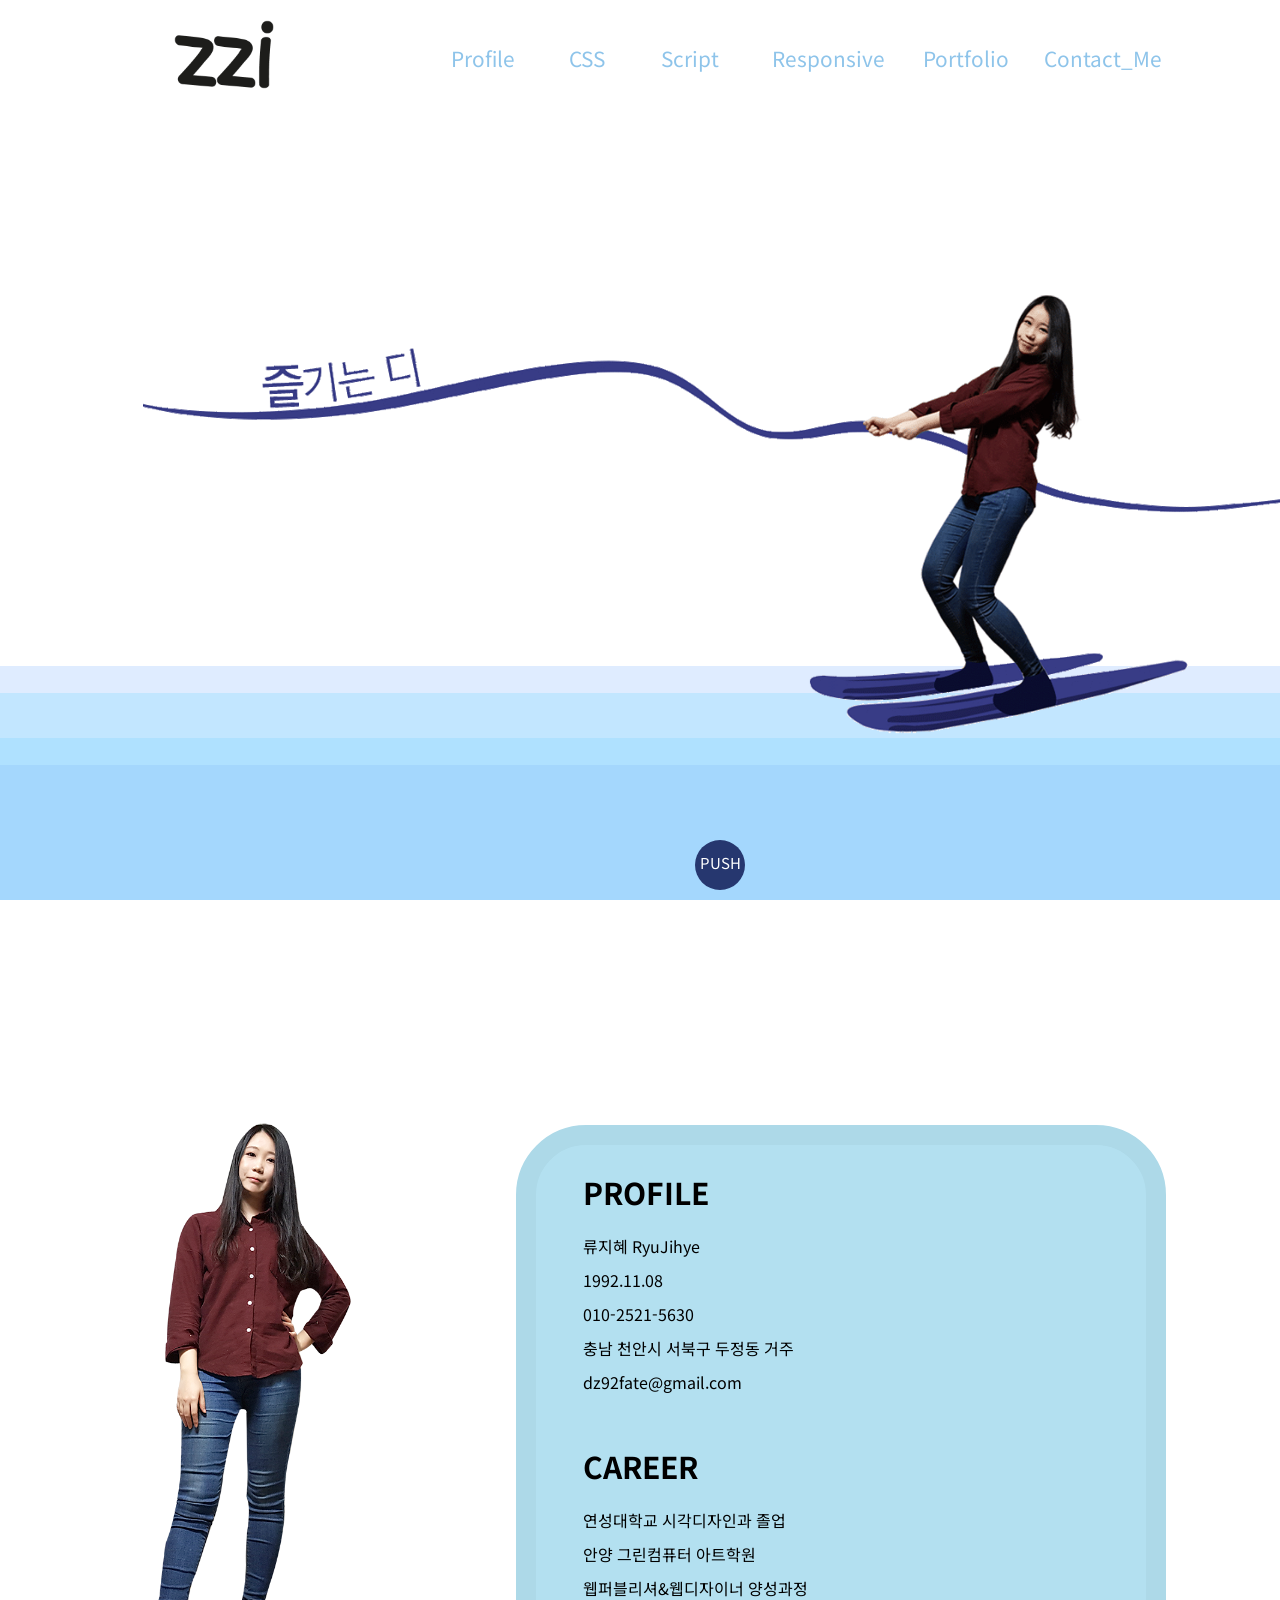
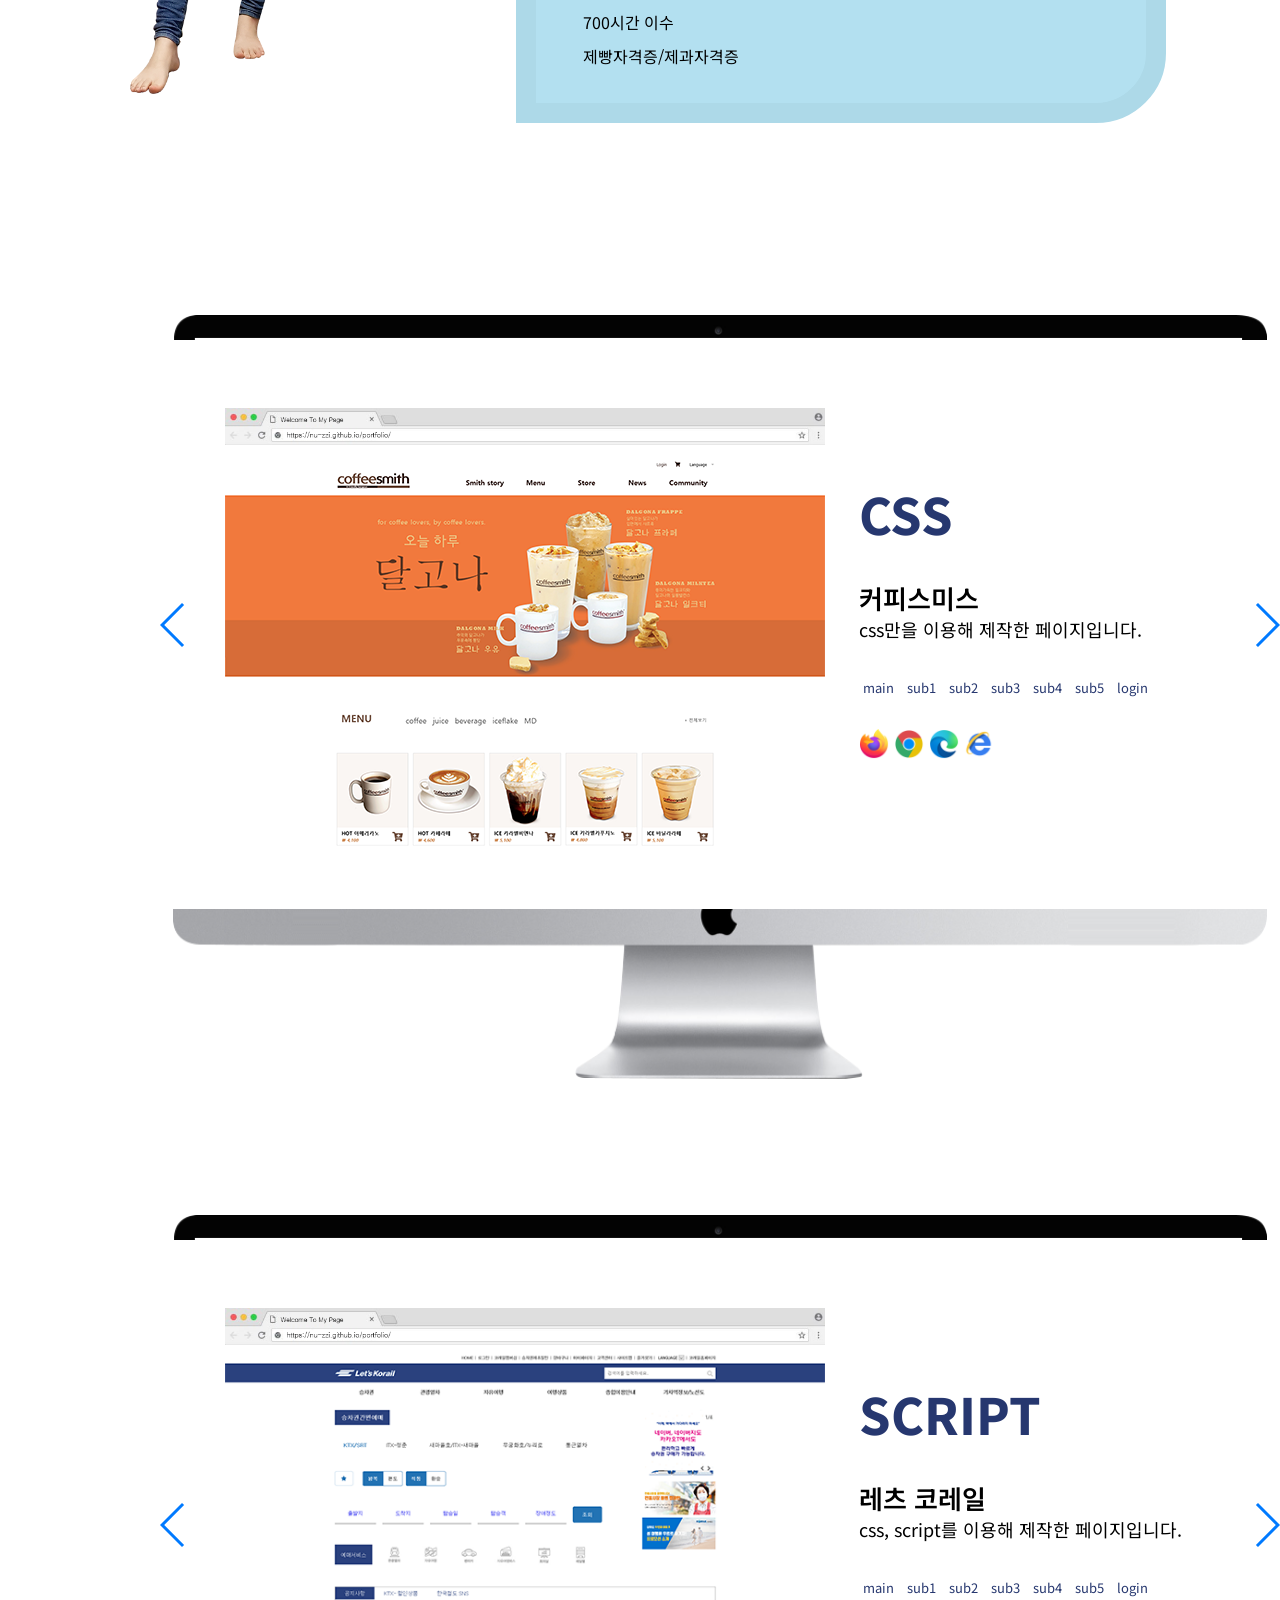
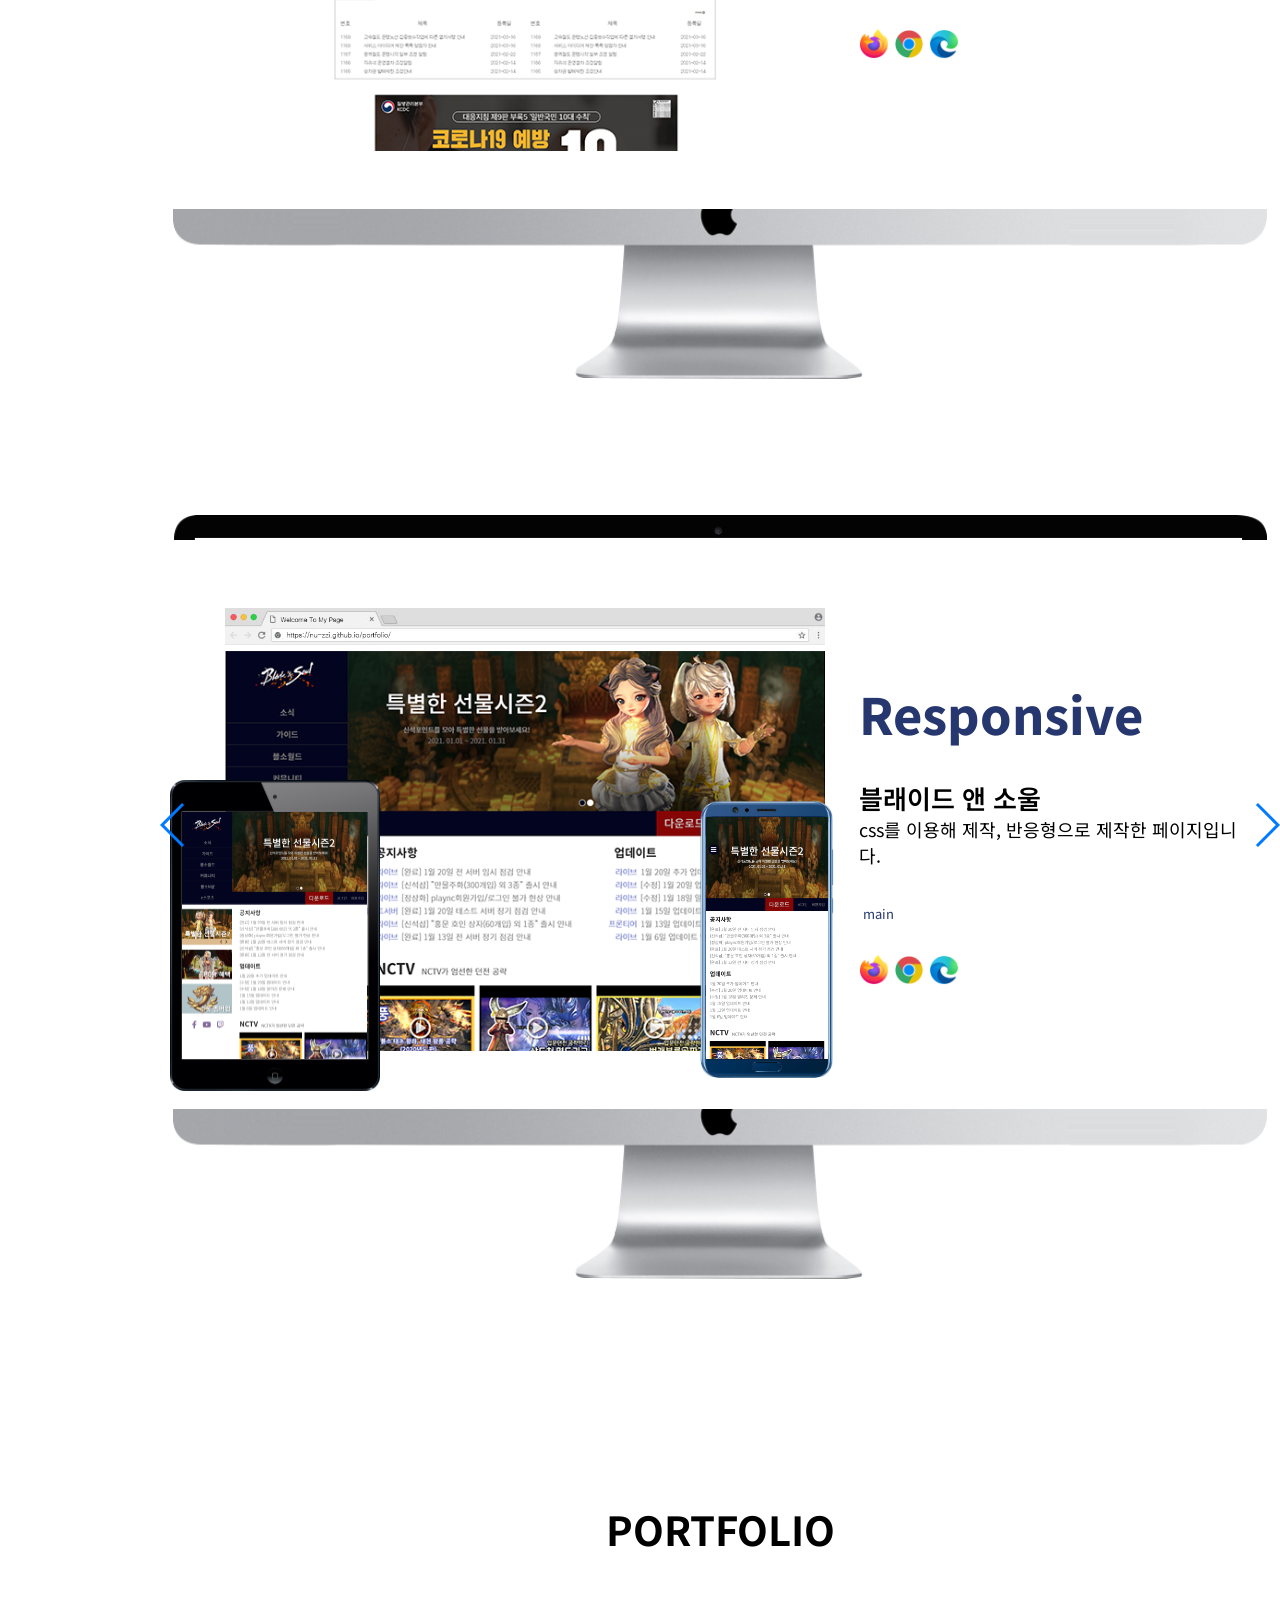
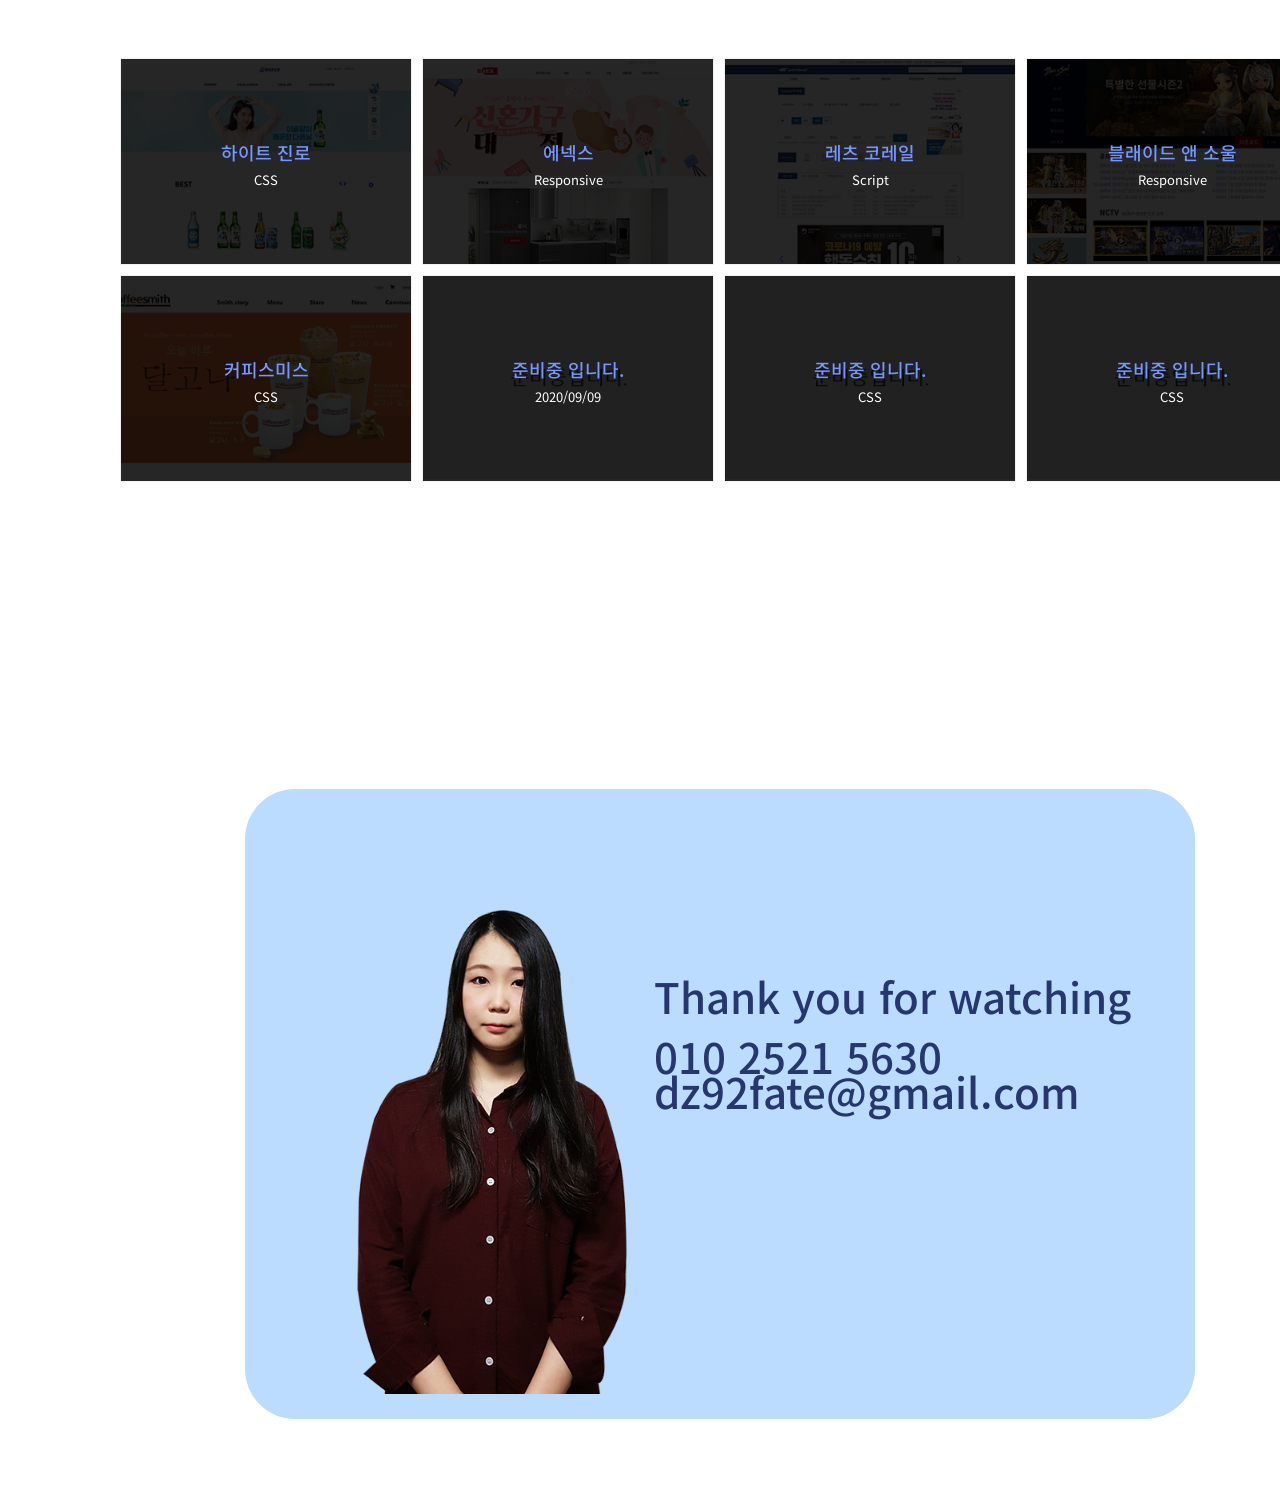
==== index.html @ 643d81fb "엣지, 익스 아이콘 추가" ====
<!doctype html>
<html lang="ko">

<head>
    <meta charset="UTF-8">
    <title>nuzzi's Portfolio</title>
    <link rel="stylesheet" href="css/normalize.css">
    <link rel="stylesheet" href="css/swiper.min.css">
    <link rel="stylesheet" href="css/style.css" />
    <link rel="shortcut icon" href="favicon.ico" />

    <script type="text/javascript" src="js/jquery-1.10.2.min.js"></script>
    <script src="js/jquery-ui-1.10.3.custom.min.js"></script>

    <script type="text/javascript" src="js/jquery.easing.1.3.min.js"></script>
    <script src="js/modernizr.custom.min.js"></script>
    <script src="js/DB_springMove_fn.js"></script>

    <script src="https://cdnjs.cloudflare.com/ajax/libs/gsap/1.18.0/TweenMax.min.js"></script>
    <script src="https://cdnjs.cloudflare.com/ajax/libs/lettering.js/0.7.0/jquery.lettering.min.js"></script>
    <script src="js/swiper.min.js"></script>
    <script type="text/javascript" src="js/jquery.Floater.js"></script>

    <script type="text/javascript" src="js/script.js"></script>

    <style>
        *:focus {
            outline: none;
        }

    </style>
</head>

<body>

    <div id="floatdiv">
        <ul>
            <li class="active"><span id="btn01"></span></li>
            <li><span id="btn02"></span></li>
            <li><span id="btn03"></span></li>
            <li><span id="btn04"></span></li>
            <li><span id="btn05"></span></li>
            <li><span id="btn06"></span></li>
            <li><span id="btn07" onclick="triggerAnimation();"></span></li>
        </ul>
    </div>
    <div id="background_wave">
        <div id="ocean"></div>
    </div>
    <div id="wrap">
        <div id="header">
            <div id="menuWrap" class="cf">
                <h1 class="mLogo">
                    <a href="#main"><img src="img/logo.png" alt="logo"></a>
                </h1>
                <ul id="menu" class="cf">
                    <li><a href="#main"></a></li>
                    <li><a href="#profile">Profile</a></li>
                    <li><a href="#CSS">CSS</a></li>
                    <li><a href="#Script">Script</a></li>
                    <li><a href="#Responsive">Responsive</a></li>
                    <li><a href="#Portfolio">Portfolio</a></li>
                    <li><a href="#Contact_Me" onclick="triggerAnimation();">Contact_Me</a></li>
                </ul>
            </div>
        </div><!-- id="header" -->

        <div id="contents">
            <div id="main" class="mn">
                <div class="main_me">
                    <img src="img/main.gif" alt="프로필사진">
                </div>
                <div id="nextButton">
                    <span class="pulse">PUSH</span>
                </div>
            </div>

            <div id="profile" class="mn">
                <div class="profile_me">
                    <img src="img/profile2.png" alt="프로필사진">
                </div>
                <div class="profile_textBox">
                    <div class="profile_text">
                        <ul class="cf">
                            <li>
                                <span>PROFILE</span>
                                <p>류지혜 RyuJihye</p>
                                <p>1992.11.08</p>
                                <p>010-2521-5630</p>
                                <p>충남 천안시 서북구 두정동 거주</p>
                                <p>dz92fate@gmail.com</p>
                            </li>
                            <li>
                                <span>CAREER</span>
                                <p>연성대학교 시각디자인과 졸업</p>
                                <p>안양 그린컴퓨터 아트학원</p>
                                <p>웹퍼블리셔&웹디자이너 양성과정</p>
                                <p>700시간 이수</p>
                                <p>제빵자격증/제과자격증</p>
                            </li>
                        </ul>
                    </div>
                    <div class="profile_text">

                    </div>
                </div>
                <div class="scene" id="scene-2">
                    <div id="scene-2-content">
                        <div class="charts cf">
                            <div class="chart" id="css_icon">
                                <div class="circle-mask-outer left">
                                    <div class="circle-mask-inner">
                                        <div class="circle-body"></div>
                                    </div>
                                </div>
                                <div class="circle-mask-outer right">
                                    <div class="circle-mask-inner">
                                        <div class="circle-body"></div>
                                    </div>
                                </div>
                                <div class="chart-content">
                                    <img src="img/icon_css.png" alt="css_icon" class="icon" />
                                    <p class="text">
                                        <span class="percent-number">90</span>
                                        <span class="percent-symbol">%</span>
                                    </p>
                                </div>
                            </div><!-- class="chart" id="css_icon" -->

                            <div class="chart" id="js_icon">
                                <div class="circle-mask-outer left">
                                    <div class="circle-mask-inner">
                                        <div class="circle-body"></div>
                                    </div>
                                </div>
                                <div class="circle-mask-outer right">
                                    <div class="circle-mask-inner">
                                        <div class="circle-body"></div>
                                    </div>
                                </div>
                                <div class="chart-content">
                                    <img src="img/icon_js.png" alt="js_icon" class="icon" />
                                    <p class="text">
                                        <span class="percent-number">70</span>
                                        <span class="percent-symbol">%</span>
                                    </p>
                                </div>
                            </div><!-- class="chart" id="js_icon" -->

                            <div class="chart" id="photo_icon">
                                <div class="circle-mask-outer left">
                                    <div class="circle-mask-inner">
                                        <div class="circle-body"></div>
                                    </div>
                                </div>
                                <div class="circle-mask-outer right">
                                    <div class="circle-mask-inner">
                                        <div class="circle-body"></div>
                                    </div>
                                </div>
                                <div class="chart-content">
                                    <img src="img/icon_photoshop.png" alt="photo_icon" class="icon" />
                                    <p class="text">
                                        <span class="percent-number">90</span>
                                        <span class="percent-symbol">%</span>
                                    </p>
                                </div>
                            </div><!-- class="chart" id="photo_icon" -->

                            <div class="chart" id="ill_icon">
                                <div class="circle-mask-outer left">
                                    <div class="circle-mask-inner">
                                        <div class="circle-body"></div>
                                    </div>
                                </div>
                                <div class="circle-mask-outer right">
                                    <div class="circle-mask-inner">
                                        <div class="circle-body"></div>
                                    </div>
                                </div>
                                <div class="chart-content">
                                    <img src="img/icon_illustrator.png" alt="ill_icon" class="icon" />
                                    <p class="text">
                                        <span class="percent-number">85</span>
                                        <span class="percent-symbol">%</span>
                                    </p>
                                </div>
                            </div><!-- class="chart" id="ill_icon" -->
                        </div><!-- class="charts clearfix" -->
                    </div><!-- id="scene-2-content" -->
                </div>
            </div>

            <div id="CSS" class="mn">
                <div class="swiper-container swiper1">
                    <div class="swiper-wrapper">
                        <div class="swiper-slide">
                            <div class="css_wrap cf">
                                <div class="css_L">
                                    <div class="css_imgBox">
                                        <div class="css_monitor">
                                            <a href="../portfolio/project/CSS_1/index.html" target="_blank">
                                                <img src="img/web_page.png" alt="모니터">
                                            </a>
                                        </div>
                                        <div class="css_img">
                                            <a href="../portfolio/project/CSS_1/index.html" target="_blank">
                                                <img src="img/pull_coffeesmith.png" alt="커피스미스">
                                            </a>
                                        </div>
                                    </div>
                                </div>

                                <div class="css_R">
                                    <div class="css_textBox">
                                        <ul class="cf">
                                            <li>
                                                <span>CSS</span>
                                                <p>커피스미스</p>
                                                <p>css만을 이용해 제작한 페이지입니다.</p>
                                            </li>
                                            <li>
                                                <a href="../portfolio/project/CSS_1/index.html" target="_blank">main</a>
                                                <a href="../portfolio/project/CSS_1/sub1.html" target="_blank">sub1</a>
                                                <a href="../portfolio/project/CSS_1/sub2.html" target="_blank">sub2</a>
                                                <a href="../portfolio/project/CSS_1/sub3.html" target="_blank">sub3</a>
                                                <a href="../portfolio/project/CSS_1/sub4.html" target="_blank">sub4</a>
                                                <a href="../portfolio/project/CSS_1/sub5.html" target="_blank">sub5</a>
                                                <a href="#">login</a>
                                            </li>
                                            <li>
                                                <img src="img/icon_firefox.png" alt="파이어폭스">
                                                <img src="img/icon_Chrome.png" alt="크롬">
                                                <img src="img/icon_edge.png" alt="엣지">
                                                <img src="img/icon_explorer.png" alt="익스">
                                            </li>
                                        </ul>
                                    </div>
                                </div>
                            </div>
                        </div>
                        <div class="swiper-slide">
                            <div class="css_wrap cf">
                                <div class="css_L">
                                    <div class="css_imgBox">
                                        <div class="css_monitor">
                                            <a href="../portfolio/project/CSS_2/index.html" target="_blank">
                                                <img src="img/web_page.png" alt="모니터">
                                            </a>
                                        </div>
                                        <div class="css_img">
                                            <a href="../portfolio/project/CSS_2/index.html" target="_blank">
                                                <img src="img/pull_HiteJinro.png" alt="하이트진로">
                                            </a>
                                        </div>
                                    </div>
                                </div>

                                <div class="css_R">
                                    <div class="css_textBox">
                                        <ul class="cf">
                                            <li>
                                                <span>CSS</span>
                                                <p>하이트 진로</p>
                                                <p>css만을 이용해 제작한 페이지입니다.</p>
                                            </li>
                                            <li>
                                                <a href="../portfolio/project/CSS_2/index.html" target="_blank">main</a>
                                                <a href="../portfolio/project/CSS_2/sub1_1.html"
                                                    target="_blank">sub1</a>
                                                <a href="../portfolio/project/CSS_2/sub2_1.html"
                                                    target="_blank">sub2</a>
                                                <a href="../portfolio/project/CSS_2/sub3_1.html"
                                                    target="_blank">sub3</a>
                                                <a href="../portfolio/project/CSS_2/sub4_1.html"
                                                    target="_blank">sub4</a>
                                                <a href="../portfolio/project/CSS_2/login.html"
                                                    target="_blank">login</a>
                                            </li>
                                            <li>
                                                <img src="img/icon_firefox.png" alt="파이어폭스">
                                                <img src="img/icon_Chrome.png" alt="크롬">
                                                <img src="img/icon_edge.png" alt="엣지">
                                            </li>
                                        </ul>
                                    </div>
                                </div>
                            </div>
                        </div>
                        <div class="swiper-slide">
                            <div class="css_wrap cf">
                                <div class="css_L">
                                    <div class="css_imgBox">
                                        <div class="css_monitor">
                                            <a href="#none" target="_blank">
                                                <img src="img/web_page.png" alt="모니터">
                                            </a>
                                        </div>
                                        <div class="css_img">
                                            <a href="#none" target="_blank">
                                                <p>준비중 입니다.</p>
                                            </a>
                                        </div>
                                    </div>
                                </div>

                                <div class="css_R">
                                    <div class="css_textBox">
                                        <ul class="cf">
                                            <li>
                                                <span>CSS</span>
                                                <p>준비중 입니다.</p>
                                            </li>
                                            <li>
                                                <a href="#none">main</a>
                                                <a href="#none">sub1</a>
                                                <a href="#none">sub2</a>
                                                <a href="#none">sub3</a>
                                                <a href="#none">sub4</a>
                                                <a href="#none">sub5</a>
                                                <a href="#none">login</a>
                                            </li>
                                        </ul>
                                    </div>
                                </div>
                            </div>
                        </div>
                    </div>

                    <div class="swiper-pagination swiper-pagination1"></div>

                    <div class="swiper-button-next next1"></div>
                    <div class="swiper-button-prev prev1"></div>

                </div>

            </div>

            <div id="Script" class="mn">
                <div class="swiper-container swiper1">
                    <div class="swiper-wrapper">
                        <div class="swiper-slide">
                            <div class="css_wrap cf">
                                <div class="css_L">
                                    <div class="css_imgBox">
                                        <div class="css_monitor">
                                            <a href="../portfolio/project/JS_1/index.html" target="_blank">
                                                <img src="img/web_page.png" alt="모니터">
                                            </a>
                                        </div>
                                        <div class="css_img">
                                            <a href="../portfolio/project/JS_1/index.html" target="_blank">
                                                <img src="img/pull_Let's Korail.png" alt="렛츠코레일">
                                            </a>
                                        </div>
                                    </div>
                                </div>

                                <div class="css_R">
                                    <div class="css_textBox">
                                        <ul class="cf">
                                            <li>
                                                <span>SCRIPT</span>
                                                <p>레츠 코레일</p>
                                                <p>css, script를 이용해 제작한 페이지입니다.</p>
                                            </li>
                                            <li>
                                                <a href="../portfolio/project/JS_1/index.html" target="_blank">main</a>
                                                <a href="../portfolio/project/JS_1/index.html" target="_blank">sub1</a>
                                                <a href="../portfolio/project/JS_1/index.html" target="_blank">sub2</a>
                                                <a href="../portfolio/project/JS_1/index.html" target="_blank">sub3</a>
                                                <a href="../portfolio/project/JS_1/index.html" target="_blank">sub4</a>
                                                <a href="../portfolio/project/JS_1/index.html" target="_blank">sub5</a>
                                                <a href="../portfolio/project/JS_1/index.html" target="_blank">login</a>
                                            </li>
                                            <li>
                                                <img src="img/icon_firefox.png" alt="파이어폭스">
                                                <img src="img/icon_Chrome.png" alt="크롬">
                                                <img src="img/icon_edge.png" alt="엣지">

                                            </li>
                                        </ul>
                                    </div>
                                </div>
                            </div>
                        </div>
                        <div class="swiper-slide">
                            <div class="css_wrap cf">
                                <div class="css_L">
                                    <div class="css_imgBox">
                                        <div class="css_monitor">
                                            <a href="#none" target="_blank">
                                                <img src="img/web_page.png" alt="모니터">
                                            </a>
                                        </div>
                                        <div class="css_img">
                                            <a href="#none" target="_blank">
                                                <p>준비중 입니다.</p>
                                            </a>
                                        </div>
                                    </div>
                                </div>

                                <div class="css_R">
                                    <div class="css_textBox">
                                        <ul class="cf">
                                            <li>
                                                <span>SCRIPT</span>
                                                <p>준비중 입니다.</p>
                                            </li>
                                            <li>
                                                <a href="#none">main</a>
                                                <a href="#none">sub1</a>
                                                <a href="#none">sub2</a>
                                                <a href="#none">sub3</a>
                                                <a href="#none">sub4</a>
                                                <a href="#none">sub5</a>
                                                <a href="#none">login</a>
                                            </li>
                                        </ul>
                                    </div>
                                </div>
                            </div>
                        </div>
                    </div>

                    <div class="swiper-pagination swiper-pagination1"></div>

                    <div class="swiper-button-next next1"></div>
                    <div class="swiper-button-prev prev1"></div>

                </div>
            </div>

            <div id="Responsive" class="mn">
                <div class="swiper-container swiper1">
                    <div class="swiper-wrapper">
                        <div class="swiper-slide">
                            <div class="css_wrap cf">
                                <div class="css_L">
                                    <div class="css_imgBox">
                                        <div class="css_monitor">
                                            <a href="../portfolio/project/Responsive1/index.html" target="_blank">
                                                <img src="img/web_page.png" alt="모니터">
                                            </a>
                                        </div>
                                        <div class="css_img">
                                            <a href="../portfolio/project/Responsive1/index.html" target="_blank">
                                                <img src="img/pull_Blade Soul.png" alt="블래이드 앤 소울">
                                            </a>
                                        </div>
                                    </div>
                                    <div class="css_imgBox2">
                                        <div class="css_monitor">
                                            <a
                                                href="javascript:void(window.open('../portfolio/project/Responsive1/index.html', '_blank', 'width=768, height=846,top=100, left=100', 'scrollbars=yes', 'resizable=no', 'toolbar=no'))">
                                                <img src="img/web_tablet.png" alt="모니터">
                                            </a>
                                        </div>
                                        <div class="css_img">
                                            <a href="../portfolio/project/Responsive1/index.html" target="_blank">
                                                <img src="img/pull_Blade Soul2.png" alt="블래이드 앤 소울">
                                            </a>
                                        </div>
                                    </div>
                                    <div class="css_imgBox3">
                                        <div class="css_monitor">
                                            <a
                                                href="javascript:void(window.open('../portfolio/project/Responsive1/index.html', '_blank', 'width=768, height=846,top=100, left=100', 'scrollbars=yes', 'resizable=no', 'toolbar=no'))">
                                                <img src="img/web_mobile.png" alt="모니터">
                                            </a>
                                        </div>
                                        <div class="css_img">
                                            <a href="../portfolio/project/Responsive1/index.html" target="_blank">
                                                <img src="img/pull_Blade Soul3.png" alt="블래이드 앤 소울">
                                            </a>
                                        </div>
                                    </div>
                                </div>

                                <div class="css_R">
                                    <div class="css_textBox">
                                        <ul class="cf">
                                            <li>
                                                <span>Responsive</span>
                                                <p>블래이드 앤 소울</p>
                                                <p>css를 이용해 제작, 반응형으로 제작한 페이지입니다.</p>
                                            </li>
                                            <li>
                                                <a href="../portfolio/project/Responsive1/index.html">main</a>
                                            </li>
                                            <li>
                                                <img src="img/icon_firefox.png" alt="파이어폭스">
                                                <img src="img/icon_Chrome.png" alt="크롬">
                                                <img src="img/icon_edge.png" alt="엣지">

                                            </li>
                                        </ul>
                                    </div>
                                </div>
                            </div>
                        </div>
                        <div class="swiper-slide">
                            <div class="css_wrap cf">
                                <div class="css_L">
                                    <div class="css_imgBox">
                                        <div class="css_monitor">
                                            <a href="../portfolio/project/Responsive2/index.html" target="_blank">
                                                <img src="img/web_page.png" alt="모니터">
                                            </a>
                                        </div>
                                        <div class="css_img">
                                            <a href="../portfolio/project/Responsive2/index.html" target="_blank">
                                                <img src="img/pull_enex1.png" alt="에넥스">
                                            </a>
                                        </div>
                                    </div>
                                    <div class="css_imgBox2">
                                        <div class="css_monitor">
                                            <a href="../portfolio/project/Responsive2/index.html" target="_blank">
                                                <img src="img/web_tablet.png" alt="모니터">
                                            </a>
                                        </div>
                                        <div class="css_img">
                                            <a href="../portfolio/project/Responsive2/index.html" target="_blank">
                                                <img src="img/pull_enex2.png" alt="에넥스">
                                            </a>
                                        </div>
                                    </div>
                                    <div class="css_imgBox3">
                                        <div class="css_monitor">
                                            <a href="../portfolio/project/Responsive2/index.html" target="_blank">
                                                <img src="img/web_mobile.png" alt="모니터">
                                            </a>
                                        </div>
                                        <div class="css_img">
                                            <a href="../portfolio/project/Responsive2/index.html" target="_blank">
                                                <img src="img/pull_enex3.png" alt="에넥스">
                                            </a>
                                        </div>
                                    </div>
                                </div>

                                <div class="css_R">
                                    <div class="css_textBox">
                                        <ul class="cf">
                                            <li>
                                                <span>Responsive</span>
                                                <p>에넥스</p>
                                                <p>css, script를 이용해 제작, 반응형으로 제작한 페이지입니다.</p>
                                            </li>
                                            <li>
                                                <a href="../portfolio/project/Responsive2/index.html">main</a>
                                            </li>
                                            <li>
                                                <img src="img/icon_firefox.png" alt="파이어폭스">
                                                <img src="img/icon_Chrome.png" alt="크롬">
                                                <img src="img/icon_edge.png" alt="엣지">
                                            </li>
                                        </ul>
                                    </div>
                                </div>
                            </div>
                        </div>
                        <div class="swiper-slide">
                            <div class="css_wrap cf">
                                <div class="css_L">
                                    <div class="css_imgBox">
                                        <div class="css_monitor">
                                            <a href="#none" target="_blank">
                                                <img src="img/web_page.png" alt="모니터">
                                            </a>
                                        </div>
                                        <div class="css_img">
                                            <a href="#none" target="_blank">
                                                <p>준비중 입니다.</p>
                                            </a>
                                        </div>
                                    </div>
                                </div>

                                <div class="css_R">
                                    <div class="css_textBox">
                                        <ul class="cf">
                                            <li>
                                                <span>Responsive</span>
                                                <p>준비중 입니다.</p>
                                            </li>
                                            <li>
                                                <a href="#none">main</a>
                                                <a href="#none">sub1</a>
                                                <a href="#none">sub2</a>
                                                <a href="#none">sub3</a>
                                                <a href="#none">sub4</a>
                                                <a href="#none">sub5</a>
                                                <a href="#none">login</a>
                                            </li>
                                        </ul>
                                    </div>
                                </div>
                            </div>
                        </div>
                    </div>

                    <div class="swiper-pagination swiper-pagination1"></div>

                    <div class="swiper-button-next next1"></div>
                    <div class="swiper-button-prev prev1"></div>

                </div>
            </div>

            <div id="Portfolio" class="mn">

                <div class="portcont1">
                    <h2>PORTFOLIO</h2>
                    <ul class="cf" data-aos="fade-down">
                        <li id="design1">
                            <div class="design_img">
                                <a href="../portfolio/project/CSS_2/index.html" target="_blank" class="work01"><img src="img/port_1.jpg"
                                        alt="portfolio1"></a>
                            </div>
                            <div class="hover">
                                <a href="../portfolio/project/CSS_2/index.html" target="_blank">
                                    <h4>하이트 진로</h4>
                                    <p>CSS</p>
                                </a>
                            </div>
                        </li>
                        <li id="design2">
                            <div class="design_img">
                                <a href="../portfolio/project/Responsive2/index.html" target="_blank"><img src="img/port_2.png"
                                        alt="portfolio2"></a>
                            </div>
                            <div class="hover">
                                <a href="../portfolio/project/Responsive2/index.html" target="_blank">
                                    <h4>에넥스</h4>
                                    <p>Responsive</p>
                                </a>
                            </div>
                        </li>
                        <li id="design3">
                            <div class="design_img">
                                <a href="../portfolio/project/JS_1/index.html" target="_blank"><img src="img/port_3.png"
                                        alt="portfolio3"></a>
                            </div>
                            <div class="hover">
                                <a href="../portfolio/project/JS_1/index.html" target="_blank">
                                    <h4>레츠 코레일</h4>
                                    <p>Script</p>
                                </a>
                            </div>
                        </li>
                        <li id="design4" class="margin">
                            <div class="design_img">
                                <a href="../portfolio/project/Responsive1/index.html " target="_blank"><img src="img/port_4.png"
                                        alt="portfolio4"></a>
                            </div>
                            <div class="hover">
                                <a href="../portfolio/project/Responsive1/index.html" target="_blank">
                                    <h4>블래이드 앤 소울</h4>
                                    <p>Responsive</p>
                                </a>
                            </div>
                        </li>
                        <li id="design5">
                            <div class="design_img">
                                <a href="../portfolio/project/CSS_1/index.html" target="_blank"><img src="img/port_5.png"
                                        alt="portfolio5"></a>
                            </div>
                            <div class="hover">
                                <a href="../portfolio/project/CSS_1/index.html" target="_blank">
                                    <h4>커피스미스</h4>
                                    <p>CSS</p>
                                </a>
                            </div>
                        </li>
                        <li id="design6">
                            <div class="design_img">
                                <a href="#none"><img src="img/ready.jpg" alt="portfolio6"></a>
                            </div>
                            <div class="hover">
                                <a href="#none">
                                    <h4>준비중 입니다.</h4>
                                    <p>2020/09/09</p>
                                </a>
                            </div>
                        </li>
                        <li id="design7">
                            <div class="design_img">
                                <a href="#none"><img src="img/ready.jpg" alt="portfolio7"></a>
                            </div>
                            <div class="hover">
                                <a href="#none">
                                    <h4>준비중 입니다.</h4>
                                    <p>CSS</p>
                                </a>
                            </div>
                        </li>
                        <li id="design8" class="margin">
                            <div class="design_img">
                                <a href="#none"><img src="img/ready.jpg" alt="portfolio8"></a>
                            </div>
                            <div class="hover">
                                <a href="#none">
                                    <h4>준비중 입니다.</h4>
                                    <p>CSS</p>
                                </a>
                            </div>
                        </li>
                    </ul>
                </div>
                <div id="loadmore" class="hide">
                    <div class="portcont1">
                        <ul class="cf">
                            <li id="design9">
                                <div class="design_img">
                                    <a href="#none" class="work01"><img src="img/ready.jpg" alt="portfolio9"></a>
                                </div>
                                <div class="hover">
                                    <a href="#none">
                                        <h4>준비중 입니다.</h4>
                                        <p>CSS</p>
                                    </a>
                                </div>
                            </li>
                            <li id="design10">
                                <div class="design_img">
                                    <a href="#none"><img src="img/ready.jpg" alt="portfolio10"></a>
                                </div>
                                <div class="hover">
                                    <a href="#none">
                                        <h4>준비중 입니다.</h4>
                                        <p>CSS</p>
                                    </a>
                                </div>
                            </li>
                            <li id="design11">
                                <div class="design_img">
                                    <a href="#none"><img src="img/ready.jpg" alt="portfolio11"></a>
                                </div>
                                <div class="hover">
                                    <a href="#none">
                                        <h4>준비중 입니다.</h4>
                                        <p>CSS</p>
                                    </a>
                                </div>
                            </li>
                            <li id="design12" class="margin">
                                <div class="design_img">
                                    <a href="#none"><img src="img/ready.jpg" alt="portfolio12"></a>
                                </div>
                                <div class="hover">
                                    <a href="#none">
                                        <h4>준비중 입니다.</h4>
                                        <p>CSS</p>
                                    </a>
                                </div>
                            </li>
                            <li id="design13">
                                <div class="design_img">
                                    <a href="#none"><img src="img/ready.jpg" alt="portfolio13"></a>
                                </div>
                                <div class="hover">
                                    <a href="#none">
                                        <h4>준비중 입니다.</h4>
                                        <p>CSS</p>
                                    </a>
                                </div>
                            </li>
                            <li id="design14">
                                <div class="design_img">
                                    <a href="#none"><img src="img/ready.jpg" alt="portfolio14"></a>
                                </div>
                                <div class="hover">
                                    <a href="#none">
                                        <h4>준비중 입니다.</h4>
                                        <p>CSS</p>
                                    </a>
                                </div>
                            </li>
                            <li id="design15">
                                <div class="design_img">
                                    <a href="#none"><img src="img/ready.jpg" alt="portfolio15"></a>
                                </div>
                                <div class="hover">
                                    <a href="#none">
                                        <h4>준비중 입니다.</h4>
                                        <p>CSS</p>
                                    </a>
                                </div>
                            </li>
                            <li id="design16" class="margin">
                                <div class="design_img">
                                    <a href="#none"><img src="img/ready.jpg" alt="portfolio16"></a>
                                </div>
                                <div class="hover">
                                    <a href="#none">
                                        <h4>준비중 입니다.</h4>
                                        <p>CSS</p>
                                    </a>
                                </div>
                            </li>
                        </ul>
                    </div>
                </div>
                <!-- <button type="button" class="loadmore">LOAD MOER</button>
                <button type="button" class="close">CLOSE</button> -->
            </div>

            <div id="Contact_Me" class="mn">
                <div class="contact_wrap">
                    <div class="contact_me">
                        <img src="img/profile3.png" alt="프로필사진">
                    </div>
                    <div class="conBox">
                        <div class="titleBox cf">
                            <span class="title">Thank you for watching</span>
                            <span class="title">010 2521 5630</span>
                            <span class="title">dz92fate@gmail.com</span>
                        </div>
                        <div class="button restart-btn">restart</div>
                    </div>
                </div>
            </div>
        </div>
    </div><!-- id="wrap" -->

    <script>
        /* bookmark */

        $('#bookmark').on('click', function (e) {
            var bookmarkURL = window.location.href;
            var bookmarkTitle = document.title;
            var triggerDefault = false;
            if (window.sidebar && window.sidebar.addPanel) {
                // Firefox version < 23
                window.sidebar.addPanel(bookmarkTitle, bookmarkURL, '');
            } else if ((window.sidebar && (navigator.userAgent.toLowerCase().indexOf('firefox') > -1)) || (
                    window.opera && window.print)) {
                // Firefox version >= 23 and Opera Hotlist
                var $this = $(this);
                $this.attr('href', bookmarkURL);
                $this.attr('title', bookmarkTitle);
                $this.attr('rel', 'sidebar');
                $this.off(e);
                triggerDefault = true;
            } else if (window.external && ('AddFavorite' in window.external)) {
                // IE bookmark
                window.external.AddFavorite(bookmarkURL, bookmarkTitle);
            } else {
                // WebKit - Safari/Chrome
                alert((navigator.userAgent.toLowerCase().indexOf('mac') != -1 ? 'Cmd' : 'Ctrl') +
                    '+D 키를 눌러 즐겨찾기에 등록하실 수 있습니다.');
            }
            return triggerDefault;
        });
    </script>


</body>

</html>
---- css/style.css ----
@charset "utf-8";
@import url('https://fonts.googleapis.com/css2?family=Noto+Sans+KR:wght@300;400;500;700;900&display=swap');

* {
	margin: 0;
	padding: 0;
	border: 0;
	font-family: 'Noto Sans KR', sans-serif;
}

body {
	overflow-x: hidden;
	overflow-y: scroll;
	min-width: 1440px;
	margin: 0 auto !important;
}

img {
	border: 0;
	vertical-align: middle;
}

ul {
	list-style: none;
	margin: 0;
	padding: 0;
	border: 0;
	outline: none;
}

a:active,
a:focus,
input {
	outline: 0;
	outline-style: none;
	outline-width: 0;
}

.cf:after {
	content: "";
	display: block;
	clear: both;
}

a {
	text-decoration: none;
}

#wrap {
	position: relative;
	margin: 0 auto;
	width: 1200px;
	min-width: 1000px;
	z-index: 5;
}

#header {
	width: 1200px;
	height: 70px;
	position: fixed;
	top: 35px;
	z-index: 1000;
}

#menuWrap {
	width: 1200px;
	height: 50px;
	position: relative;
	top: 0;
	margin: 0 auto;
}

#menuWrap .fay {
	position: absolute;
	top: 15px;
	right: 20px;
	display: block;
	padding: 0 4px;
	font-weight: bold;
	background: #fff;
	color: #26376f;
	border-radius: 2px;
}

#menuWrap h1 {
	width: 100px;
	padding-left: 50px;
	margin-top: -15px;
	float: left;
}

#menuWrap .mLogo a {
	padding: 5px 4px;
	opacity: 1;
}

#menuWrap .mLogo a img {
	width: 100%;
}

#menu {
	width: 850px;
	margin-left: 12%;
	float: left;
}

#menu li:first-of-type {
	display: none;
}

#menu li {
	float: left;
	width: calc(100% / 6 - 4px);
}

#menu li:nth-of-type(3) {
	width: 70px;
}

#menu li a {
	display: block;
	padding: 2px 4px;
	line-height: 42px;
	font-size: 1.3em;
	font-weight: 400;
	text-align: center;
	color: #8ec4ea;
	opacity: 1;
}

#menu li a:hover {
	color: #26376f;
	font-weight: 600;
}

#menu li.on a {
	color: #26376f;
	font-weight: 600;
}

#contents>div.mn {
	width: 1200px;
	height: calc(100vh);
	min-height: 650px;
	position: relative;
	box-sizing: border-box;
	/* padding-top: 105px; */
}

#main {
	padding-bottom: 20px;
}

/* 메인배너 */

#main .main_me {
	position: absolute;
	z-index: 1;
	width: 100%;
	height: 100%;
	/* 	height: calc(100% - 50px); */
	text-align: center;

}

#main .main_me img {
	width: 100%;
	height: 100%;
	object-fit: contain;
}

#main #nextButton {
	width: 100%;
	position: absolute;
	bottom: 10px;
	font-size: 0;
	text-align: center;
	z-index: 999;
}

#main .pulse {
	display: inline-block;
	width: 50px;
	height: 50px;
	text-align: center;
	line-height: 46px;
	font-size: 15px;
	color: #fff;
	background: rgb(38, 55, 111);
	border-radius: 50%;
	box-shadow: 0 0 0 0 rgba(38, 55, 111, .5);
	-webkit-animation: pulse 1.5s infinite;
	animation: pulse 1.5s infinite;
	cursor: pointer;
	z-index: 9999;
}

#main .pulse:hover {
	-webkit-animation: none;
	animation: none;
}

@keyframes pulse {
	0% {
		transform: scale(0.9);
	}

	70% {
		transform: scale(1);
		box-shadow: 0 0 0 20px rgba(38, 55, 111, 0);
	}

	100% {
		transform: scale(0.9);
		box-shadow: 0 0 0 0 rgba(38, 55, 111, 0);
	}
}



/* #profile {
	width: 1200px;
	height: 1000px;
	position: relative;
} */

.profile_me {
	padding-top: 150px;
	box-sizing: border-box;
	position: absolute;
	left: 0%;
	top: 50px;
	height: 100%;
}

.profile_me img {
	width: 100%;
	height: 80%;
	object-fit: contain;
}

.profile_textBox {
	position: absolute;
	top: 25%;
	left: 33%;
	width: 600px;
	background: #b3e0f0;
	border: 20px solid #add9e8;
	border-radius: 70px 70px 70px 0;
	padding: 5px;
}

.profile_text li {
	float: left;
	margin: 20px 42px;
}

.profile_text li span {
	font-size: 30px;
	font-weight: 700;
	margin-bottom: 20px;
	display: block;
}

.profile_text li p {
	font-size: 16px;
	padding-bottom: 10px;
}

/* 프로필 차트 */

.scene {
	height: 100%;
	overflow: hidden;
	width: 100%;
	position: relative;
}

#scene-2-content {
	position: absolute;
	width: 800px;
	min-width: 600px;
	height: 140px;
	top: calc(30% + 340px);
	right: -1200px;
}

.charts {
	position: relative;
	margin: 0 auto;
	width: 800px;
	height: 100%;
	overflow: hidden;
	text-align: center;
}

.chart {
	float: left;
	position: relative;
	width: 140px;
	margin-right: 30px;
	height: 100%;
	display: block;
}

.circle-mask-outer,
.circle-mask-inner {
	overflow: hidden;
	position: absolute;
	width: 70px;
	height: 140px;
}

.circle-mask-outer.left {
	left: 0;
}

.circle-mask-outer.right {
	right: 0;
}

.circle-mask-outer.left .circle-mask-inner {
	left: 100%;
	-o-transform-origin: 0 50%;
	-ms-transform-origin: 0 50%;
	-moz-transform-origin: 0 50%;
	-webkit-transform-origin: 0 50%;
	transform-origin: 0 50%;
}

.circle-mask-outer.right .circle-mask-inner {
	right: 100%;
	-o-transform-origin: 100% 50%;
	-ms-transform-origin: 100% 50%;
	-moz-transform-origin: 100% 50%;
	-webkit-transform-origin: 100% 50%;
	transform-origin: 100% 50%;
}

.circle-body {
	border-radius: 50%;
	position: absolute;
	width: 140px;
	height: 140px;
}

.circle-mask-outer.left .circle-body {
	right: 0;
}

.circle-mask-outer.right .circle-body {
	left: 0;
}

#css_icon .circle-body {
	background-color: #bfefff;
}

#js_icon .circle-body {
	background-color: #bbdbff;
}

#photo_icon .circle-body {
	background-color: #8ec4ea;
}

#ill_icon .circle-body {
	background-color: #518ed2;
}

.chart-content {
	position: absolute;
	left: 15px;
	top: 15px;
	width: 110px;
	height: 110px;
	background-color: #ffffff;
	border-radius: 50%;
	text-align: center;
	-webkit-box-shadow: 0 0 20px rgba(0, 0, 0, .5);
	box-shadow: 0 0 20px rgba(0, 0, 0, .5);
}

.chart-content img {
	width: 35px;
	object-fit: contain;
	padding-top: 15px;
}

.chart-content .text {
	left: 6px;
	line-height: 1;
	position: relative;
	top: 7px;
}

.chart-content .percent-number {
	font-size: 30px;
	font-weight: 800;
	color: #26376f;
}

.chart-content .percent-symbol {
	font-size: 17px;
}

.no-borderradius .circle-mask-outer,
.no-csstransforms .circle-mask-outer {
	display: none;
}

.no-borderradius .chart-content,
.no-csstransforms .chart-content {
	top: 0;
	left: 0;
	width: 240px;
	height: 180px;
	padding-top: 60px;
	background: url(../img/chart-bg.png) no-repeat 0 0;
}

.no-borderradius #icon_js .chart-content,
.no-csstransforms #icon_js .chart-content {
	background-position: -240px 0;
}

.no-borderradius #photo_icon .chart-content,
.no-csstransforms #photo_icon .chart-content {
	background-position: -480px 0;
}

.no-borderradius #ill_icon .chart-content,
.no-csstransforms #ill_icon .chart-content {
	background-position: -720px 0;
}


#CSS,
#Script,
#Responsive {
	background: url(../img/web_mac2.png) no-repeat center center;
	background-size: auto calc(100% - 135px);
	background-position-y: 115px;
}

.css_wrap {
	width: 100%;
	height: 100%;
}

.css_L {
	width: 60%;
	height: 100%;
	float: left;
	position: relative;
}

.css_imgBox {
	position: relative;
	width: 600px;
	height: 450px;
	top: 12%;
	left: 11%;
}

.css_L .css_monitor {
	width: 100%;
	position: absolute;
	top: 0%;
	left: 0;
}

.css_L .css_monitor a {
	width: 100%;
}

.css_L .css_monitor img {
	width: 100%;
	object-fit: cover;
}

.css_L .css_img {
	position: absolute;
	top: 9.5%;
	width: 600px;
	height: 400px;
	overflow: hidden;
}

.css_L .css_img a {
	width: 100%;
	height: 100%;
	display: block;
}

.css_L .css_img img {
	position: absolute;
	top: 0;
	left: 0;
	width: 100%;
}

.css_L .css_img p {
	font-size: 38px;
	color: #26376f;
	background: #999;
	padding: 150px 50px;
}

.css_imgBox2 {
	position: absolute;
	width: 210px;
	top: 240px;
	left: 20px;
}

.css_imgBox2 .css_monitor {
	width: 100%;
	height: 100%;
	position: absolute;
	top: 0%;
	left: 0;
}

.css_imgBox2 .css_monitor img {
	width: 100%;
	object-fit: cover;
}

.css_imgBox2 .css_img {
	position: absolute;
	top: 32px;
	left: 12px;
	width: 185px;
	height: 247px;
	overflow: hidden;
}

.css_imgBox2 .css_img a {
	width: 100%;
	height: 100%;
	display: block;
}

.css_imgBox2 .css_img img {
	position: absolute;
	top: 0;
	left: 0;
	width: 100%;
}

.css_imgBox3 {
	position: absolute;
	width: 140px;
	height: 360px;
	top: 250px;
	right: 40px;
}

.css_imgBox3 .css_monitor {
	width: 100%;
	position: absolute;
	top: 0%;
	left: 30%;
}

.css_imgBox3 .css_monitor img {
	width: 100%;
	object-fit: cover;
}

.css_imgBox3 .css_img {
	position: absolute;
	top: 27px;
	left: 52px;
	width: 122px;
	height: 242px;
	overflow: hidden;
}

.css_imgBox3 .css_img a {
	width: 100%;
	height: 100%;
	display: block;
}

.css_imgBox3 .css_img img {
	position: absolute;
	top: 0;
	left: 0;
	width: 100%;
}

.css_R {
	width: 40%;
	height: 100%;
	float: right;
}

.css_R .css_textBox {
	margin-top: 30%;
	padding-left: 25px;
	padding-right: 40px;
}

.css_R .css_textBox li {
	margin-bottom: 30px;
	text-align: left;
}

.css_R .css_textBox span {
	font-size: 50px;
	font-weight: 800;
	color: #26376f;
	display: block;
	margin-bottom: 30px;
	width: 10%;
}

.css_R .css_textBox p:first-of-type {
	font-size: 26px;
	font-weight: 600;
}

.css_R .css_textBox p:last-of-type {
	font-size: 18px;
}

.css_R .css_textBox li a {
	color: #26376f;
	background-position: 0 -0.1em;
	background-image: linear-gradient(to right, #a3e1f9 0, #b9c6f3 100%);
	padding: 2px 4px;
	border-radius: 4px;
	font-size: 13px;
	background-size: 0 100%;
	background-repeat: no-repeat;
	transition: background 0.5s;
}

.css_R .css_textBox li a:hover {
	background-size: 100% 100%;
}

.css_R .css_textBox li img {
	width: 30px;
	object-fit: cover;
}

.swiper-container {
	width: 95%;
	height: 569px;
}

.swiper-slide {
	text-align: center;
	font-size: 18px;
	background: #fff;

	/* Center slide text vertically */
	display: -webkit-box;
	display: -ms-flexbox;
	display: -webkit-flex;
	/* 내용을 중앙정렬 하기위해 flex 사용 */
	display: flex;
	-webkit-box-pack: center;
	-ms-flex-pack: center;
	-webkit-justify-content: center;
	/* 좌우 기준 중앙정렬 */
	justify-content: center;
	-webkit-box-align: center;
	-ms-flex-align: center;
	-webkit-align-items: center;
	/* 위아래 기준 중앙정렬 */
	align-items: center;
}

#Portfolio .portcont1 {
	padding-top: 200px;
}

#Portfolio .portcont1 h2 {
	font-size: 40px;
	text-align: center;
}

#Portfolio .portcont1 ul {
	margin-top: 90px;
}

#Portfolio .portcont1 ul li {
	width: calc(100% / 4 - 10px);
	height: 205px;
	margin-top: 10px;
	margin-right: 10px;
	float: left;
	overflow: hidden;
	position: relative;
	border: 1px solid #f0f0f0;
	cursor: pointer;
}

#Portfolio .portcont1 ul li.margin {
	margin-right: 0px;
}

#Portfolio .portcont1 ul li a {
	display: block;
	width: 100%;
	height: 100%;
	cursor: pointer;
}

#Portfolio .portcont1 ul li a img {
	width: 100%;
}

#Portfolio .portcont1 ul li .hover {
	position: absolute;
	bottom: 0;
	left: 0;
	width: 100%;
	height: 100%;
	background: rgba(0, 0, 0, 0.85);
	z-index: 100;
}


#Portfolio .portcont1 ul li .hover a {
	display: block;
	width: 100%;
	height: 100%;
}

#Portfolio .portcont1 ul li .hover a h4 {
	text-align: center;
	font-size: 18px;
	color: #7396ff;
	font-weight: 500;
	margin-bottom: 5px;
	padding-top: 80px;
}

#Portfolio .portcont1 ul li .hover a p {
	text-align: center;
	font-size: 13px;
	color: #ffffff;
	font-weight: 400;
}

.hide {
	display: none;
}

#Contact_Me .contact_wrap {
	width: 950px;
	height: 630px;
	background: #bbdbff;
	border-radius: 50px;
	margin: 0 auto;
	position: relative;
	top: 21%;
}

.contact_me {
	width: 400px;
	left: 5%;
	bottom: 4%;
	position: absolute;
}

.contact_me img {
	width: 100%;
	object-fit: cover;
}


/* 통통튀는 텍스트 */
.conBox {
	top: 30%;
	left: 43%;
	display: block;
	position: absolute;
	width: 600px;
}

.titleBox {
	color: #fff;
	font-size: 42px;
	line-height: 35px;
	width: 555px;

}

.titleBox span {
	display: block;
	float: left;
	min-width: 10px;
	min-height: 10px;
	position: relative;
	color: #26376f;
	font-weight: 500;
}

.titleBox span:first-of-type {
	margin-bottom: 25px;
}


.button {
	float: left;
	position: relative;
	bottom: -65px;
	left: 20%;
	color: #7396ff;
	text-transform: uppercase;
	opacity: 0;
	visibility: hidden;
	cursor: pointer;
	font-size: 20px;
	background: #b9c6f3;
	padding: 7px 13px;
	border-radius: 10px;
}

.button:hover {
	background: #94a9f7;
	color: #e0e7ff;
}

/* 버튼 */
#floatdiv {
	position: absolute;
	left: 0;
	top: 250px;
	margin-left: 30px;
	z-index: 9999;
}

#floatdiv ul li span {
	margin: 0 0 5px 0;
	cursor: pointer;
}

#floatdiv ul li #btn01 {
	display: block;
	width: 40px;
	height: 40px;
	background: url(../img/button.png) no-repeat;
}

#floatdiv ul li #btn02 {
	display: block;
	width: 40px;
	height: 40px;
	background: url(../img/button.png) no-repeat;
}

#floatdiv ul li #btn03 {
	display: block;
	width: 40px;
	height: 40px;
	background: url(../img/button.png) no-repeat;
}

#floatdiv ul li #btn04 {
	display: block;
	width: 40px;
	height: 40px;
	background: url(../img/button.png) no-repeat;
}

#floatdiv ul li #btn05 {
	display: block;
	width: 40px;
	height: 40px;
	background: url(../img/button.png) no-repeat;
}

#floatdiv ul li #btn06 {
	display: block;
	width: 40px;
	height: 40px;
	background: url(../img/button.png) no-repeat;
}

#floatdiv ul li #btn07 {
	display: block;
	width: 40px;
	height: 40px;
	background: url(../img/button.png) no-repeat;
}


#floatdiv ul li:hover #btn01 {
	background: url(../img/button_on.png) no-repeat;
}

#floatdiv ul li:hover #btn02 {
	background: url(../img/button_on.png) no-repeat;
}

#floatdiv ul li:hover #btn03 {
	background: url(../img/button_on.png) no-repeat;
}

#floatdiv ul li:hover #btn04 {
	background: url(../img/button_on.png) no-repeat;
}

#floatdiv ul li:hover #btn05 {
	background: url(../img/button_on.png) no-repeat;
}

#floatdiv ul li:hover #btn06 {
	background: url(../img/button_on.png) no-repeat;
}

#floatdiv ul li:hover #btn07 {
	background: url(../img/button_on.png) no-repeat;
}


#floatdiv ul li.active #btn01 {
	background: url(../img/button_on.png) no-repeat;
}

#floatdiv ul li.active #btn02 {
	background: url(../img/button_on.png) no-repeat;
}

#floatdiv ul li.active #btn03 {
	background: url(../img/button_on.png) no-repeat;
}

#floatdiv ul li.active #btn04 {
	background: url(../img/button_on.png) no-repeat;
}

#floatdiv ul li.active #btn05 {
	background: url(../img/button_on.png) no-repeat;
}

#floatdiv ul li.active #btn06 {
	background: url(../img/button_on.png) no-repeat;
}

#floatdiv ul li.active #btn07 {
	background: url(../img/button_on.png) no-repeat;
}

/* 물결배경 */

/*color, position, internal time*/
#background_wave {
	width: 100%;
	min-width: 1200px;
	height: 100%;
	z-index: 1;
	margin: 0 auto;
}

#ocean {
	z-index: 100;
}

.wave {
	position: absolute;
	bottom: 0;
	background: #dfecff;
	display: inline-block;
	height: 26%;
	width: 10px;
	position: absolute;
	z-index: 5 !important;
	animation-name: dostuff;
	animation-duration: 2s;
	animation-iteration-count: infinite;
	transition-timing-function: ease-in-out;
}

.wave_middle {
	position: absolute;
	bottom: 0;
	background: #b5e4ffb0;
	display: inline-block;
	height: 23%;
	width: 10px;
	position: absolute;
	z-index: 5 !important;
	animation-name: dostuff_mid;
	animation-duration: 2.02s;
	animation-iteration-count: infinite;
	transition-timing-function: ease-in-out;
}

.wave_bottom {
	position: absolute;
	bottom: 0;
	background: #afe1ff;
	display: inline-block;
	height: 18%;
	width: 10px;
	position: absolute;
	z-index: 5 !important;
	animation-name: dostuff_bot;
	animation-duration: 2.04s;
	animation-iteration-count: infinite;
	transition-timing-function: ease-in-out;
}

.wave_light {
	position: absolute;
	bottom: 0;
	background: #90c3f959;
	display: inline-block;
	height: 15%;
	width: 10px;
	position: absolute;
	z-index: 5 !important;
	animation-name: dostuff_light;
	animation-duration: 2.06s;
	animation-iteration-count: infinite;
	transition-timing-function: ease-in-out;
}

/* amplitude animation*/
@keyframes dostuff {
	0% {
		height: 26%;
	}

	50% {
		height: 31%;
	}

	100% {
		height: 26%;
	}
}

@keyframes dostuff_mid {
	0% {
		height: 23%;
	}

	50% {
		height: 27%;
	}

	100% {
		height: 23%;
	}
}

@keyframes dostuff_bot {
	0% {
		height: 18%;
	}

	50% {
		height: 23%;
	}

	100% {
		height: 18%;
	}
}

@keyframes dostuff_light {
	0% {
		height: 15%;
	}

	50% {
		height: 19%;
	}

	100% {
		height: 15%;
	}
}
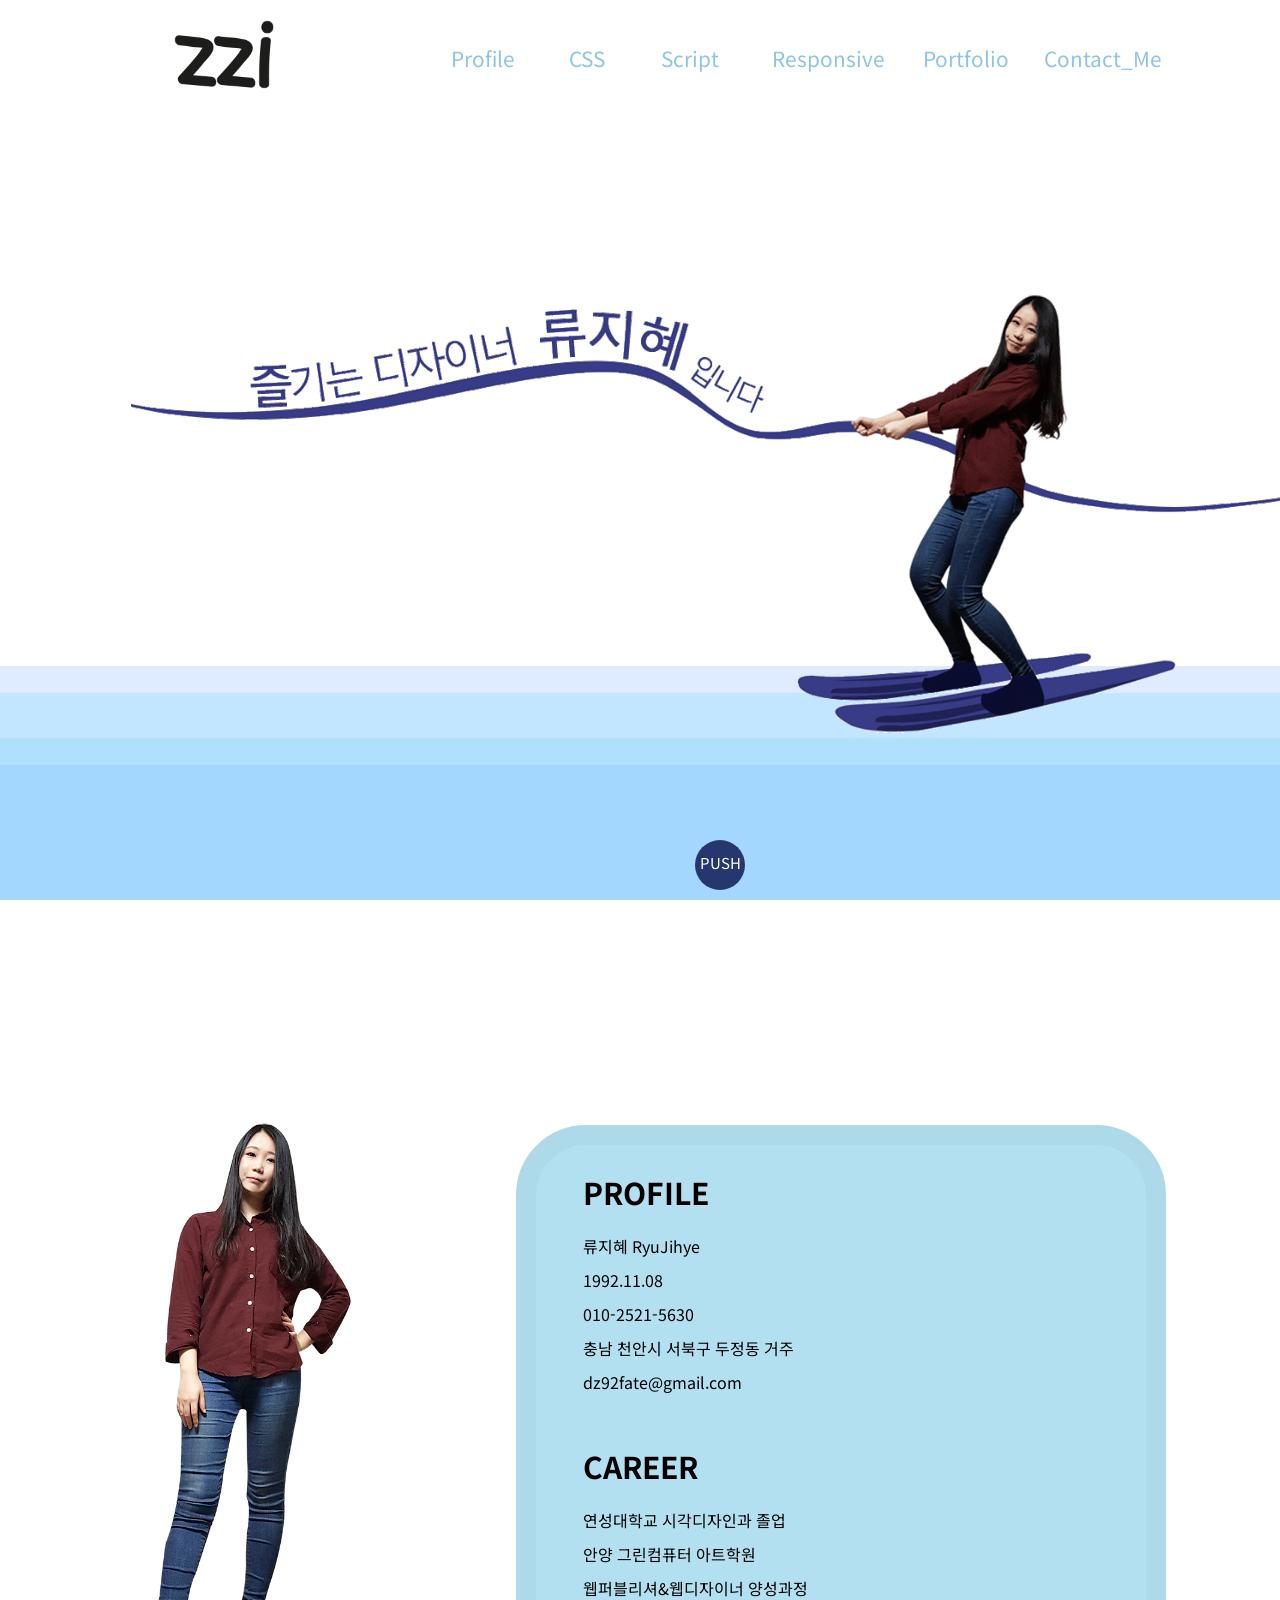
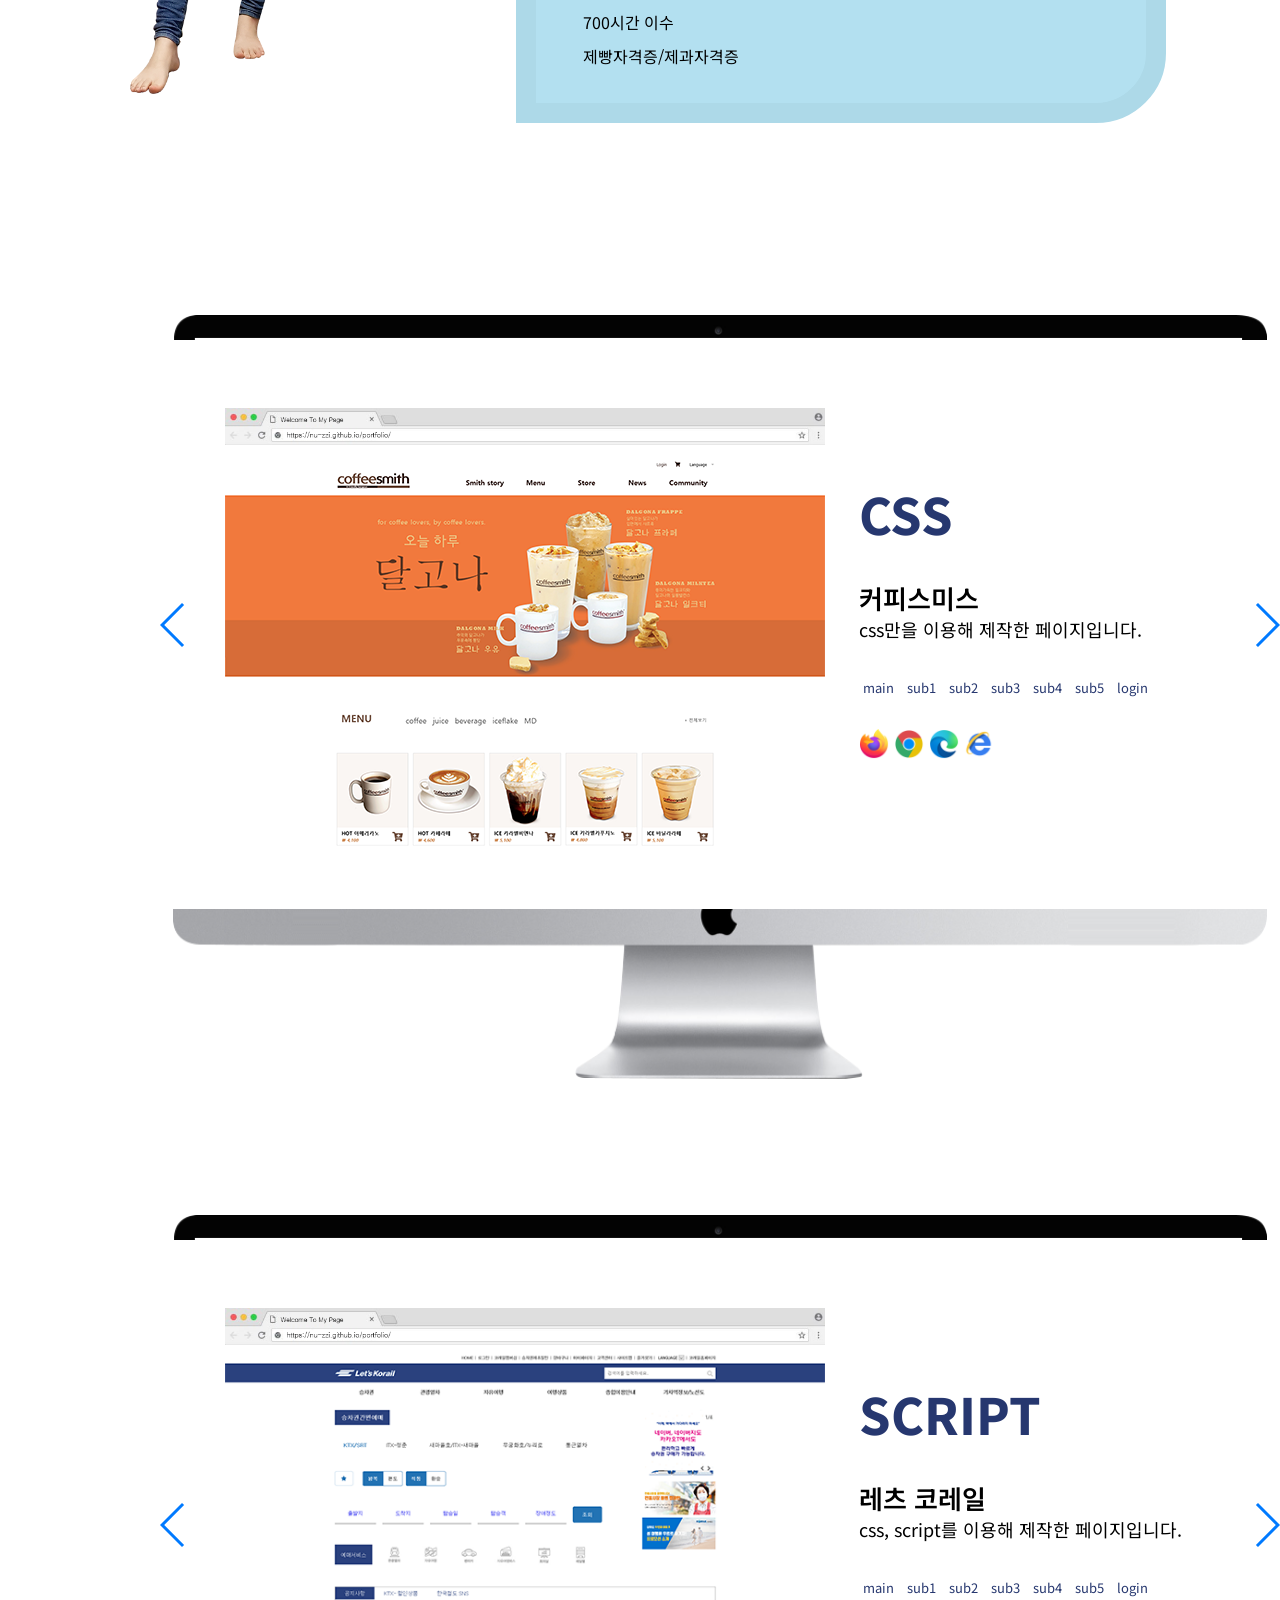
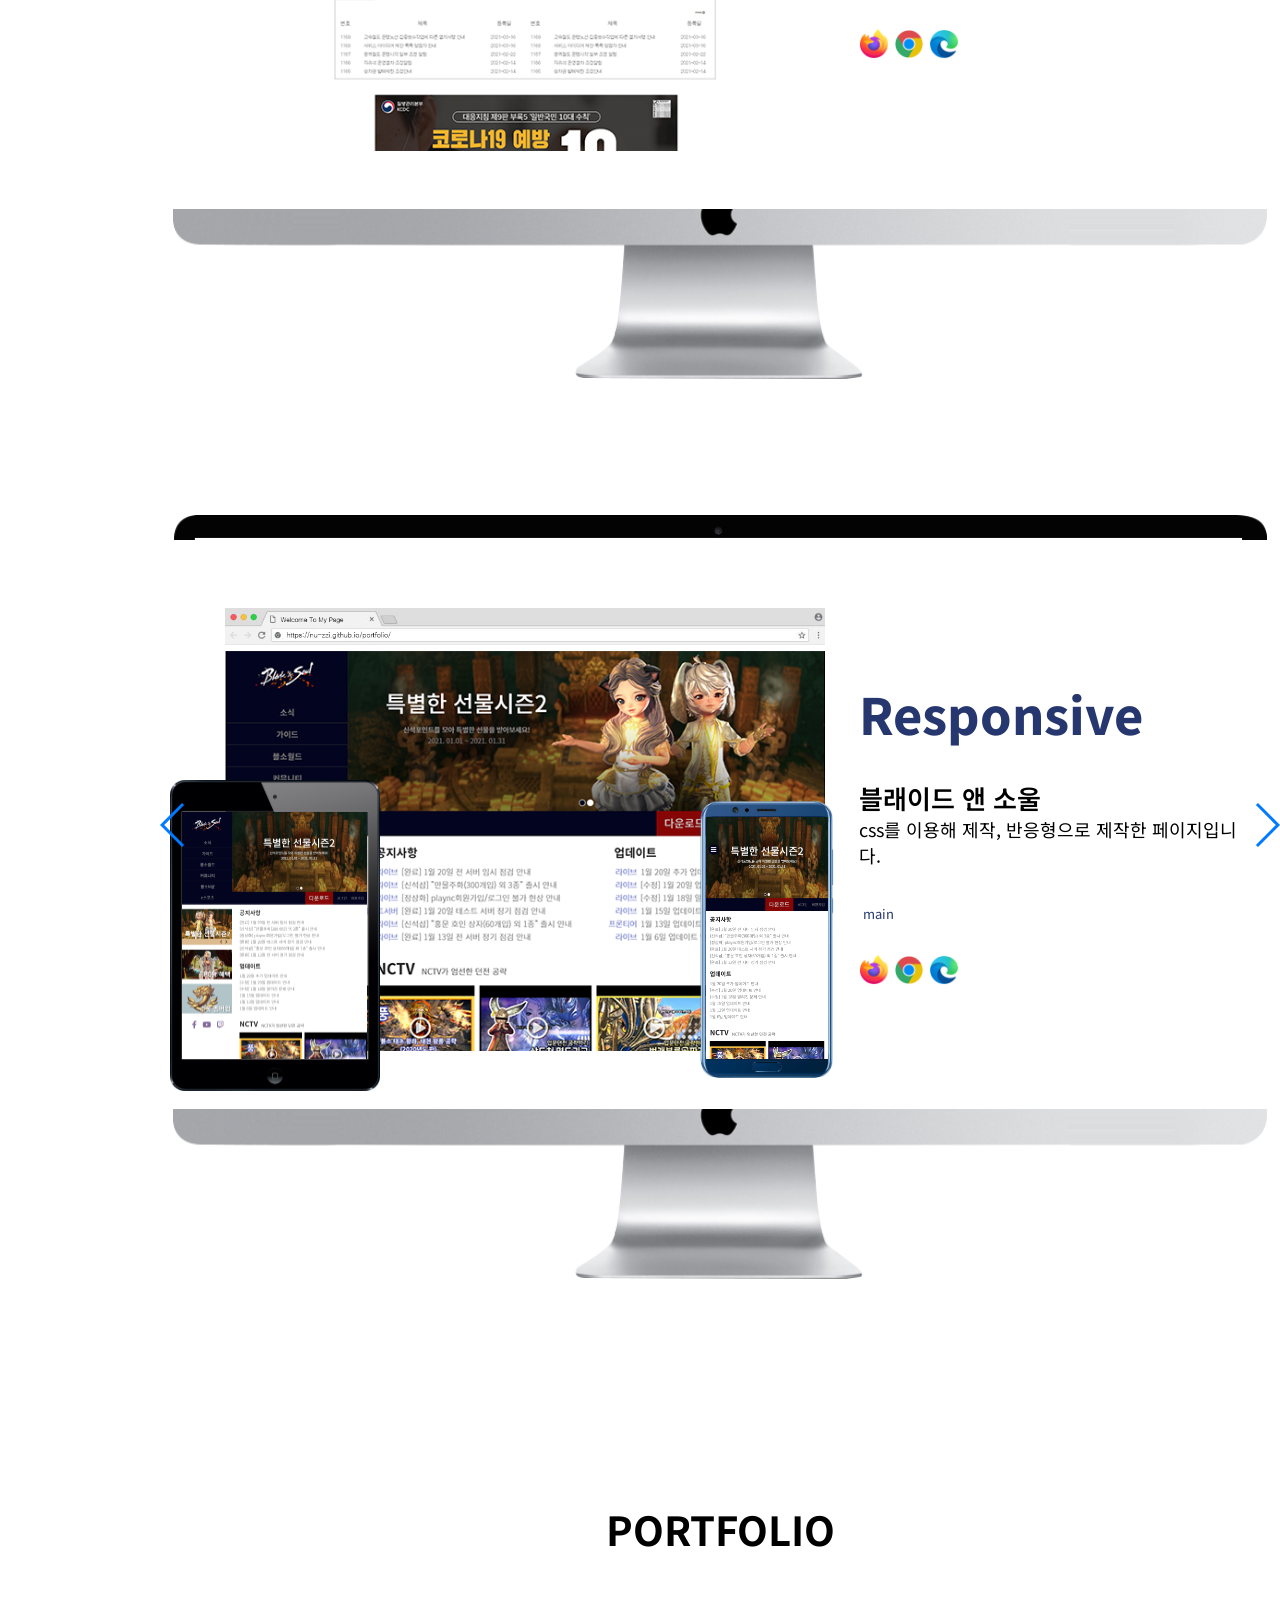
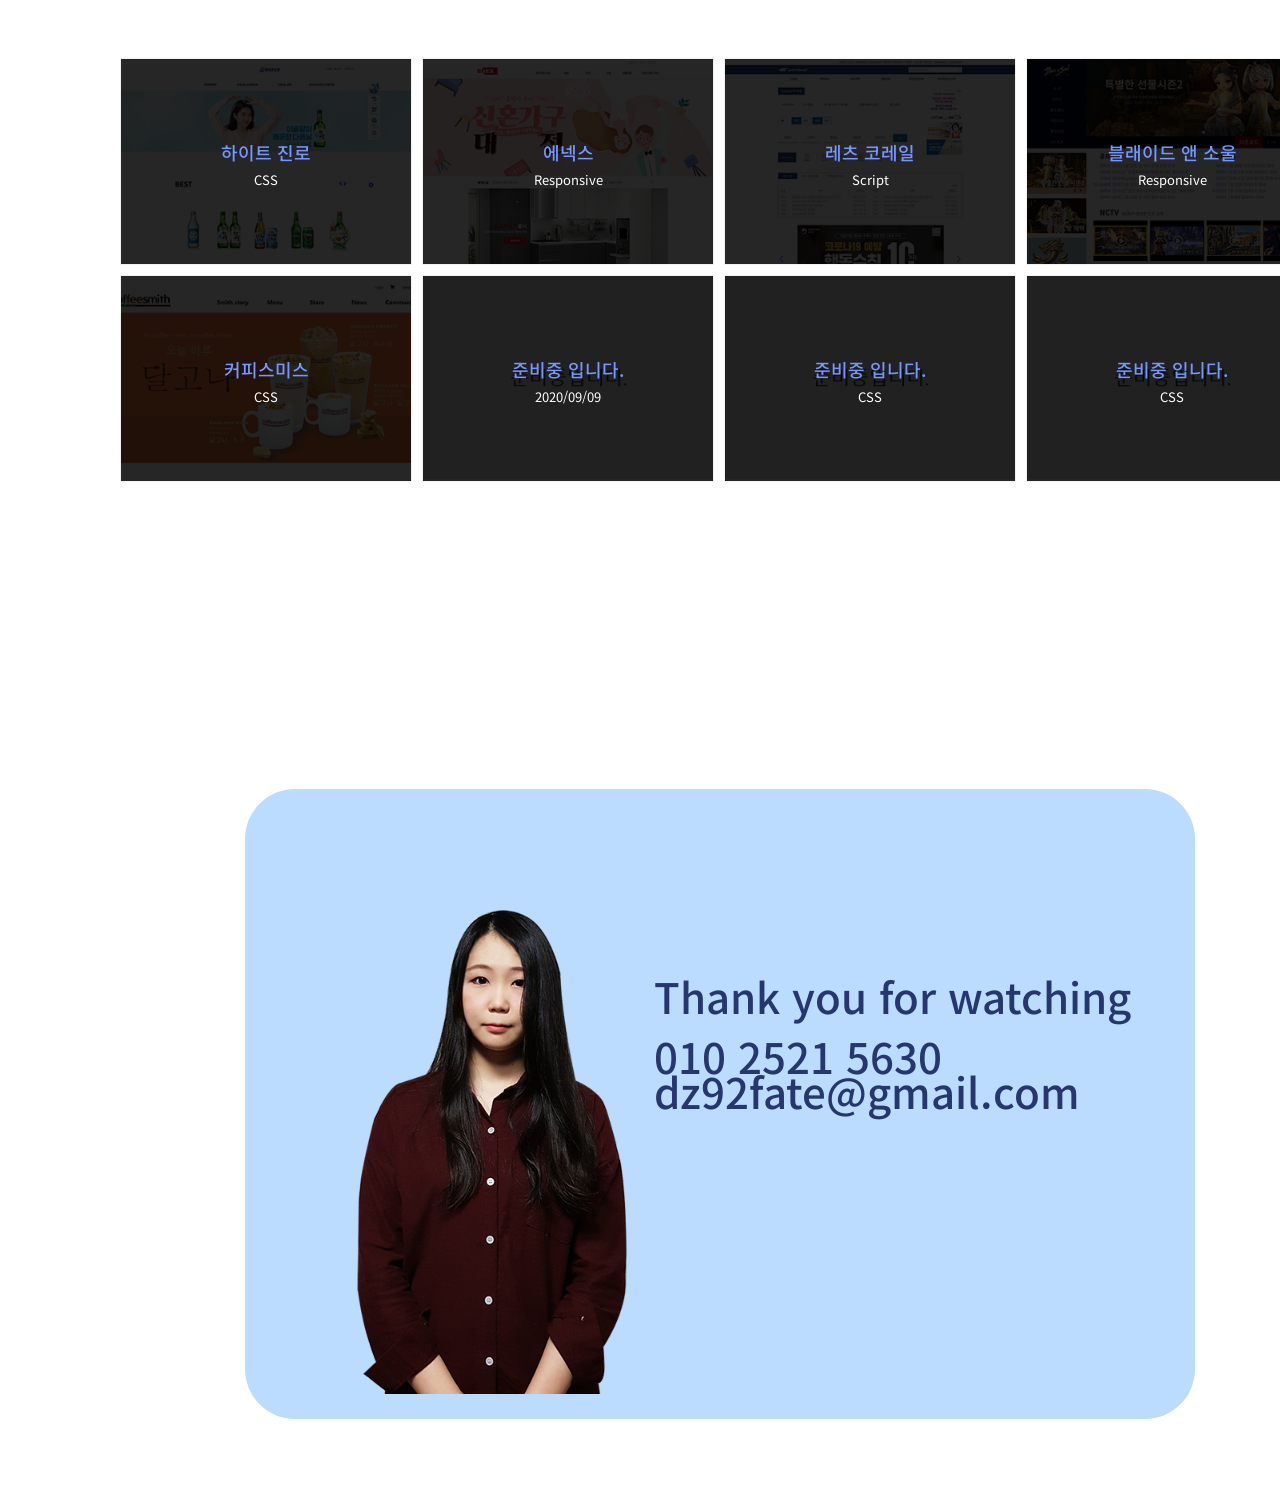
==== commit 7fcc277e: "반응형 페이지 타블렛, 모바일 해당 크기로 윈도우 팝업창 뜨게" ====
--- a/index.html
+++ b/index.html
@@ -23,12 +23,6 @@
 
     <script type="text/javascript" src="js/script.js"></script>
 
-    <style>
-        *:focus {
-            outline: none;
-        }
-
-    </style>
 </head>
 
 <body>
@@ -453,12 +447,12 @@
                                     <div class="css_imgBox2">
                                         <div class="css_monitor">
                                             <a
-                                                href="javascript:void(window.open('../portfolio/project/Responsive1/index.html', '_blank', 'width=768, height=846,top=100, left=100', 'scrollbars=yes', 'resizable=no', 'toolbar=no'))">
+                                                href="#none">
                                                 <img src="img/web_tablet.png" alt="모니터">
                                             </a>
                                         </div>
                                         <div class="css_img">
-                                            <a href="../portfolio/project/Responsive1/index.html" target="_blank">
+                                            <a href="javascript:void(window.open('../portfolio/project/Responsive1/index.html', '_blank', 'width=768, height=846,top=100, left=100', 'scrollbars=yes', 'resizable=no', 'toolbar=no'))">
                                                 <img src="img/pull_Blade Soul2.png" alt="블래이드 앤 소울">
                                             </a>
                                         </div>
@@ -466,12 +460,12 @@
                                     <div class="css_imgBox3">
                                         <div class="css_monitor">
                                             <a
-                                                href="javascript:void(window.open('../portfolio/project/Responsive1/index.html', '_blank', 'width=768, height=846,top=100, left=100', 'scrollbars=yes', 'resizable=no', 'toolbar=no'))">
+                                                href="#none">
                                                 <img src="img/web_mobile.png" alt="모니터">
                                             </a>
                                         </div>
                                         <div class="css_img">
-                                            <a href="../portfolio/project/Responsive1/index.html" target="_blank">
+                                            <a href="javascript:void(window.open('../portfolio/project/Responsive1/index.html', '_blank', 'width=480, height=846,top=100, left=200', 'scrollbars=yes', 'resizable=no', 'toolbar=no'))">
                                                 <img src="img/pull_Blade Soul3.png" alt="블래이드 앤 소울">
                                             </a>
                                         </div>
@@ -505,7 +499,7 @@
                                 <div class="css_L">
                                     <div class="css_imgBox">
                                         <div class="css_monitor">
-                                            <a href="../portfolio/project/Responsive2/index.html" target="_blank">
+                                            <a href="#none" target="_blank">
                                                 <img src="img/web_page.png" alt="모니터">
                                             </a>
                                         </div>
@@ -517,25 +511,25 @@
                                     </div>
                                     <div class="css_imgBox2">
                                         <div class="css_monitor">
-                                            <a href="../portfolio/project/Responsive2/index.html" target="_blank">
+                                            <a href="#none" target="_blank">
                                                 <img src="img/web_tablet.png" alt="모니터">
                                             </a>
                                         </div>
                                         <div class="css_img">
-                                            <a href="../portfolio/project/Responsive2/index.html" target="_blank">
+                                            <a href="javascript:void(window.open('../portfolio/project/Responsive2/index.html', '_blank', 'width=768, height=846,top=100, left=100', 'scrollbars=yes', 'resizable=no', 'toolbar=no'))" >
                                                 <img src="img/pull_enex2.png" alt="에넥스">
                                             </a>
                                         </div>
                                     </div>
                                     <div class="css_imgBox3">
                                         <div class="css_monitor">
-                                            <a href="../portfolio/project/Responsive2/index.html" target="_blank">
+                                            <a href="#none" target="_blank">
                                                 <img src="img/web_mobile.png" alt="모니터">
                                             </a>
                                         </div>
                                         <div class="css_img">
-                                            <a href="../portfolio/project/Responsive2/index.html" target="_blank">
-                                                <img src="img/pull_enex3.png" alt="에넥스">
+                                            <a href="javascript:void(window.open('../portfolio/project/Responsive2/index.html', '_blank', 'width=480, height=846,top=100, left=200', 'scrollbars=yes', 'resizable=no', 'toolbar=no'))">
+                                                <img src="img/pull_enex2.png" alt="에넥스">
                                             </a>
                                         </div>
                                     </div>
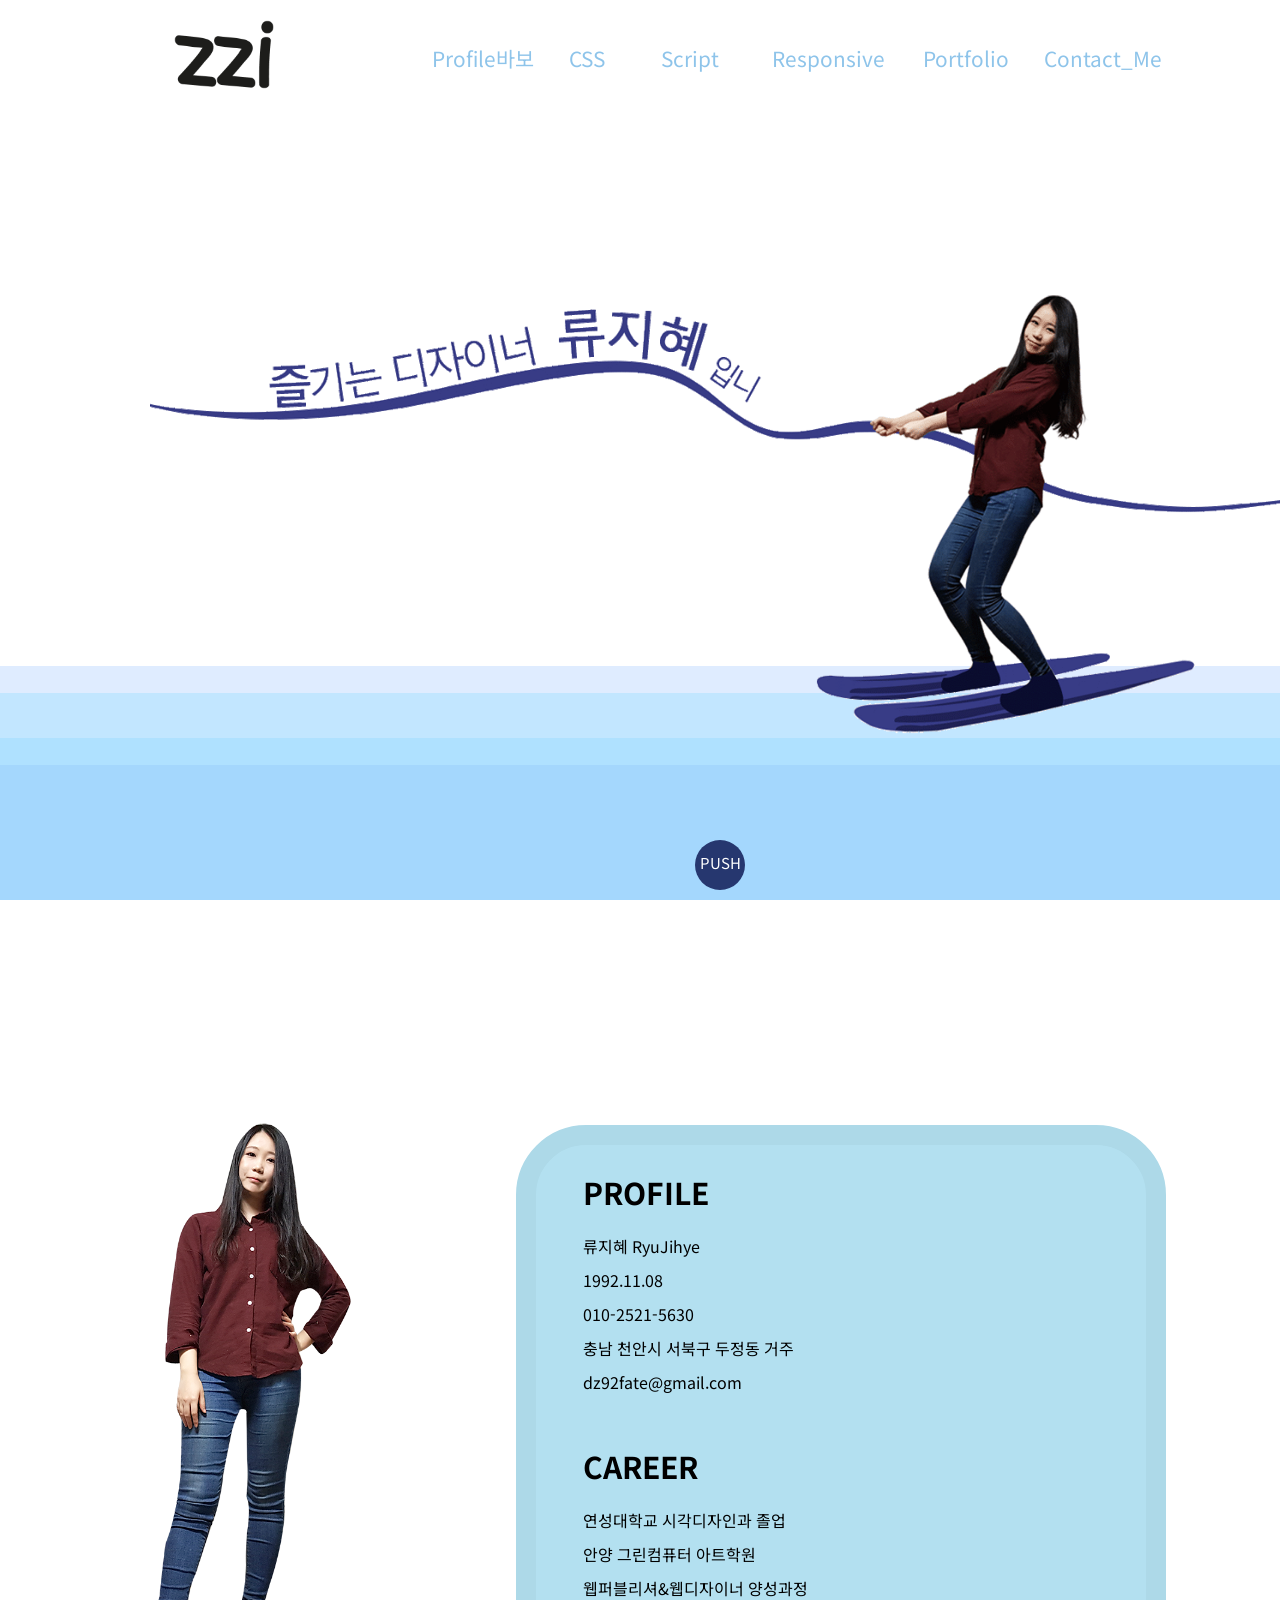
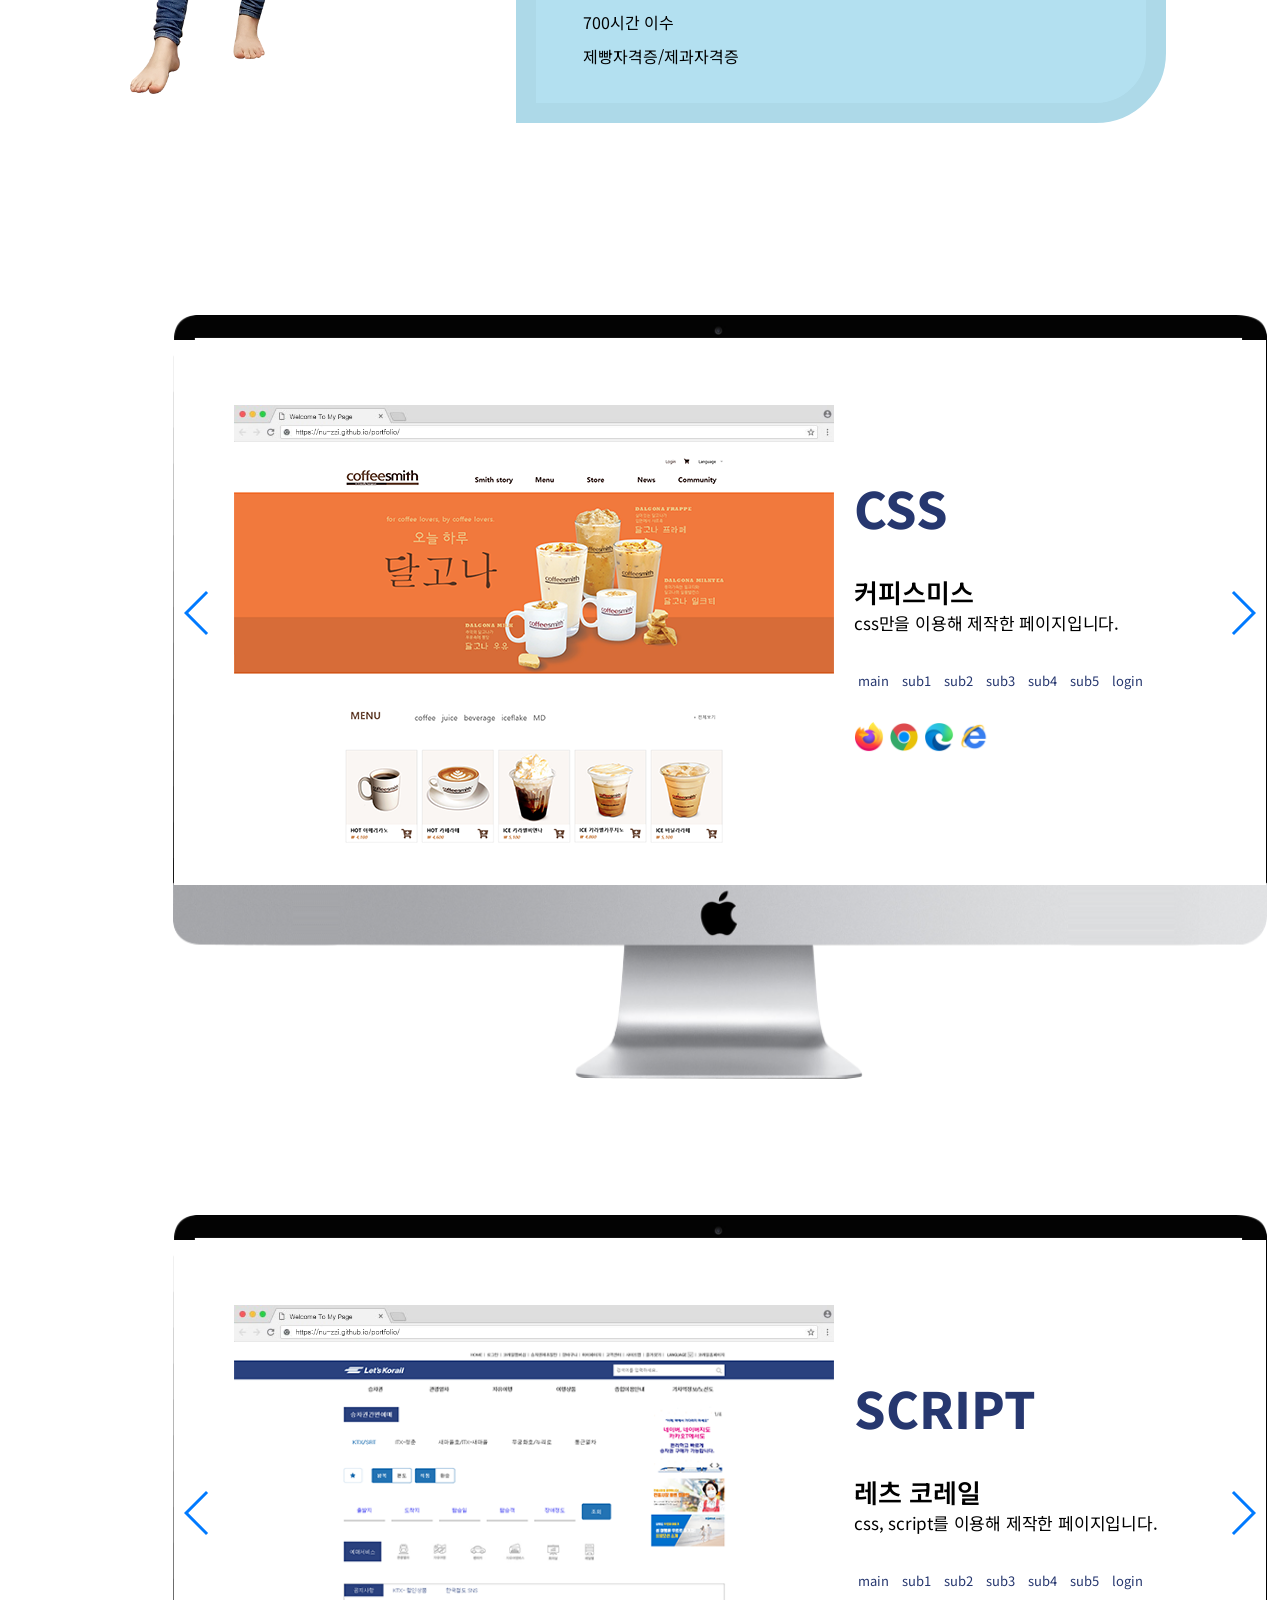
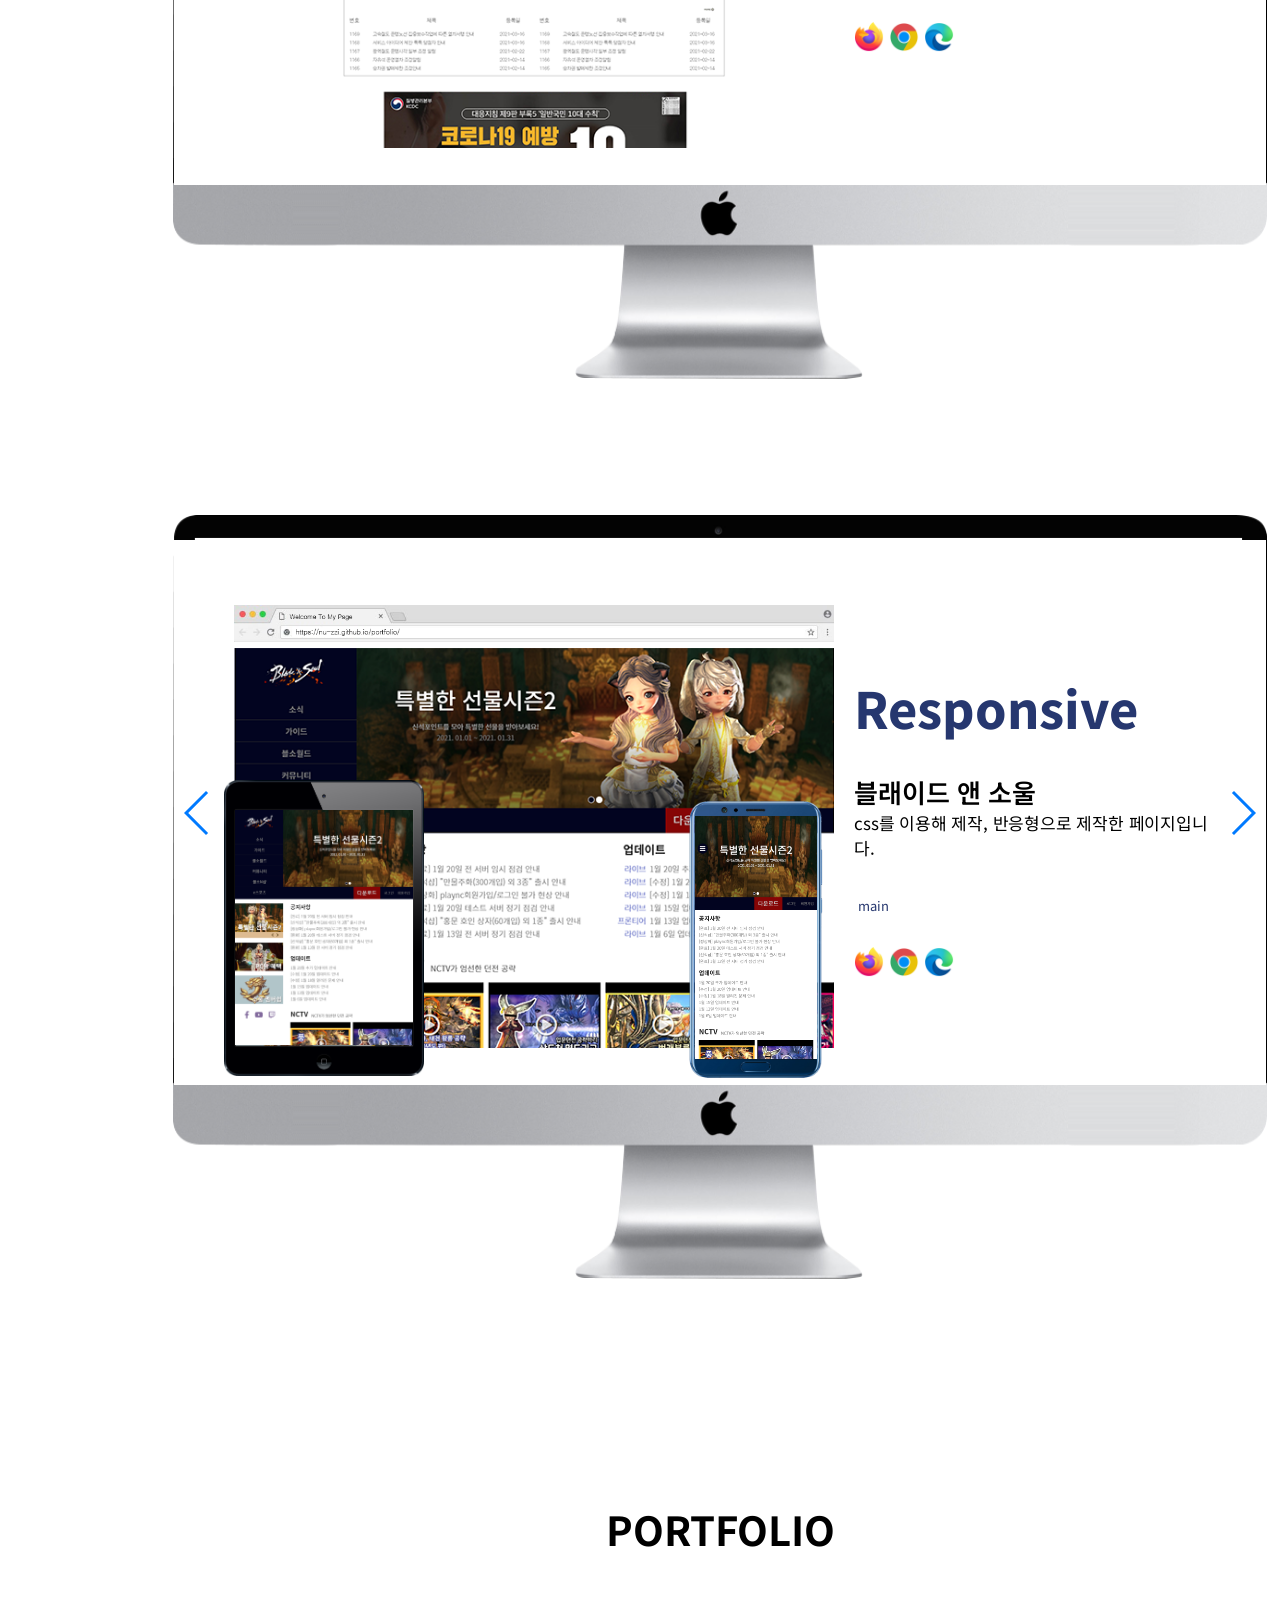
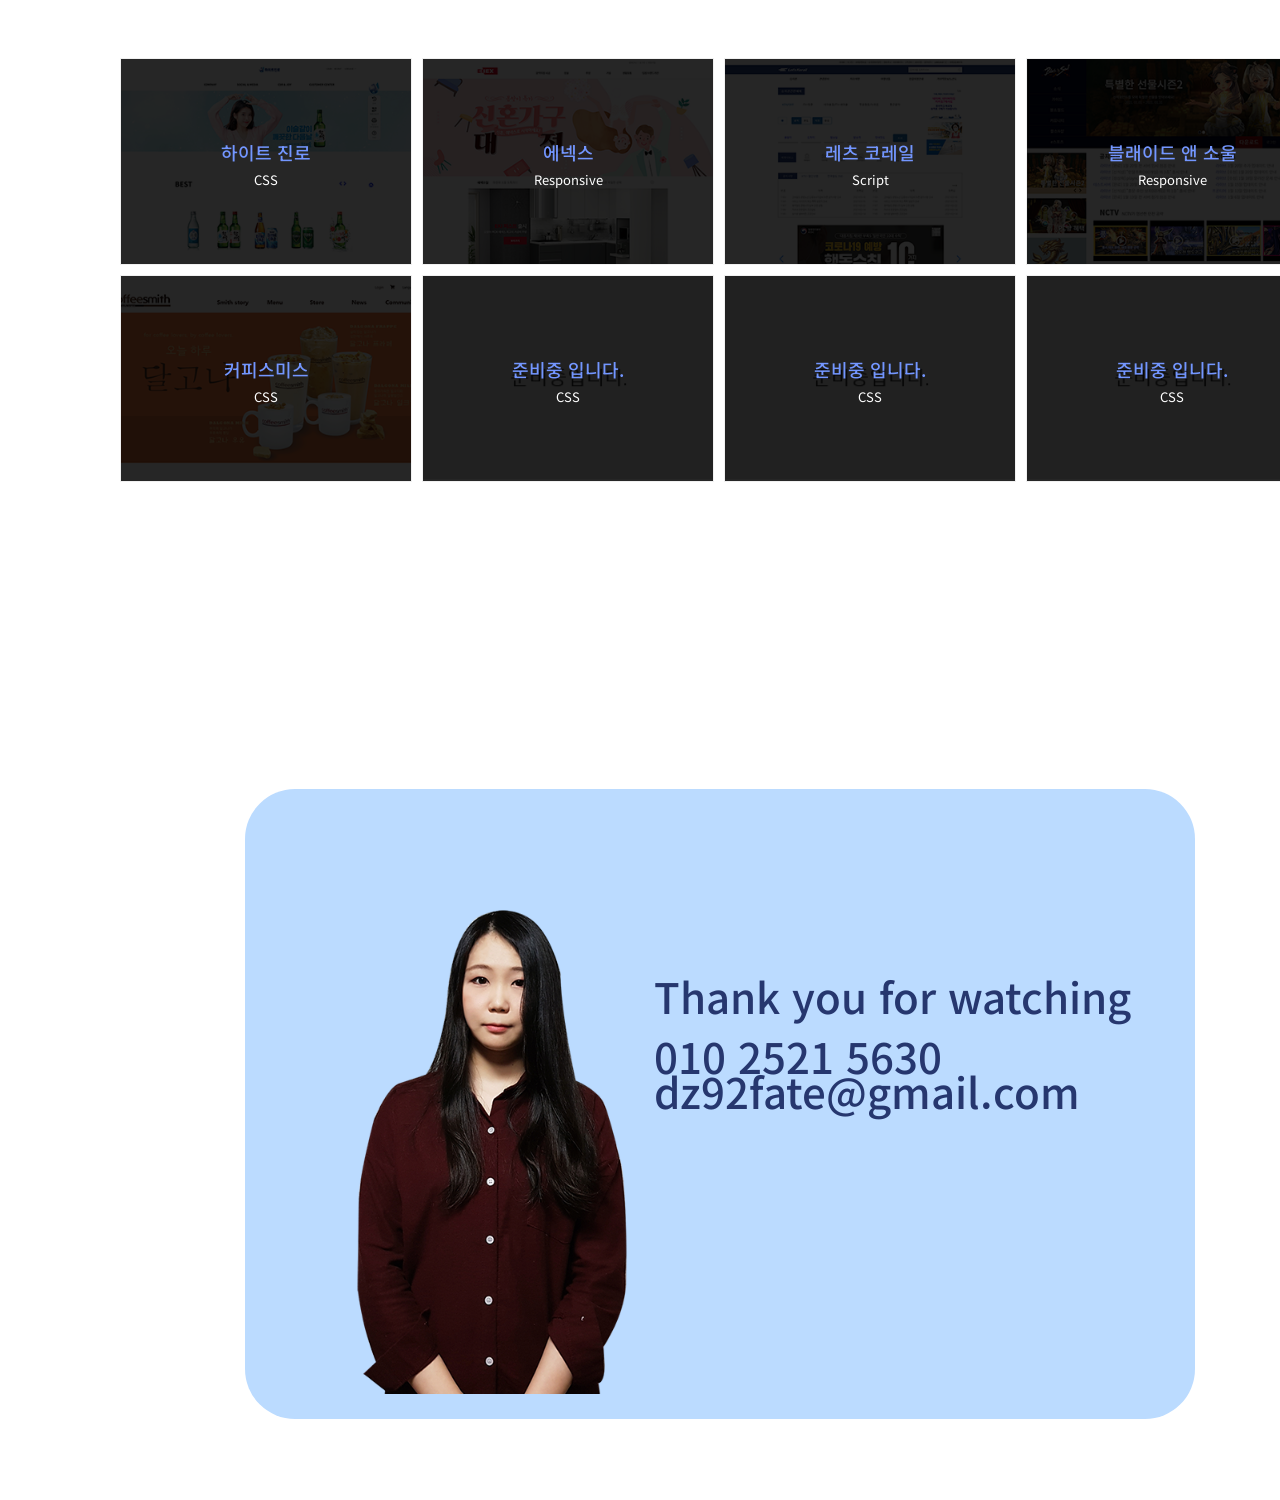
==== commit 0fa5f0b8: "미디어쿼리폴더 추가, css 창에 크기조절" ====
--- a/index.html
+++ b/index.html
@@ -6,6 +6,7 @@
     <title>nuzzi's Portfolio</title>
     <link rel="stylesheet" href="css/normalize.css">
     <link rel="stylesheet" href="css/swiper.min.css">
+    <link rel="stylesheet" href="css/media.css">
     <link rel="stylesheet" href="css/style.css" />
     <link rel="shortcut icon" href="favicon.ico" />
 
@@ -49,7 +50,7 @@
                 </h1>
                 <ul id="menu" class="cf">
                     <li><a href="#main"></a></li>
-                    <li><a href="#profile">Profile</a></li>
+                    <li><a href="#profile">Profile바보</a></li>
                     <li><a href="#CSS">CSS</a></li>
                     <li><a href="#Script">Script</a></li>
                     <li><a href="#Responsive">Responsive</a></li>
@@ -676,7 +677,7 @@
                             <div class="hover">
                                 <a href="#none">
                                     <h4>준비중 입니다.</h4>
-                                    <p>2020/09/09</p>
+                                    <p>CSS</p>
                                 </a>
                             </div>
                         </li>
--- a/css/media.css
+++ b/css/media.css
@@ -0,0 +1,38 @@
+@media screen and (max-width:1440px) {
+    body {
+        min-width: 1280px;
+    }
+
+    
+}
+
+@media screen and (max-width:1280px) {
+
+    body {
+        min-width: 1024px;
+    }
+}
+
+@media screen and (max-width:1024px) {
+    body {
+        min-width: 800px;
+    }
+}
+
+@media screen and (max-width:800px) {
+    body {
+        min-width: 600px;
+    }
+}
+
+@media screen and (max-width:600px) {
+    body {
+        min-width: 480px;
+    }
+}
+
+@media screen and (max-width:480px) {
+    body {
+        min-width: 400px;
+    }
+}
--- a/css/style.css
+++ b/css/style.css
@@ -449,7 +449,7 @@
 }
 
 .css_L {
-	width: 60%;
+	width: 50%;
 	height: 100%;
 	float: left;
 	position: relative;
@@ -509,9 +509,9 @@
 
 .css_imgBox2 {
 	position: absolute;
-	width: 210px;
-	top: 240px;
-	left: 20px;
+	width: 200px;
+    top: 240px;
+    left: 50px;
 }
 
 .css_imgBox2 .css_monitor {
@@ -529,10 +529,10 @@
 
 .css_imgBox2 .css_img {
 	position: absolute;
-	top: 32px;
-	left: 12px;
-	width: 185px;
-	height: 247px;
+	top: 30px;
+    left: 11px;
+    width: 178px;
+    height: 235px;
 	overflow: hidden;
 }
 
@@ -552,16 +552,16 @@
 .css_imgBox3 {
 	position: absolute;
 	width: 140px;
-	height: 360px;
-	top: 250px;
-	right: 40px;
+    height: 360px;
+    top: 250px;
+    right: -105px;
 }
 
 .css_imgBox3 .css_monitor {
 	width: 100%;
 	position: absolute;
 	top: 0%;
-	left: 30%;
+	left: 0%;
 }
 
 .css_imgBox3 .css_monitor img {
@@ -571,10 +571,10 @@
 
 .css_imgBox3 .css_img {
 	position: absolute;
-	top: 27px;
-	left: 52px;
-	width: 122px;
-	height: 242px;
+	top: 26px;
+    left: 10px;
+    width: 122px;
+    height: 243px;
 	overflow: hidden;
 }
 
@@ -623,7 +623,8 @@
 }
 
 .css_R .css_textBox p:last-of-type {
-	font-size: 18px;
+	font-size: 17px;
+	letter-spacing: -0.2px;
 }
 
 .css_R .css_textBox li a {
@@ -648,8 +649,8 @@
 }
 
 .swiper-container {
-	width: 95%;
-	height: 569px;
+	width: 91%;
+    height: 545px;
 }
 
 .swiper-slide {
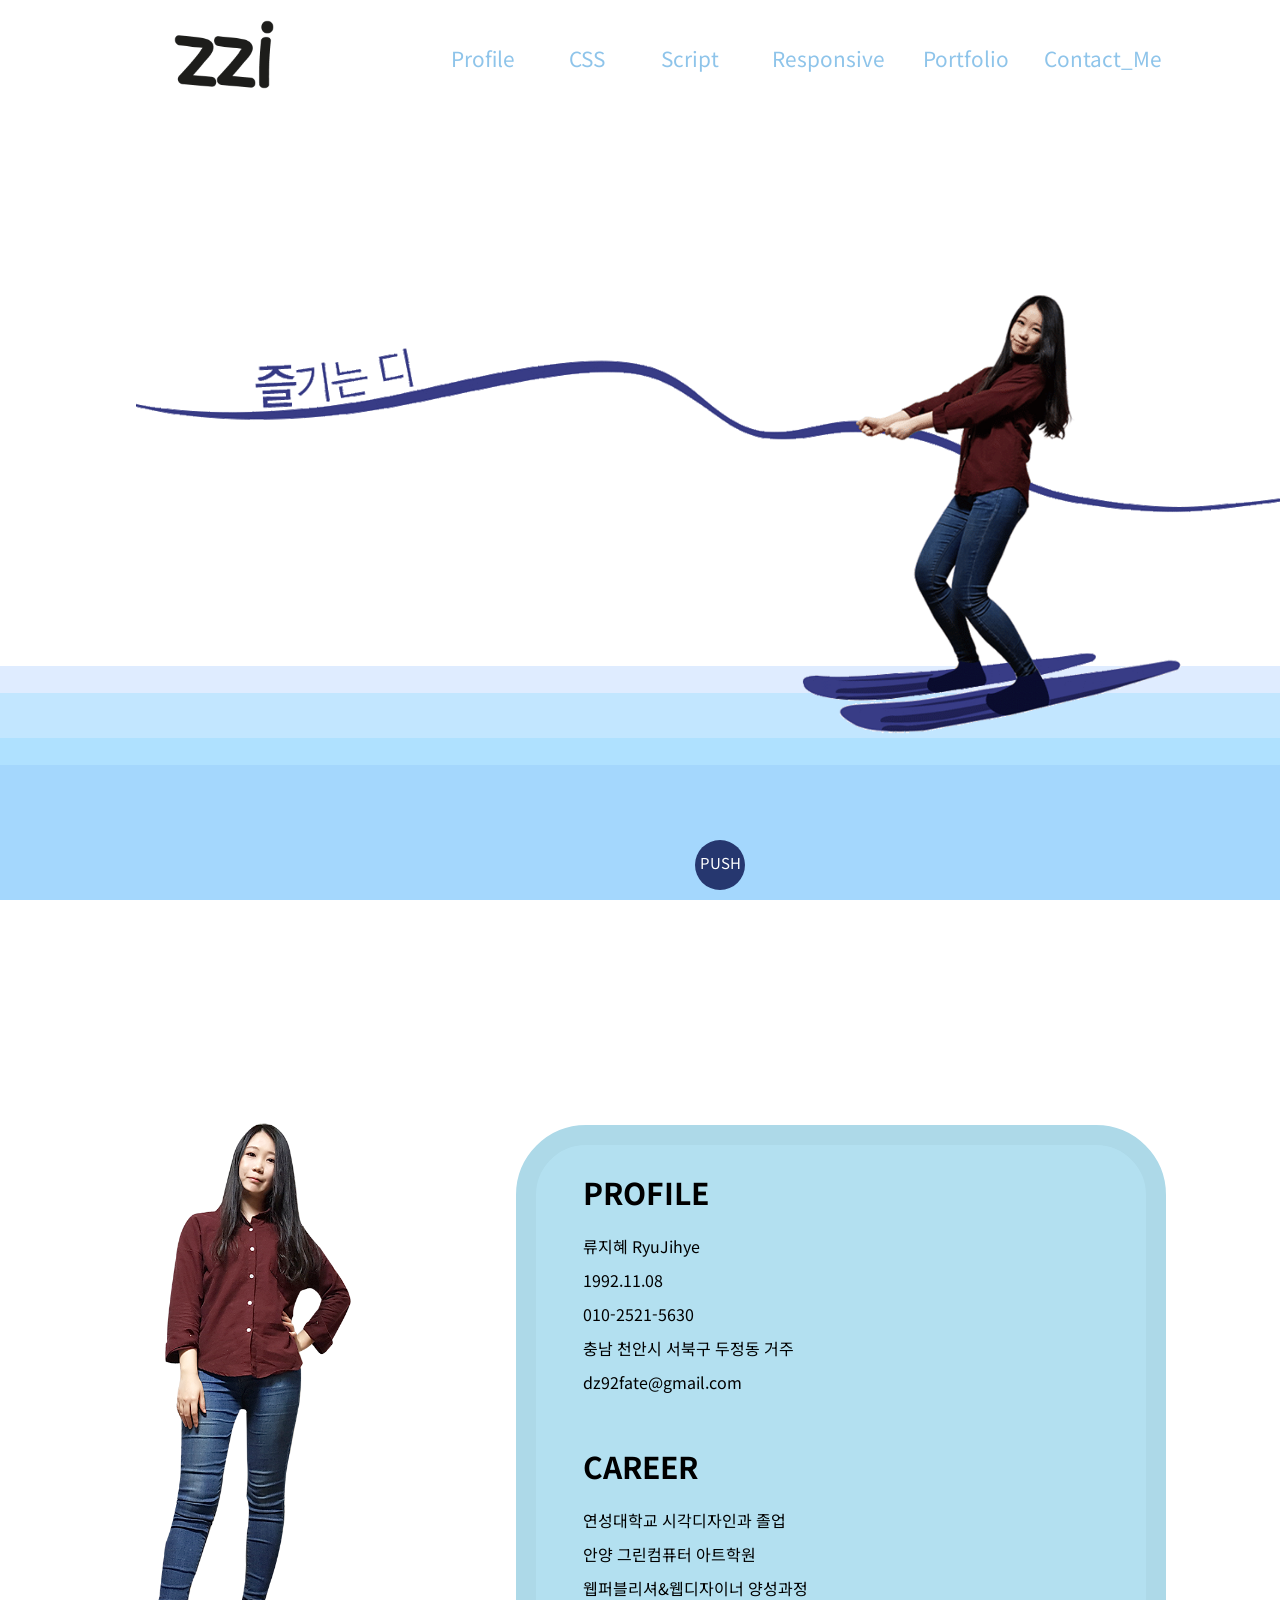
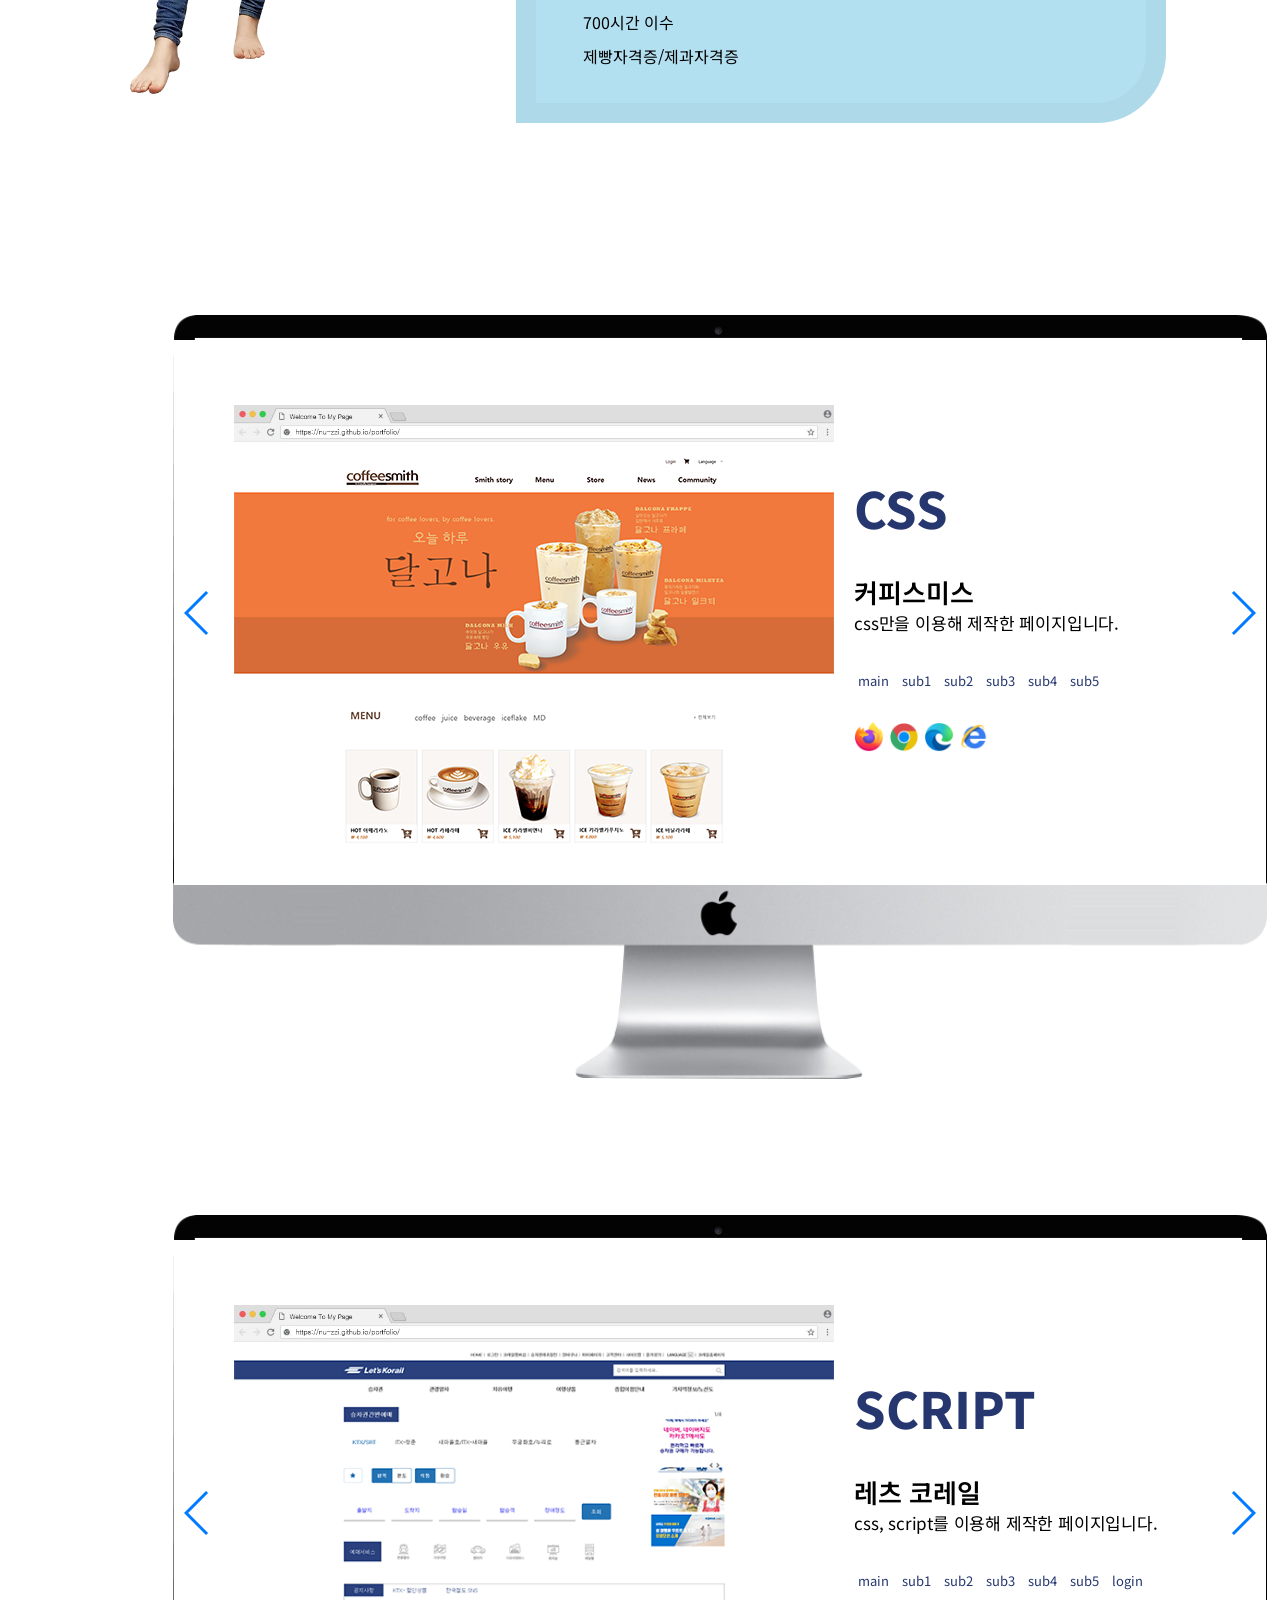
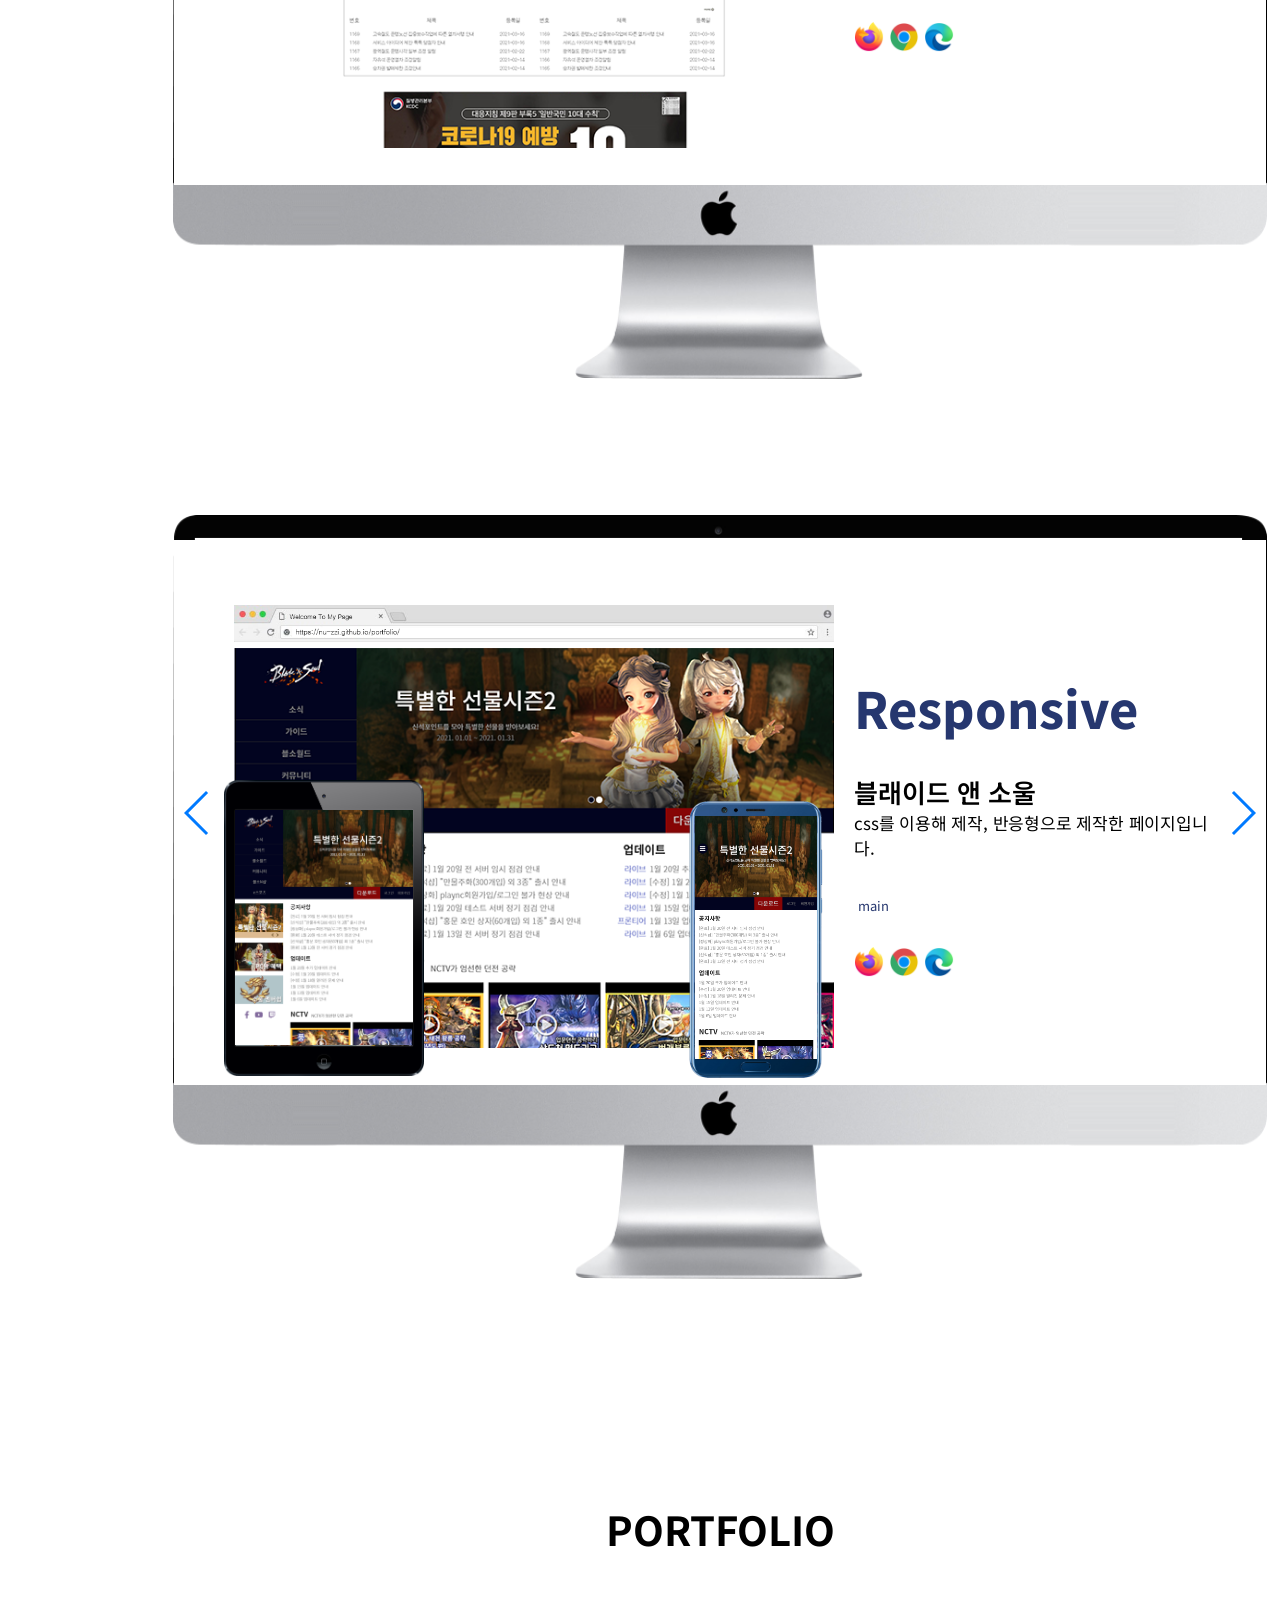
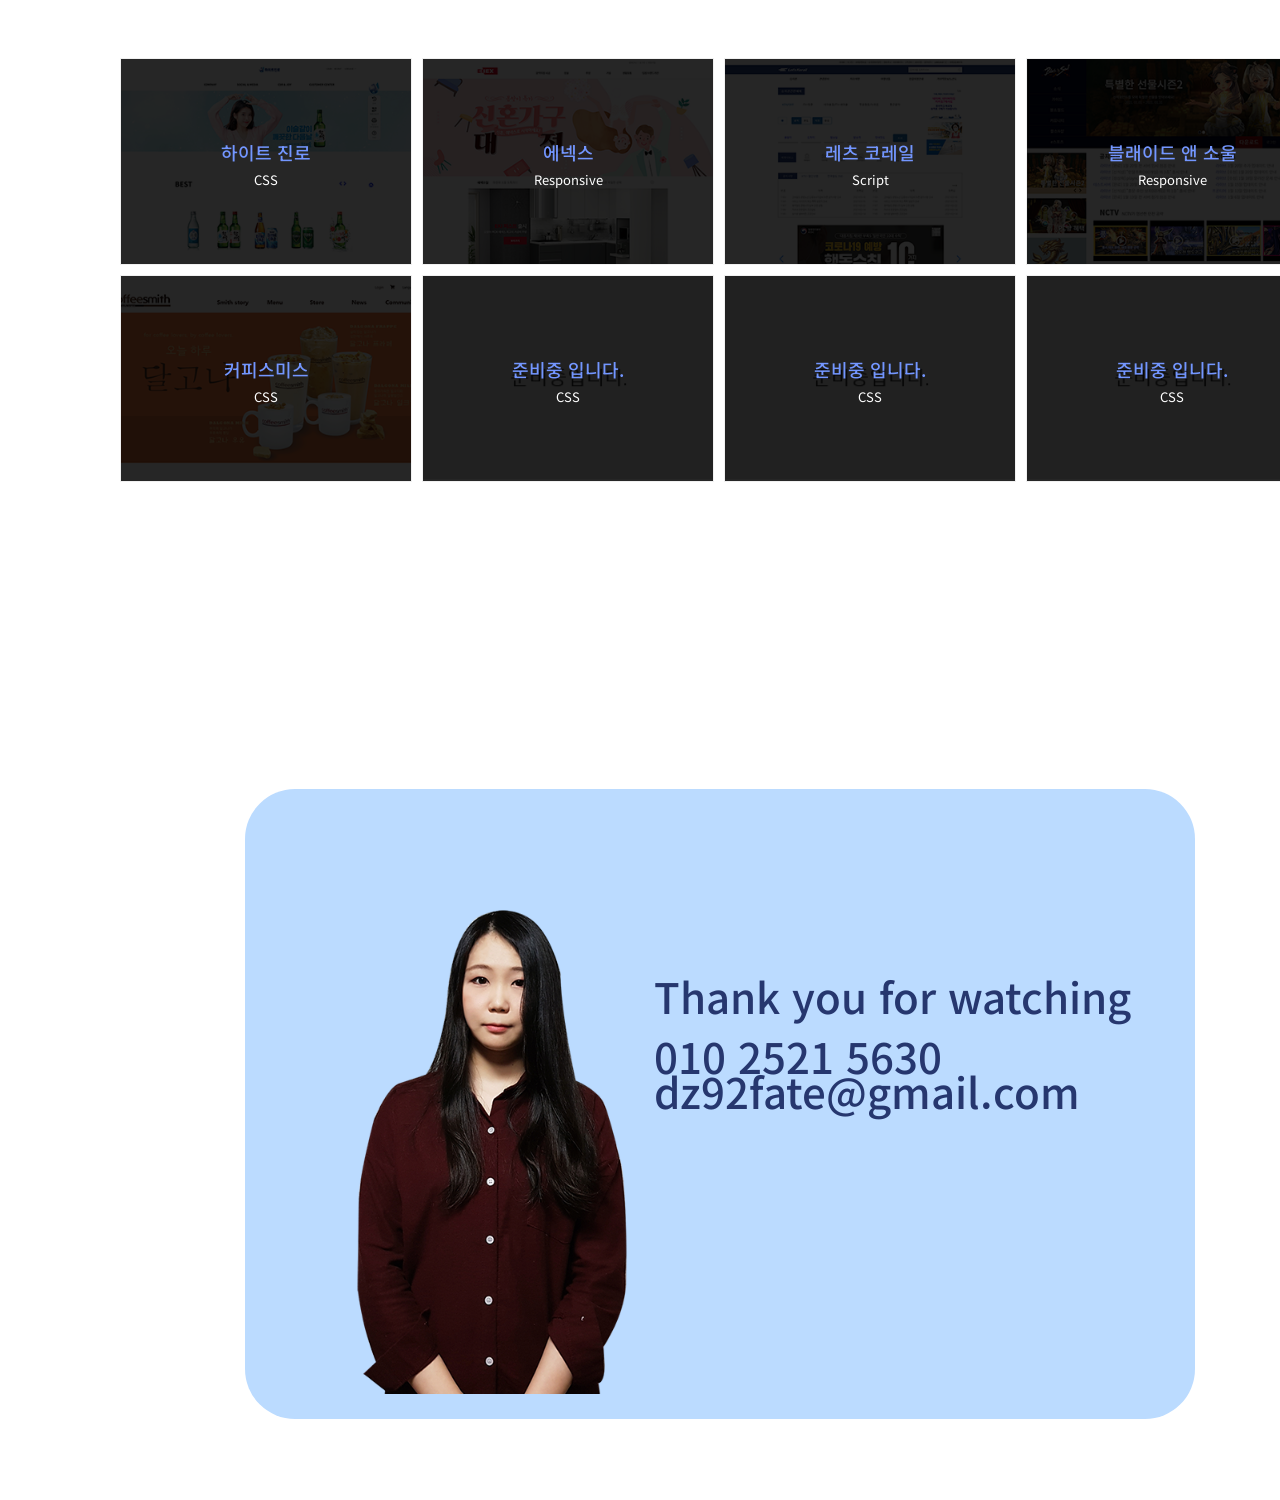
==== commit 4fe7812f: "css_1 커피스미스 메인페이지에 탭메뉴(음료) 추가" ====
--- a/index.html
+++ b/index.html
@@ -50,7 +50,7 @@
                 </h1>
                 <ul id="menu" class="cf">
                     <li><a href="#main"></a></li>
-                    <li><a href="#profile">Profile바보</a></li>
+                    <li><a href="#profile">Profile</a></li>
                     <li><a href="#CSS">CSS</a></li>
                     <li><a href="#Script">Script</a></li>
                     <li><a href="#Responsive">Responsive</a></li>
@@ -221,7 +221,6 @@
                                                 <a href="../portfolio/project/CSS_1/sub3.html" target="_blank">sub3</a>
                                                 <a href="../portfolio/project/CSS_1/sub4.html" target="_blank">sub4</a>
                                                 <a href="../portfolio/project/CSS_1/sub5.html" target="_blank">sub5</a>
-                                                <a href="#">login</a>
                                             </li>
                                             <li>
                                                 <img src="img/icon_firefox.png" alt="파이어폭스">
--- a/css/media.css
+++ b/css/media.css
@@ -19,9 +19,17 @@
     }
 }
 
-@media screen and (max-width:800px) {
+@media screen and (max-width:768px) {
     body {
         min-width: 600px;
+    }
+
+    #CSS, #Script, #Responsive {
+        background-size: contain;
+    }
+
+    .css_wrap {
+        margin-top: 100px;
     }
 }
 
@@ -35,4 +43,13 @@
     body {
         min-width: 400px;
     }
+
+}
+
+@media screen and (max-width:320px) {
+    body {
+        min-width: 320px;
+    }
+
+   
 }
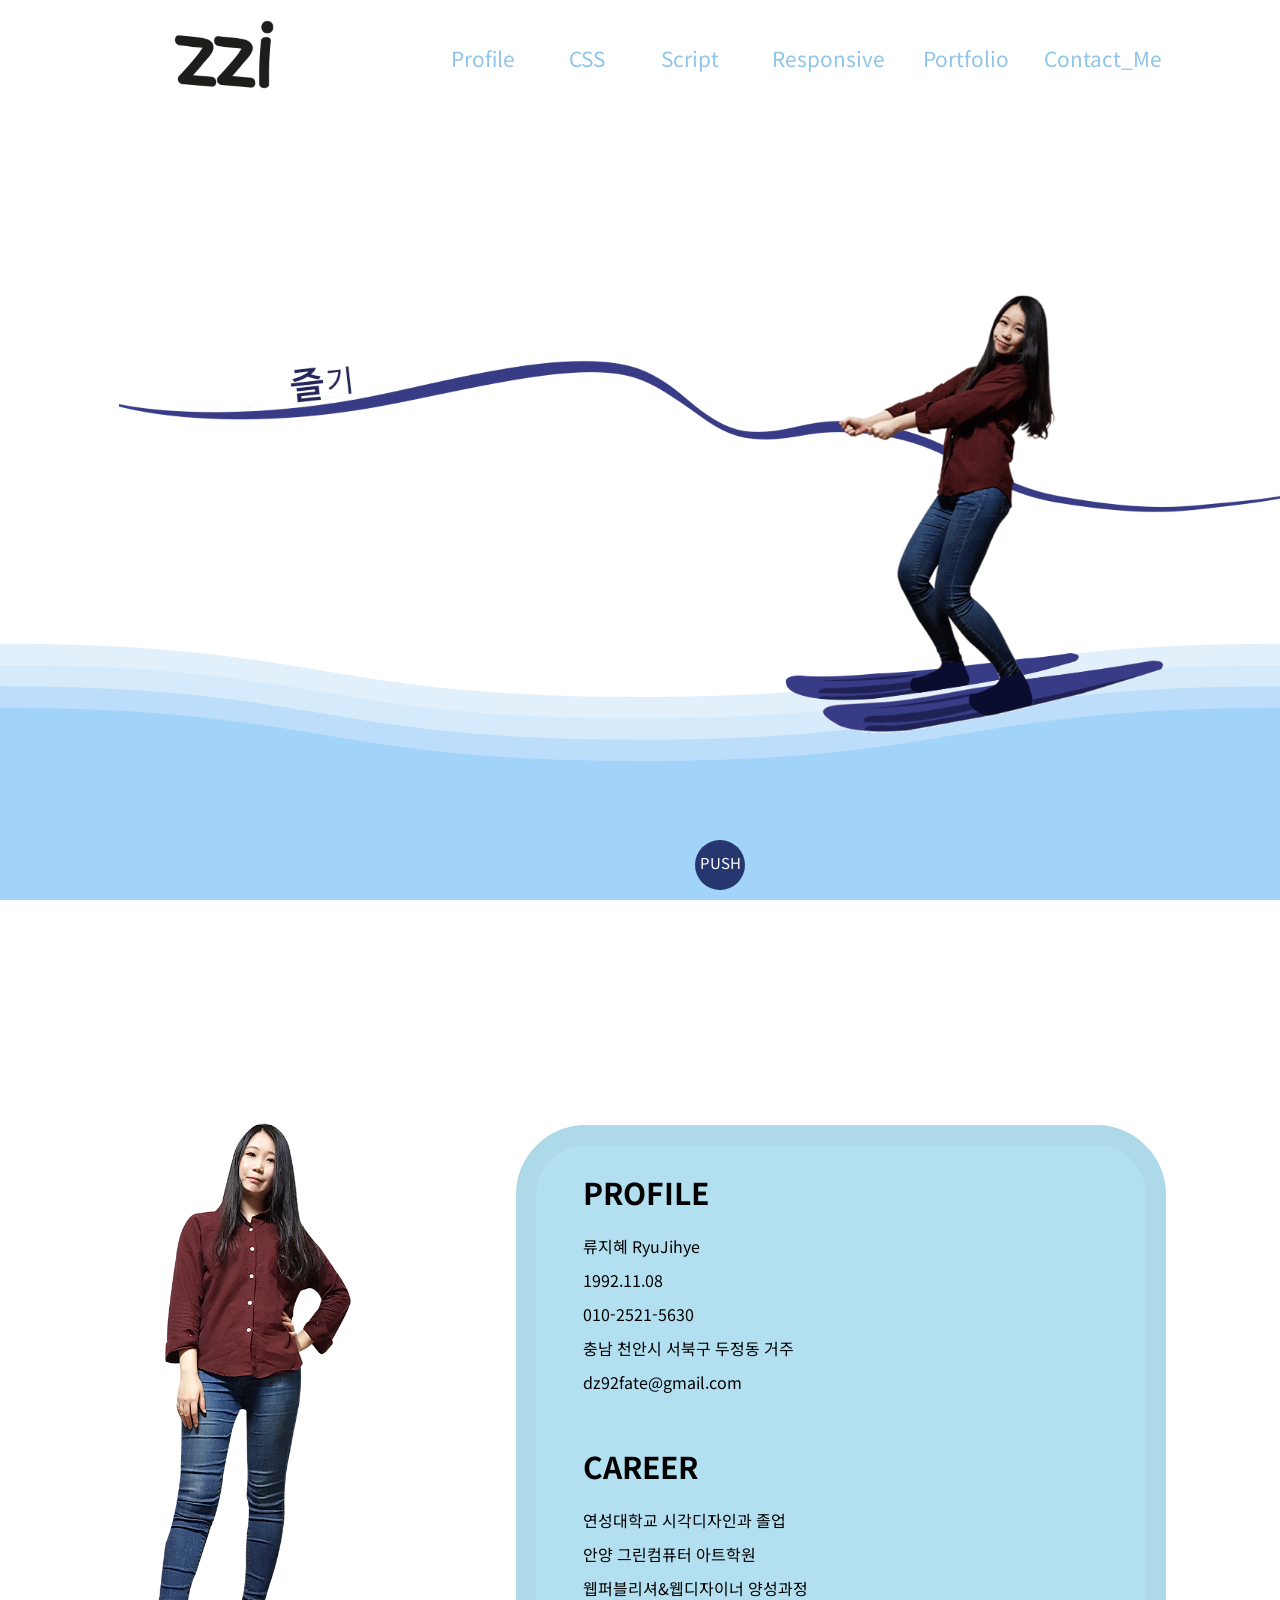
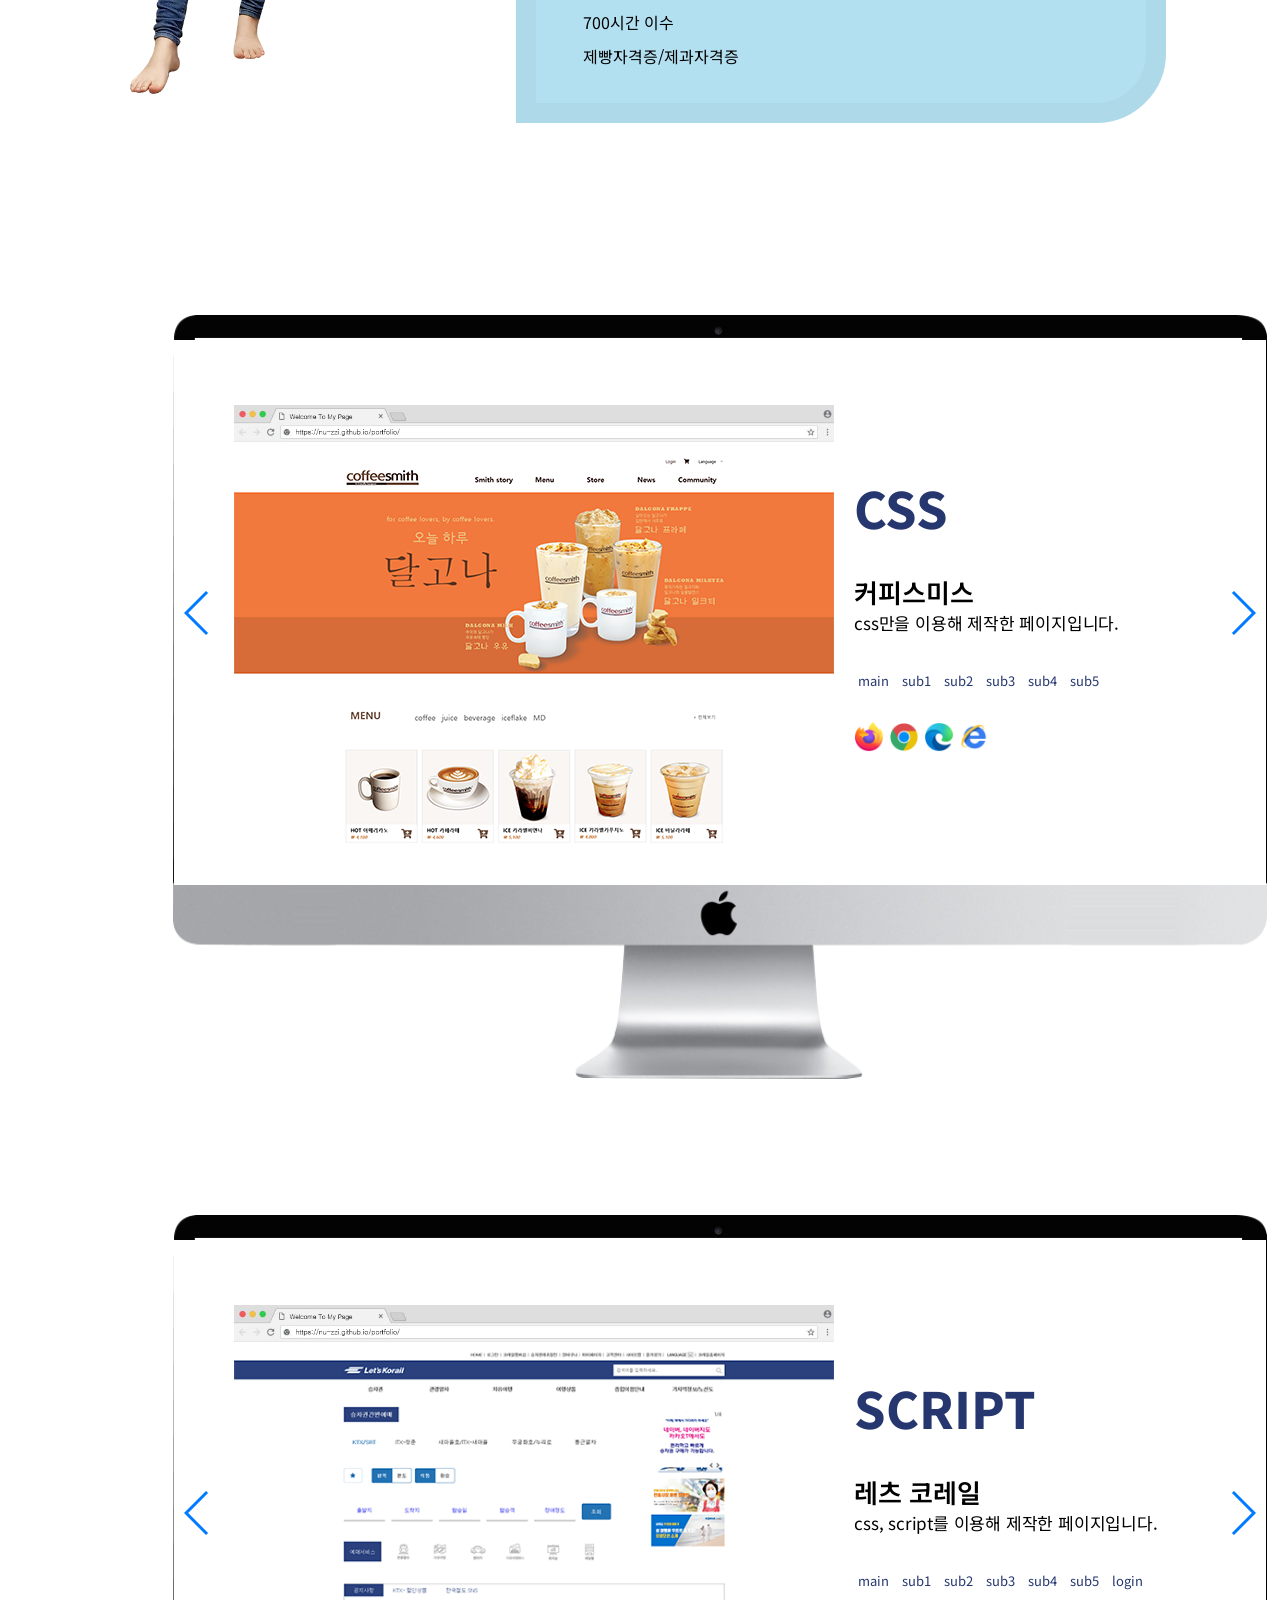
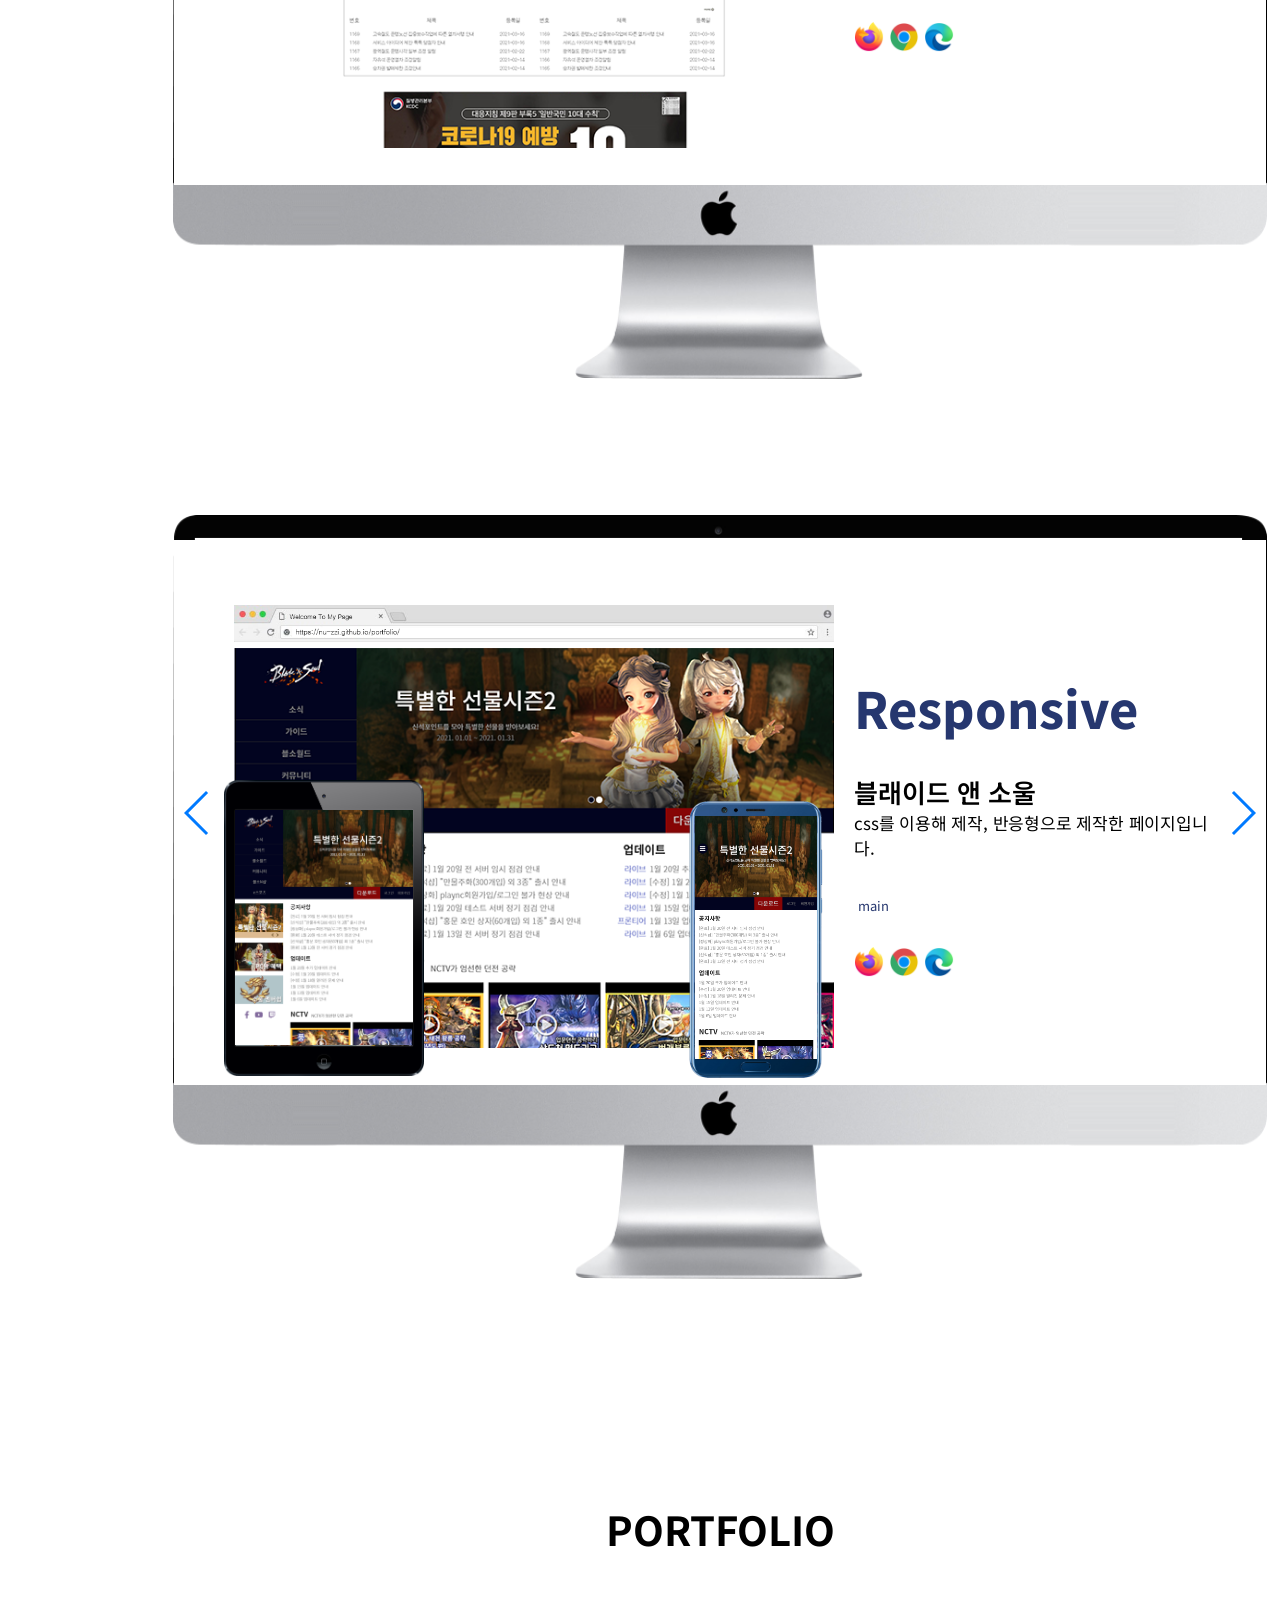
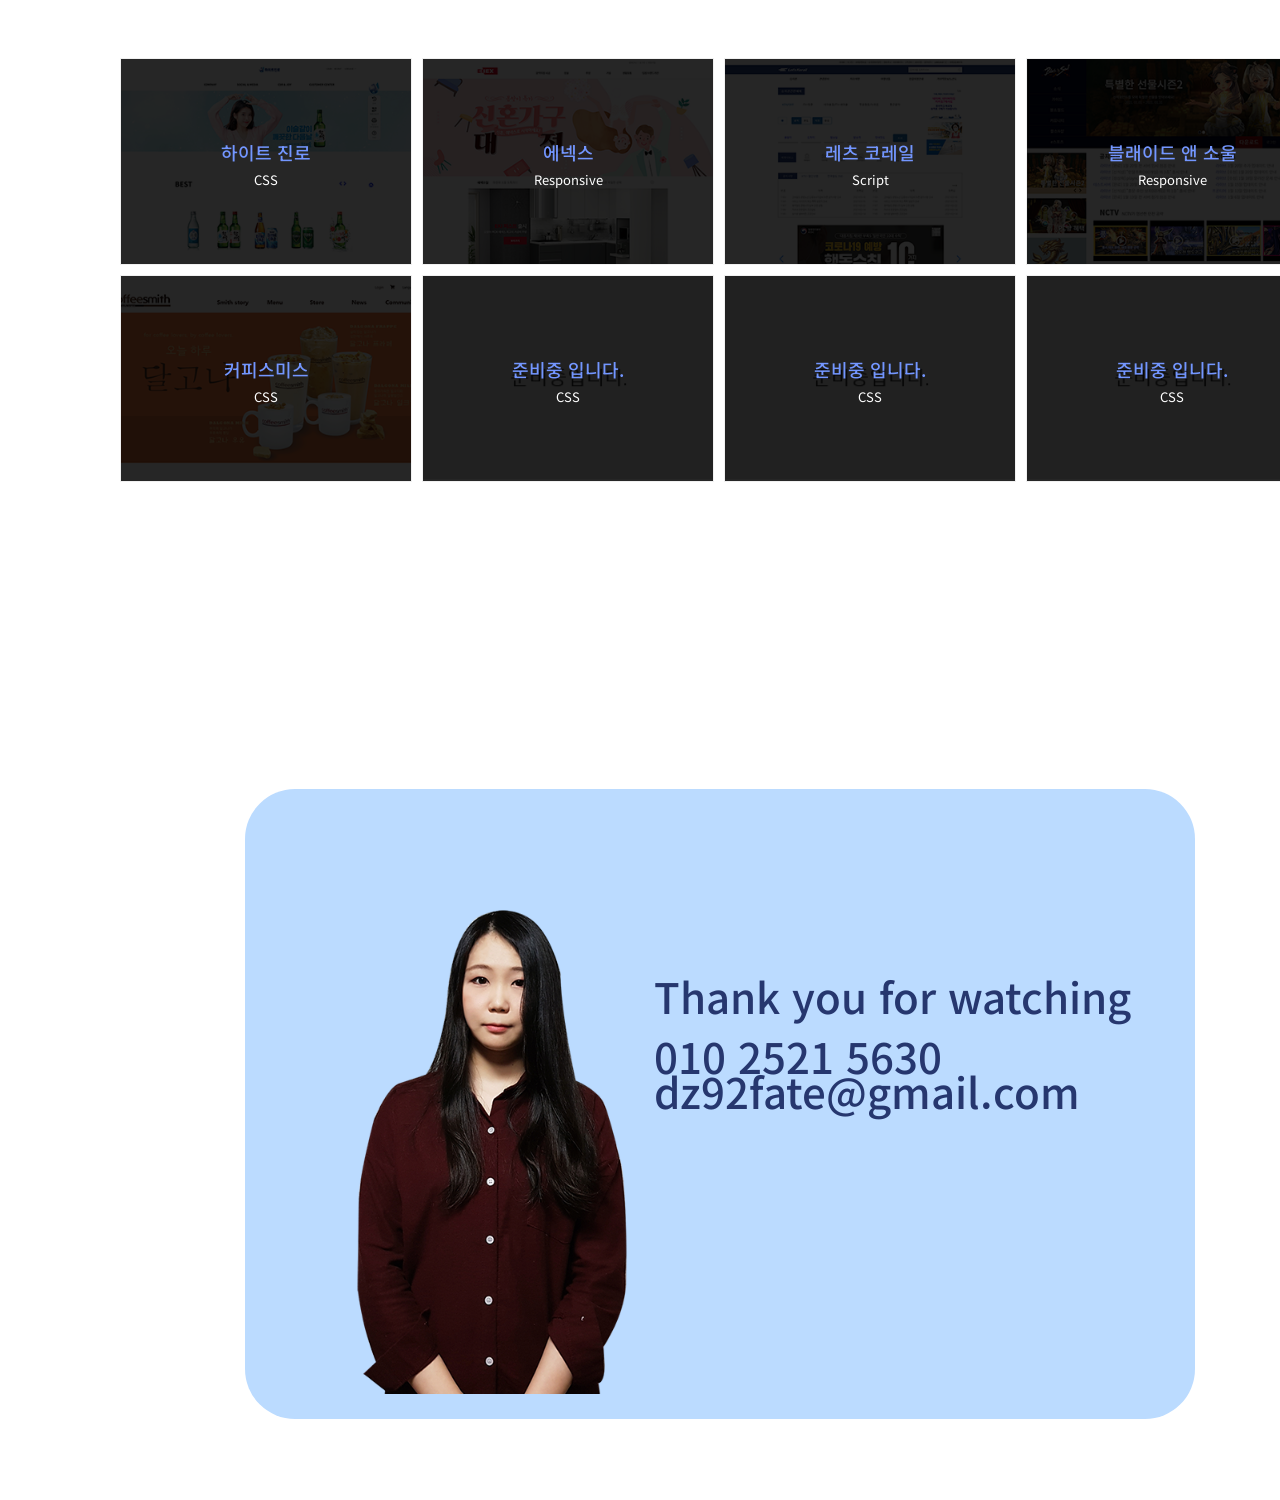
==== commit 15760048: "메인페이지 움짤수정, 이미지 추가 메인페이지 물결수정(기존물결관련 삭제)" ====
--- a/index.html
+++ b/index.html
@@ -27,7 +27,18 @@
 </head>
 
 <body>
-
+    <svg viewBox="0 0 120 28">
+        <defs>
+            <path id="wave"
+                d="M 0,10 C 30,10 30,15 60,15 90,15 90,10 120,10 150,10 150,15 180,15 210,15 210,10 240,10 v 28 h -240 z" />
+        </defs>
+
+        <use id="wave2" class="wave" xlink:href="#wave" x="0" y="0"></use>
+        <use id="wave3" class="wave" xlink:href="#wave" x="0" y="-2"></use>
+        <use id="wave4" class="wave" xlink:href="#wave" x="0" y="-4"></use>
+        <use id="wave5" class="wave" xlink:href="#wave" x="0" y="-6"></use>
+
+    </svg>
     <div id="floatdiv">
         <ul>
             <li class="active"><span id="btn01"></span></li>
@@ -39,9 +50,7 @@
             <li><span id="btn07" onclick="triggerAnimation();"></span></li>
         </ul>
     </div>
-    <div id="background_wave">
-        <div id="ocean"></div>
-    </div>
+   
     <div id="wrap">
         <div id="header">
             <div id="menuWrap" class="cf">
@@ -61,13 +70,15 @@
         </div><!-- id="header" -->
 
         <div id="contents">
+
             <div id="main" class="mn">
                 <div class="main_me">
-                    <img src="img/main.gif" alt="프로필사진">
+                    <img src="img/main2.gif" alt="프로필사진">
                 </div>
                 <div id="nextButton">
                     <span class="pulse">PUSH</span>
                 </div>
+                
             </div>
 
             <div id="profile" class="mn">
@@ -446,26 +457,26 @@
                                     </div>
                                     <div class="css_imgBox2">
                                         <div class="css_monitor">
+                                            <a href="#none">
+                                                <img src="img/web_tablet.png" alt="모니터">
+                                            </a>
+                                        </div>
+                                        <div class="css_img">
                                             <a
-                                                href="#none">
-                                                <img src="img/web_tablet.png" alt="모니터">
-                                            </a>
-                                        </div>
-                                        <div class="css_img">
-                                            <a href="javascript:void(window.open('../portfolio/project/Responsive1/index.html', '_blank', 'width=768, height=846,top=100, left=100', 'scrollbars=yes', 'resizable=no', 'toolbar=no'))">
+                                                href="javascript:void(window.open('../portfolio/project/Responsive1/index.html', '_blank', 'width=768, height=846,top=100, left=100', 'scrollbars=yes', 'resizable=no', 'toolbar=no'))">
                                                 <img src="img/pull_Blade Soul2.png" alt="블래이드 앤 소울">
                                             </a>
                                         </div>
                                     </div>
                                     <div class="css_imgBox3">
                                         <div class="css_monitor">
+                                            <a href="#none">
+                                                <img src="img/web_mobile.png" alt="모니터">
+                                            </a>
+                                        </div>
+                                        <div class="css_img">
                                             <a
-                                                href="#none">
-                                                <img src="img/web_mobile.png" alt="모니터">
-                                            </a>
-                                        </div>
-                                        <div class="css_img">
-                                            <a href="javascript:void(window.open('../portfolio/project/Responsive1/index.html', '_blank', 'width=480, height=846,top=100, left=200', 'scrollbars=yes', 'resizable=no', 'toolbar=no'))">
+                                                href="javascript:void(window.open('../portfolio/project/Responsive1/index.html', '_blank', 'width=480, height=846,top=100, left=200', 'scrollbars=yes', 'resizable=no', 'toolbar=no'))">
                                                 <img src="img/pull_Blade Soul3.png" alt="블래이드 앤 소울">
                                             </a>
                                         </div>
@@ -516,7 +527,8 @@
                                             </a>
                                         </div>
                                         <div class="css_img">
-                                            <a href="javascript:void(window.open('../portfolio/project/Responsive2/index.html', '_blank', 'width=768, height=846,top=100, left=100', 'scrollbars=yes', 'resizable=no', 'toolbar=no'))" >
+                                            <a
+                                                href="javascript:void(window.open('../portfolio/project/Responsive2/index.html', '_blank', 'width=768, height=846,top=100, left=100', 'scrollbars=yes', 'resizable=no', 'toolbar=no'))">
                                                 <img src="img/pull_enex2.png" alt="에넥스">
                                             </a>
                                         </div>
@@ -528,7 +540,8 @@
                                             </a>
                                         </div>
                                         <div class="css_img">
-                                            <a href="javascript:void(window.open('../portfolio/project/Responsive2/index.html', '_blank', 'width=480, height=846,top=100, left=200', 'scrollbars=yes', 'resizable=no', 'toolbar=no'))">
+                                            <a
+                                                href="javascript:void(window.open('../portfolio/project/Responsive2/index.html', '_blank', 'width=480, height=846,top=100, left=200', 'scrollbars=yes', 'resizable=no', 'toolbar=no'))">
                                                 <img src="img/pull_enex2.png" alt="에넥스">
                                             </a>
                                         </div>
@@ -611,8 +624,8 @@
                     <ul class="cf" data-aos="fade-down">
                         <li id="design1">
                             <div class="design_img">
-                                <a href="../portfolio/project/CSS_2/index.html" target="_blank" class="work01"><img src="img/port_1.jpg"
-                                        alt="portfolio1"></a>
+                                <a href="../portfolio/project/CSS_2/index.html" target="_blank" class="work01"><img
+                                        src="img/port_1.jpg" alt="portfolio1"></a>
                             </div>
                             <div class="hover">
                                 <a href="../portfolio/project/CSS_2/index.html" target="_blank">
@@ -623,8 +636,8 @@
                         </li>
                         <li id="design2">
                             <div class="design_img">
-                                <a href="../portfolio/project/Responsive2/index.html" target="_blank"><img src="img/port_2.png"
-                                        alt="portfolio2"></a>
+                                <a href="../portfolio/project/Responsive2/index.html" target="_blank"><img
+                                        src="img/port_2.png" alt="portfolio2"></a>
                             </div>
                             <div class="hover">
                                 <a href="../portfolio/project/Responsive2/index.html" target="_blank">
@@ -647,8 +660,8 @@
                         </li>
                         <li id="design4" class="margin">
                             <div class="design_img">
-                                <a href="../portfolio/project/Responsive1/index.html " target="_blank"><img src="img/port_4.png"
-                                        alt="portfolio4"></a>
+                                <a href="../portfolio/project/Responsive1/index.html " target="_blank"><img
+                                        src="img/port_4.png" alt="portfolio4"></a>
                             </div>
                             <div class="hover">
                                 <a href="../portfolio/project/Responsive1/index.html" target="_blank">
@@ -659,8 +672,8 @@
                         </li>
                         <li id="design5">
                             <div class="design_img">
-                                <a href="../portfolio/project/CSS_1/index.html" target="_blank"><img src="img/port_5.png"
-                                        alt="portfolio5"></a>
+                                <a href="../portfolio/project/CSS_1/index.html" target="_blank"><img
+                                        src="img/port_5.png" alt="portfolio5"></a>
                             </div>
                             <div class="hover">
                                 <a href="../portfolio/project/CSS_1/index.html" target="_blank">
--- a/css/style.css
+++ b/css/style.css
@@ -160,7 +160,7 @@
 	height: 100%;
 	/* 	height: calc(100% - 50px); */
 	text-align: center;
-
+	z-index: 2;
 }
 
 #main .main_me img {
@@ -216,13 +216,51 @@
 	}
 }
 
-
-
-/* #profile {
-	width: 1200px;
-	height: 1000px;
-	position: relative;
-} */
+/* 물결배경 */
+
+svg {
+	z-index: 1;
+	position: absolute;
+	left: 0;
+	bottom: 0;
+}
+
+.wave {
+	animation: wave 3s linear;
+	animation-iteration-count: infinite;
+}
+
+#wave2 {
+	animation-duration: 5s;
+	fill: #b5e4ffd8;
+	animation-direction: reverse;
+}
+
+#wave3 {
+	animation-duration: 3s;
+	fill: #90c3f959;
+	animation-direction: reverse;
+}
+
+#wave4 {
+	animation-duration: 4s;
+	fill: #afe1ff;
+	opacity: 0.2;
+	animation-direction: reverse;
+}
+
+#wave5 {
+	animation-duration: 4s;
+	fill: #6fb4ec;
+	opacity: 0.2;
+	animation-direction: reverse;
+}
+
+@keyframes wave {
+	to {
+		transform: translateX(-100%);
+	}
+}
 
 .profile_me {
 	padding-top: 150px;
@@ -510,8 +548,8 @@
 .css_imgBox2 {
 	position: absolute;
 	width: 200px;
-    top: 240px;
-    left: 50px;
+	top: 240px;
+	left: 50px;
 }
 
 .css_imgBox2 .css_monitor {
@@ -530,9 +568,9 @@
 .css_imgBox2 .css_img {
 	position: absolute;
 	top: 30px;
-    left: 11px;
-    width: 178px;
-    height: 235px;
+	left: 11px;
+	width: 178px;
+	height: 235px;
 	overflow: hidden;
 }
 
@@ -552,9 +590,9 @@
 .css_imgBox3 {
 	position: absolute;
 	width: 140px;
-    height: 360px;
-    top: 250px;
-    right: -105px;
+	height: 360px;
+	top: 250px;
+	right: -105px;
 }
 
 .css_imgBox3 .css_monitor {
@@ -572,9 +610,9 @@
 .css_imgBox3 .css_img {
 	position: absolute;
 	top: 26px;
-    left: 10px;
-    width: 122px;
-    height: 243px;
+	left: 10px;
+	width: 122px;
+	height: 243px;
 	overflow: hidden;
 }
 
@@ -650,7 +688,7 @@
 
 .swiper-container {
 	width: 91%;
-    height: 545px;
+	height: 545px;
 }
 
 .swiper-slide {
@@ -950,134 +988,3 @@
 	background: url(../img/button_on.png) no-repeat;
 }
 
-/* 물결배경 */
-
-/*color, position, internal time*/
-#background_wave {
-	width: 100%;
-	min-width: 1200px;
-	height: 100%;
-	z-index: 1;
-	margin: 0 auto;
-}
-
-#ocean {
-	z-index: 100;
-}
-
-.wave {
-	position: absolute;
-	bottom: 0;
-	background: #dfecff;
-	display: inline-block;
-	height: 26%;
-	width: 10px;
-	position: absolute;
-	z-index: 5 !important;
-	animation-name: dostuff;
-	animation-duration: 2s;
-	animation-iteration-count: infinite;
-	transition-timing-function: ease-in-out;
-}
-
-.wave_middle {
-	position: absolute;
-	bottom: 0;
-	background: #b5e4ffb0;
-	display: inline-block;
-	height: 23%;
-	width: 10px;
-	position: absolute;
-	z-index: 5 !important;
-	animation-name: dostuff_mid;
-	animation-duration: 2.02s;
-	animation-iteration-count: infinite;
-	transition-timing-function: ease-in-out;
-}
-
-.wave_bottom {
-	position: absolute;
-	bottom: 0;
-	background: #afe1ff;
-	display: inline-block;
-	height: 18%;
-	width: 10px;
-	position: absolute;
-	z-index: 5 !important;
-	animation-name: dostuff_bot;
-	animation-duration: 2.04s;
-	animation-iteration-count: infinite;
-	transition-timing-function: ease-in-out;
-}
-
-.wave_light {
-	position: absolute;
-	bottom: 0;
-	background: #90c3f959;
-	display: inline-block;
-	height: 15%;
-	width: 10px;
-	position: absolute;
-	z-index: 5 !important;
-	animation-name: dostuff_light;
-	animation-duration: 2.06s;
-	animation-iteration-count: infinite;
-	transition-timing-function: ease-in-out;
-}
-
-/* amplitude animation*/
-@keyframes dostuff {
-	0% {
-		height: 26%;
-	}
-
-	50% {
-		height: 31%;
-	}
-
-	100% {
-		height: 26%;
-	}
-}
-
-@keyframes dostuff_mid {
-	0% {
-		height: 23%;
-	}
-
-	50% {
-		height: 27%;
-	}
-
-	100% {
-		height: 23%;
-	}
-}
-
-@keyframes dostuff_bot {
-	0% {
-		height: 18%;
-	}
-
-	50% {
-		height: 23%;
-	}
-
-	100% {
-		height: 18%;
-	}
-}
-
-@keyframes dostuff_light {
-	0% {
-		height: 15%;
-	}
-
-	50% {
-		height: 19%;
-	}
-
-	100% {
-		height: 15%;
-	}
-}
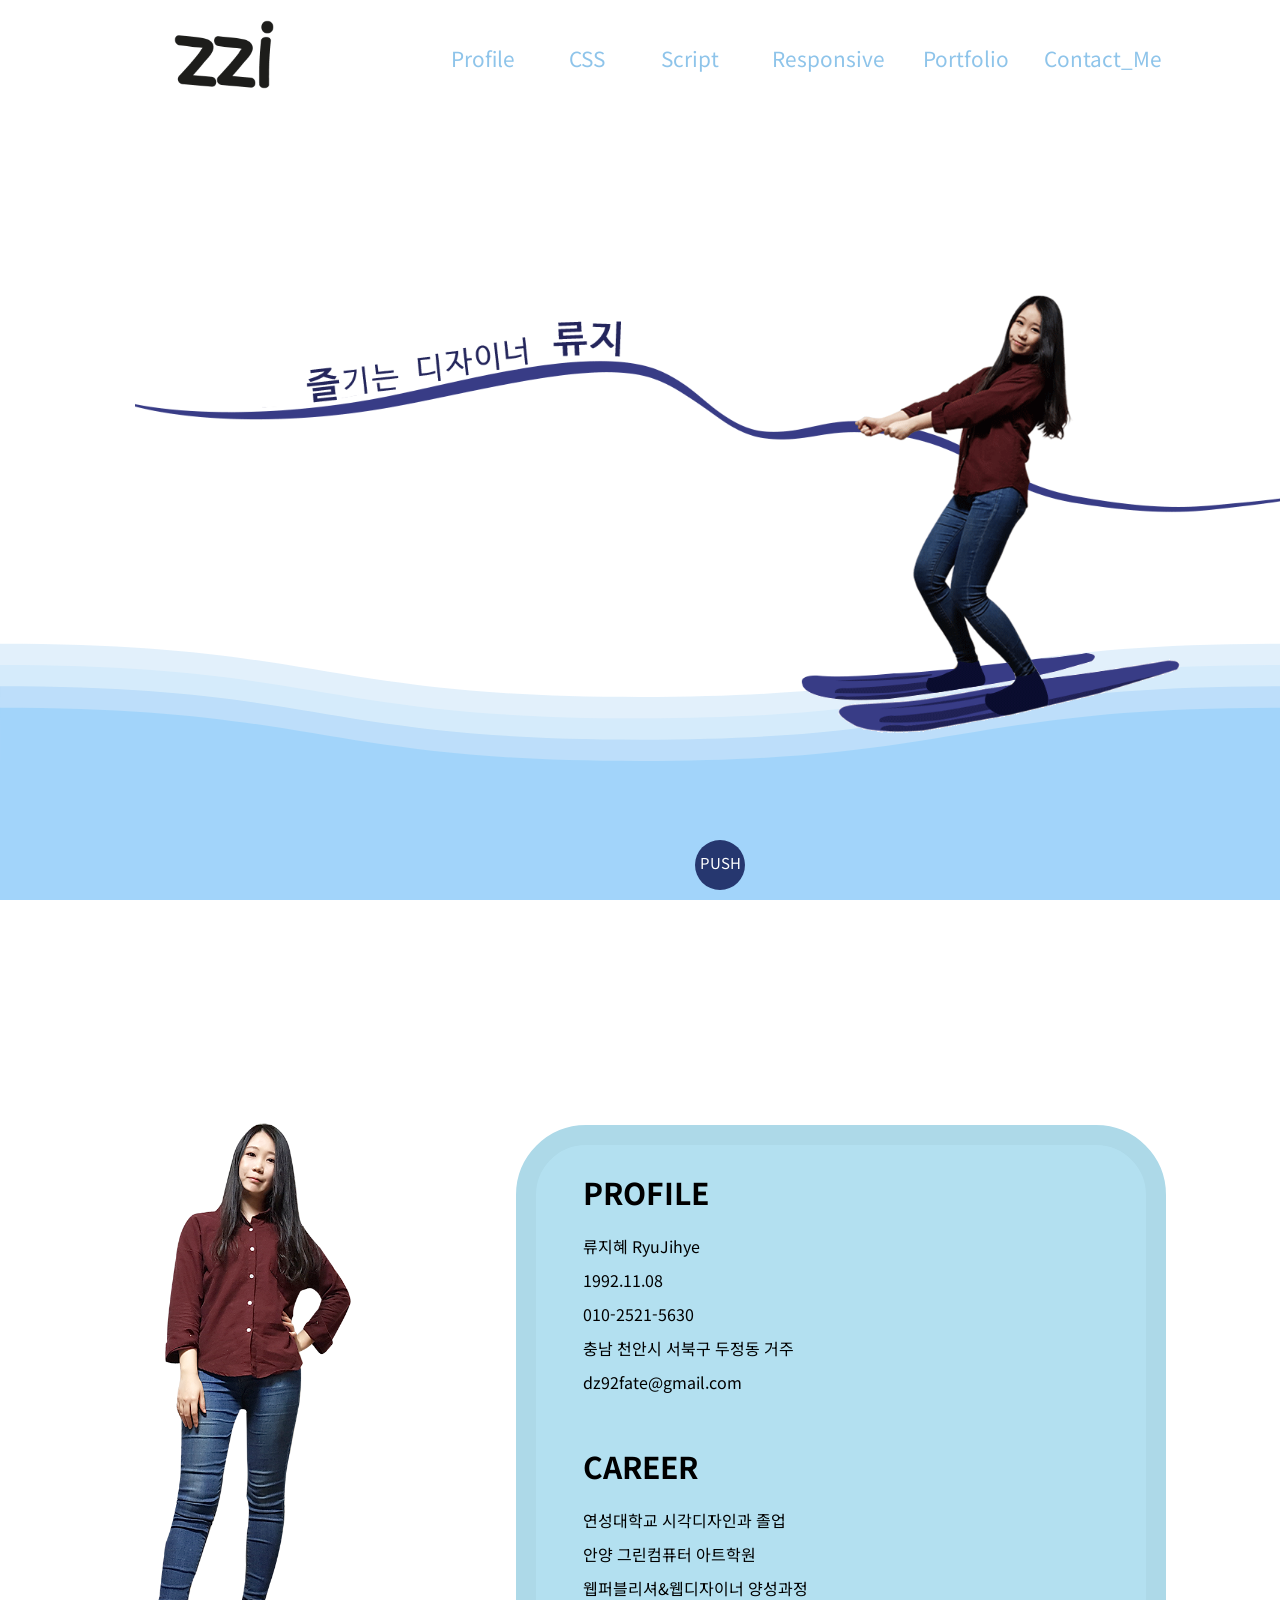
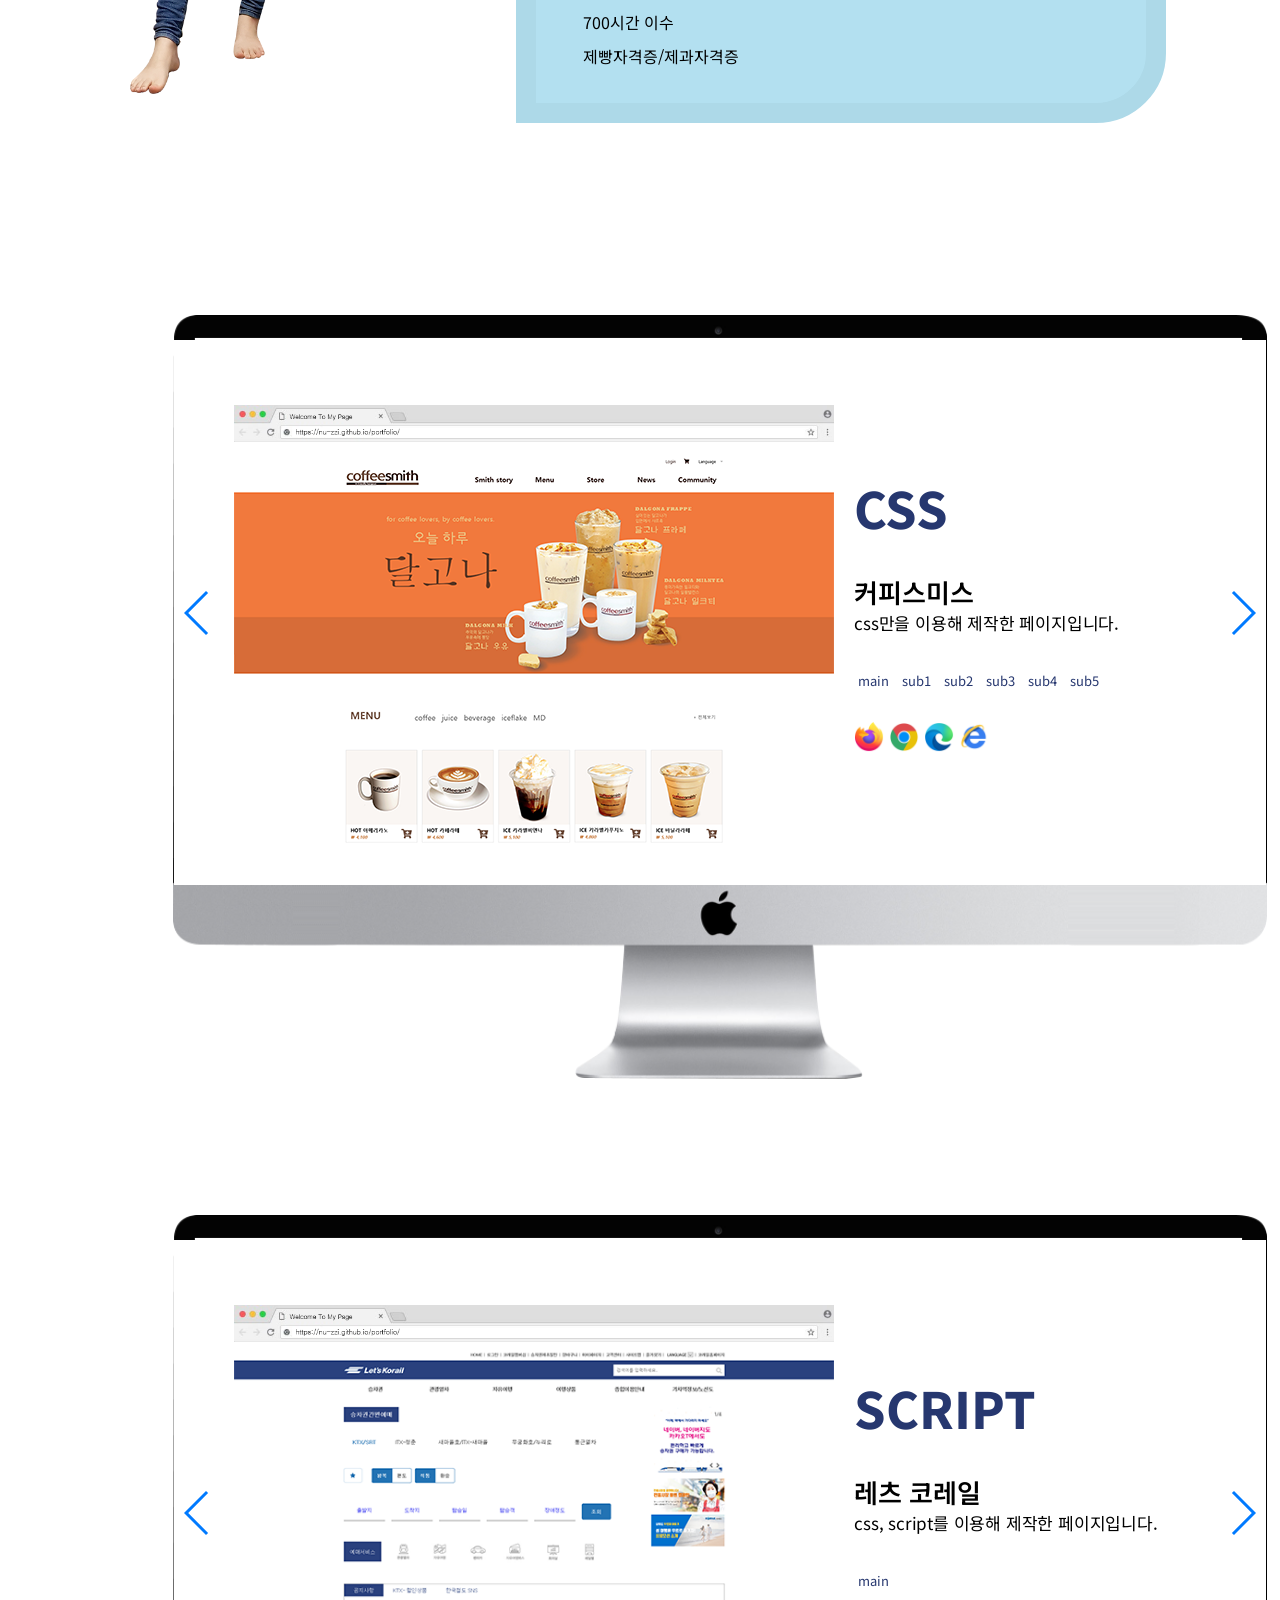
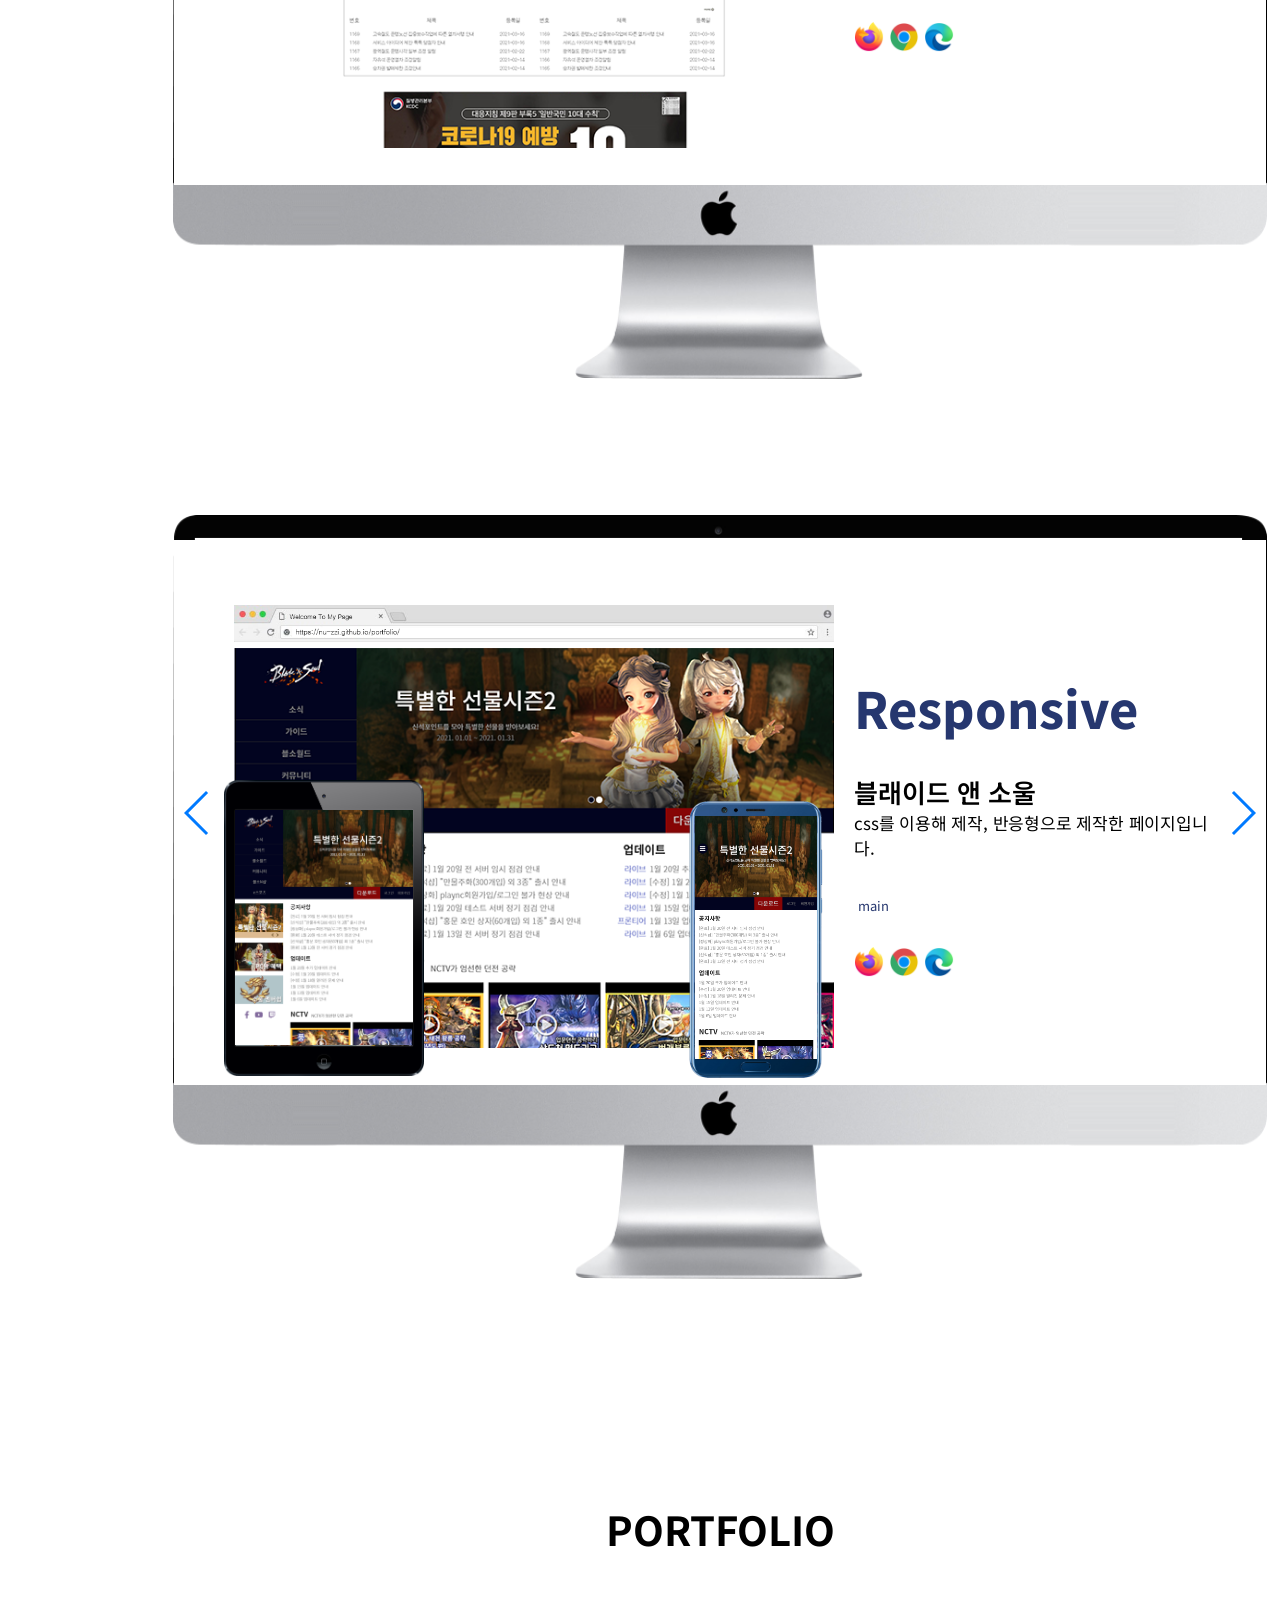
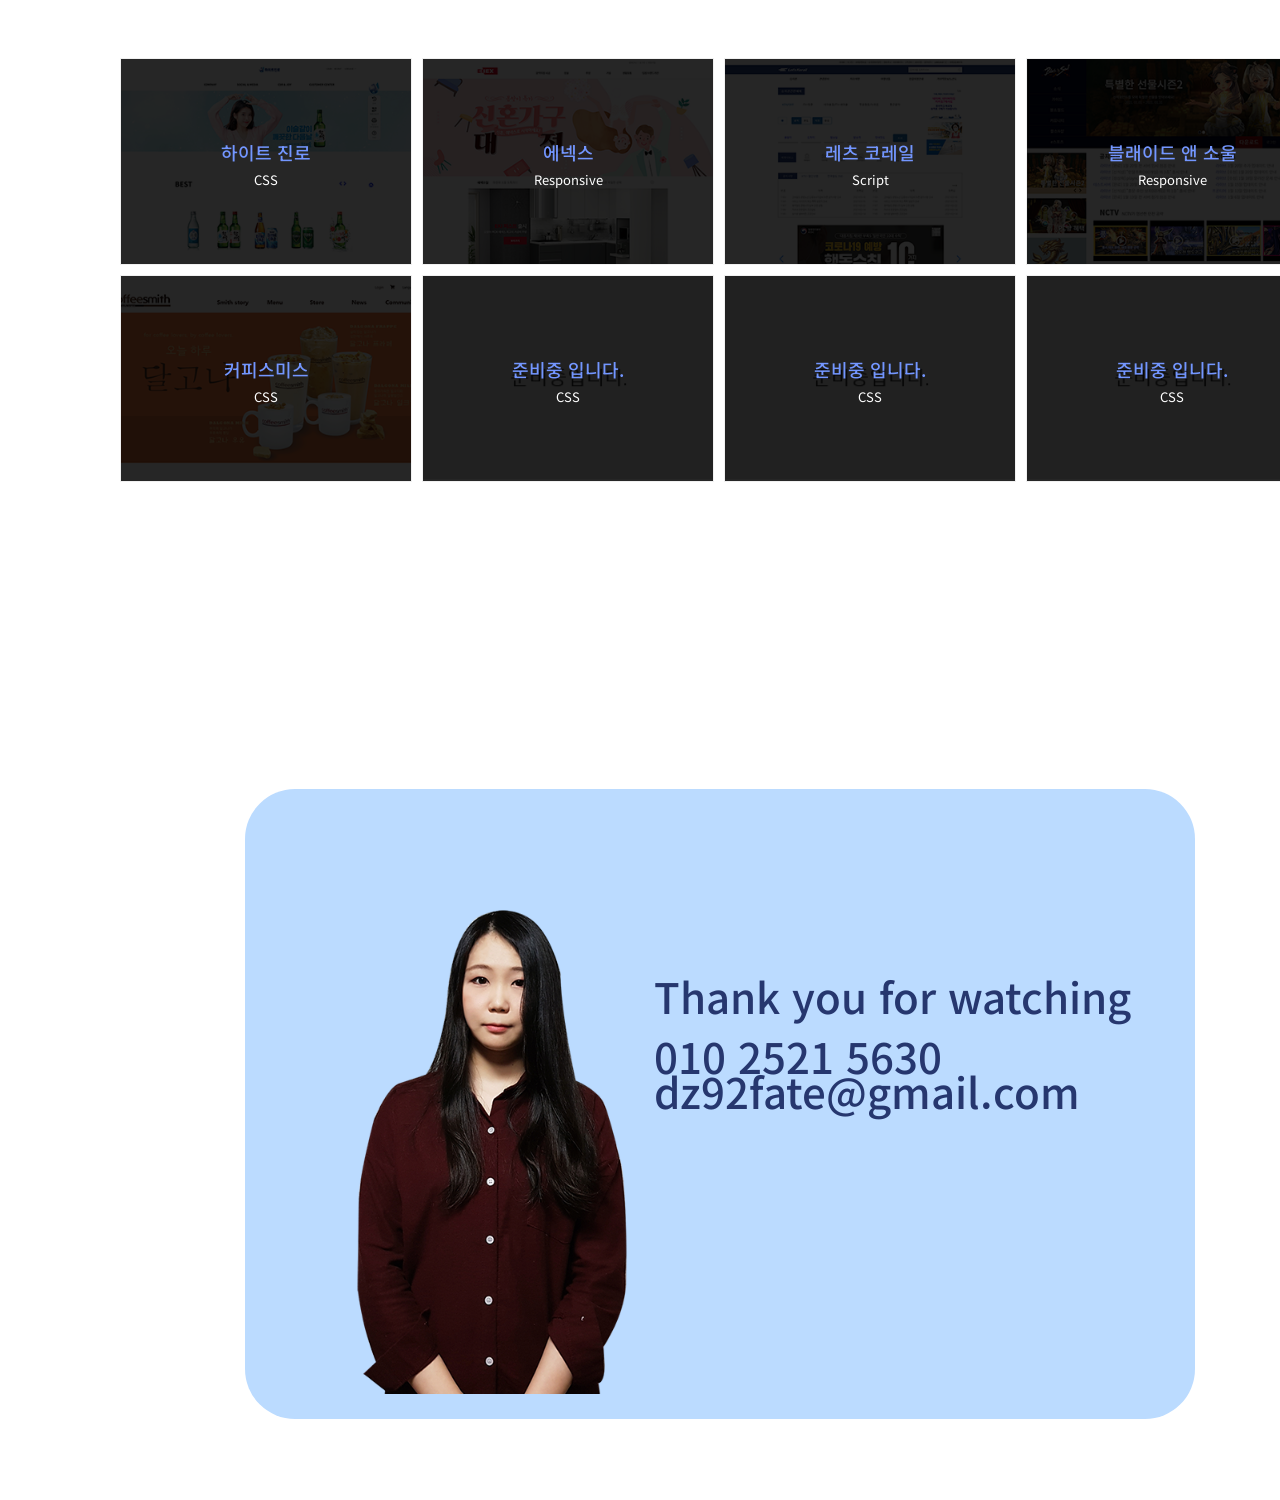
==== commit 489cdfa4: "제이쿼리 서브페이지들 지움. 코레일 예매서비스에 테두리주기, 이미지에 헤이트값 줌" ====
--- a/index.html
+++ b/index.html
@@ -370,13 +370,7 @@
                                                 <p>css, script를 이용해 제작한 페이지입니다.</p>
                                             </li>
                                             <li>
-                                                <a href="../portfolio/project/JS_1/index.html" target="_blank">main</a>
-                                                <a href="../portfolio/project/JS_1/index.html" target="_blank">sub1</a>
-                                                <a href="../portfolio/project/JS_1/index.html" target="_blank">sub2</a>
-                                                <a href="../portfolio/project/JS_1/index.html" target="_blank">sub3</a>
-                                                <a href="../portfolio/project/JS_1/index.html" target="_blank">sub4</a>
-                                                <a href="../portfolio/project/JS_1/index.html" target="_blank">sub5</a>
-                                                <a href="../portfolio/project/JS_1/index.html" target="_blank">login</a>
+                                                <a href="../portfolio/project/JS_1/index.html" target="_blank">main</a>                                                
                                             </li>
                                             <li>
                                                 <img src="img/icon_firefox.png" alt="파이어폭스">
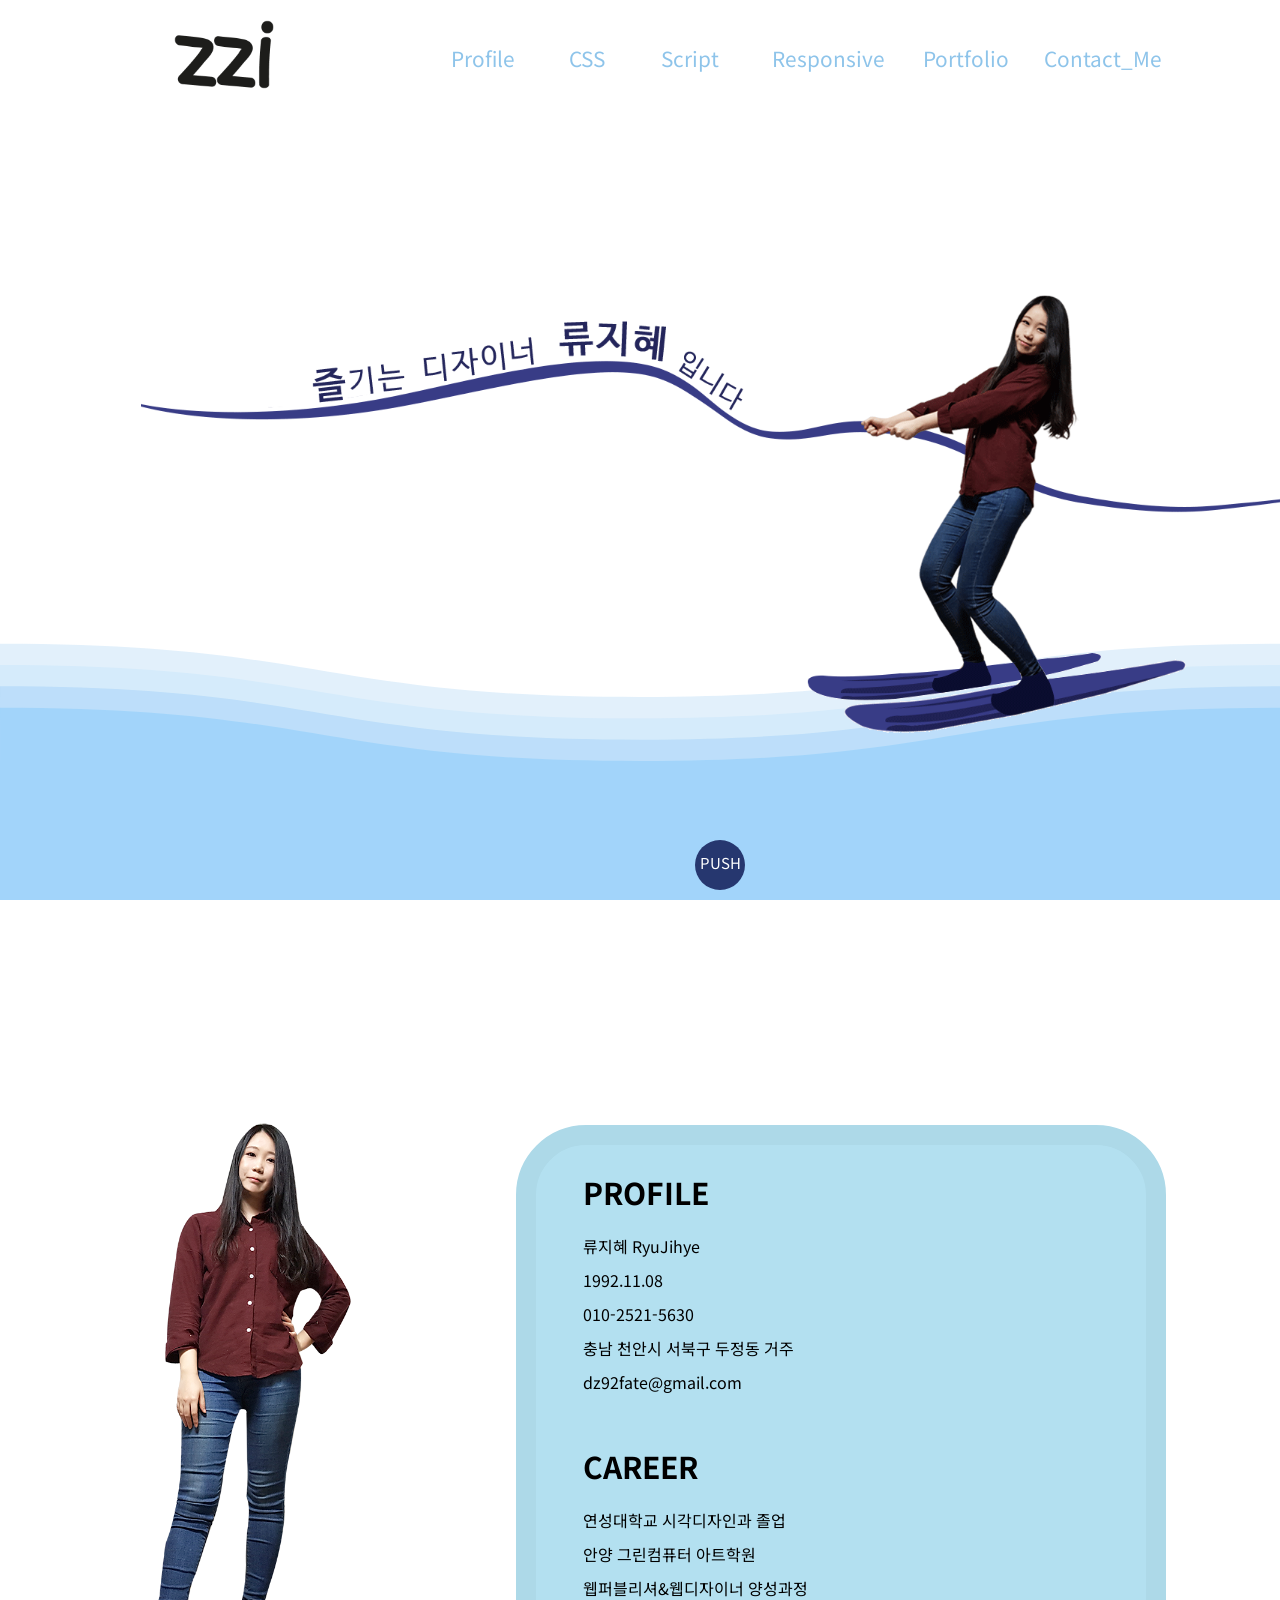
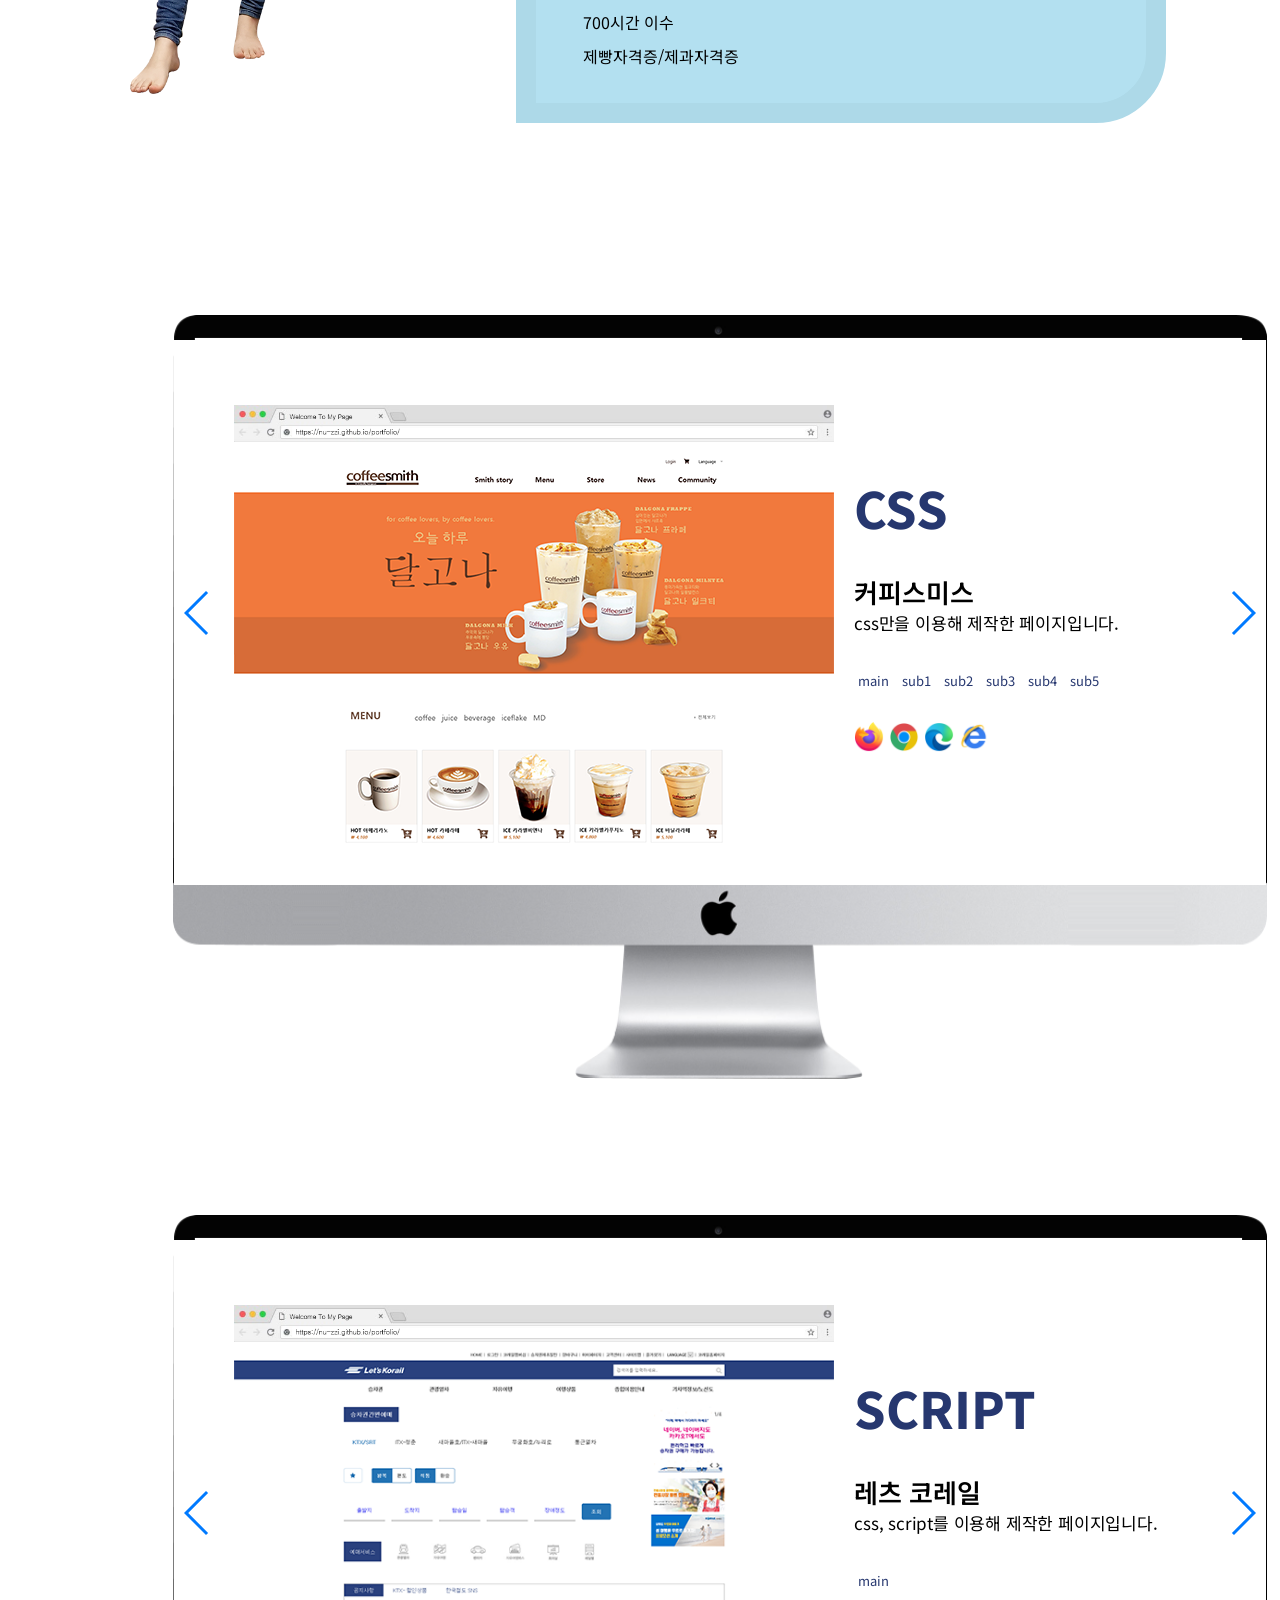
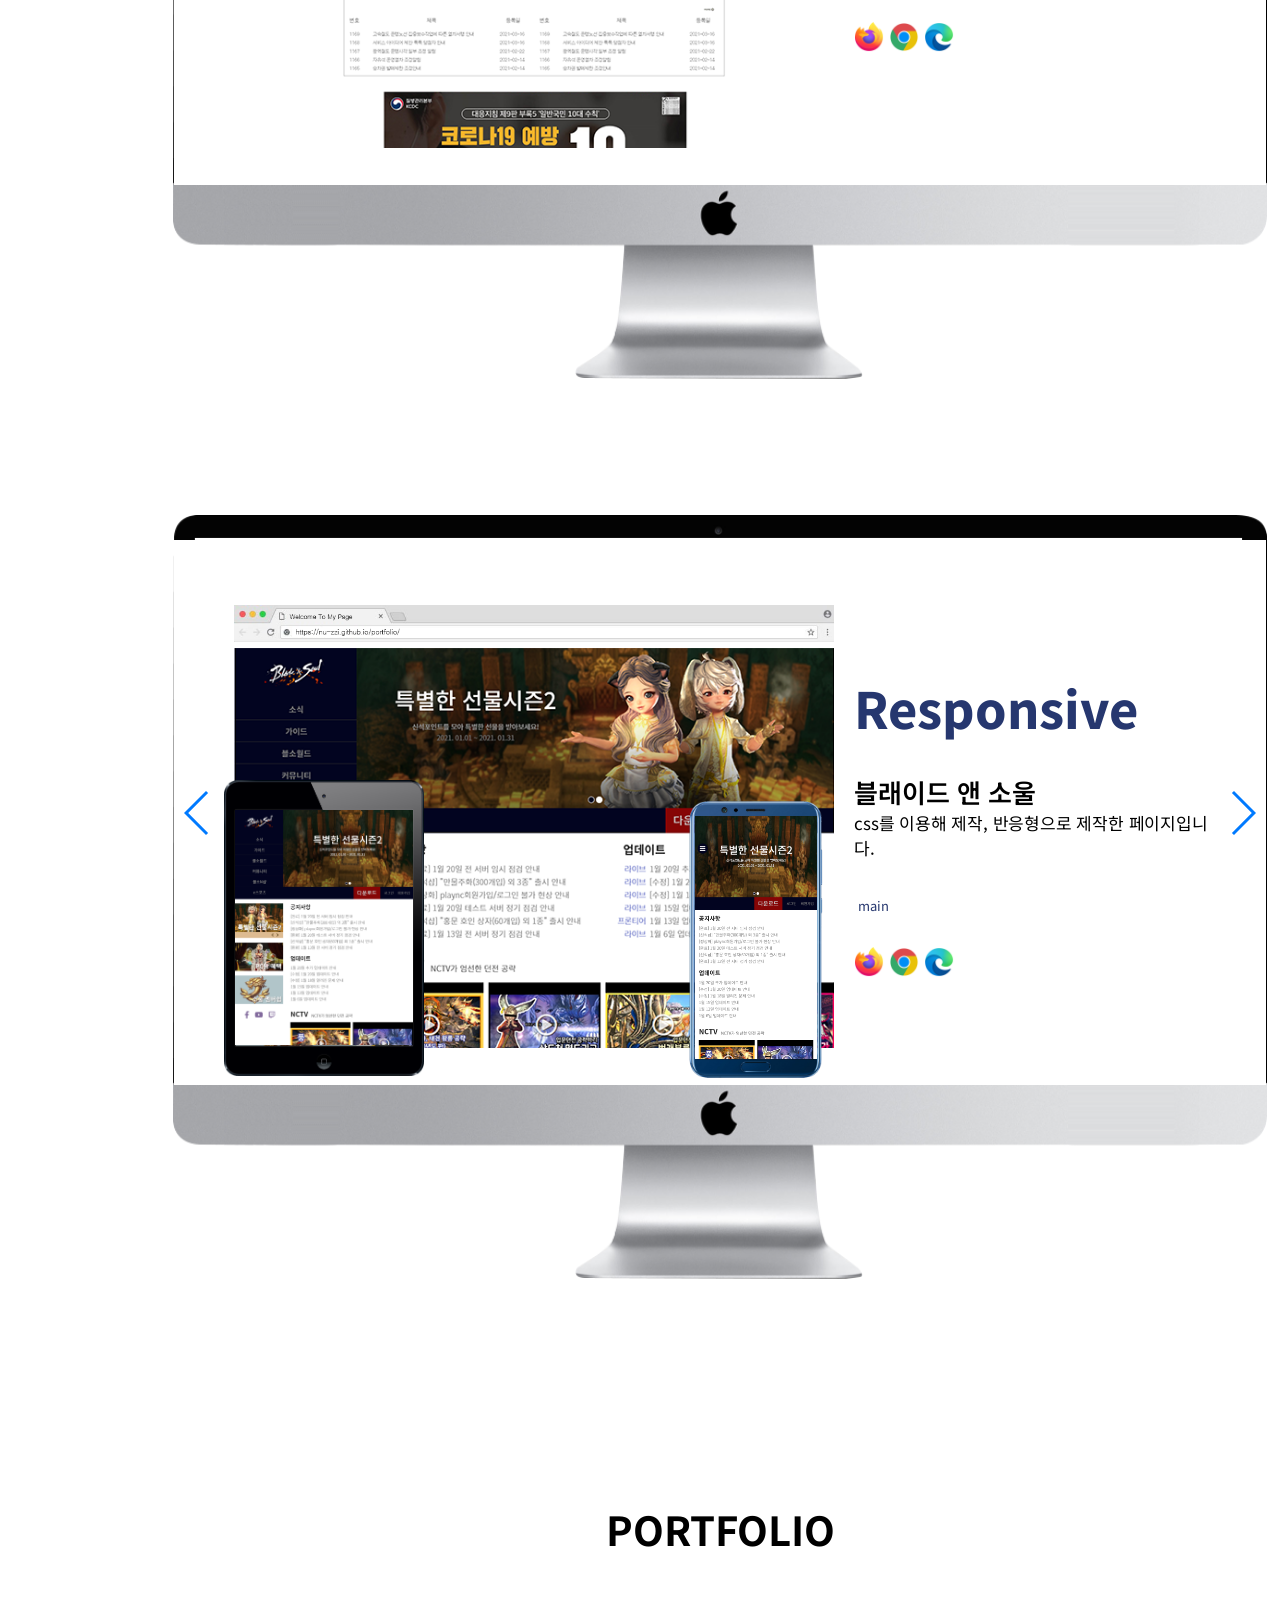
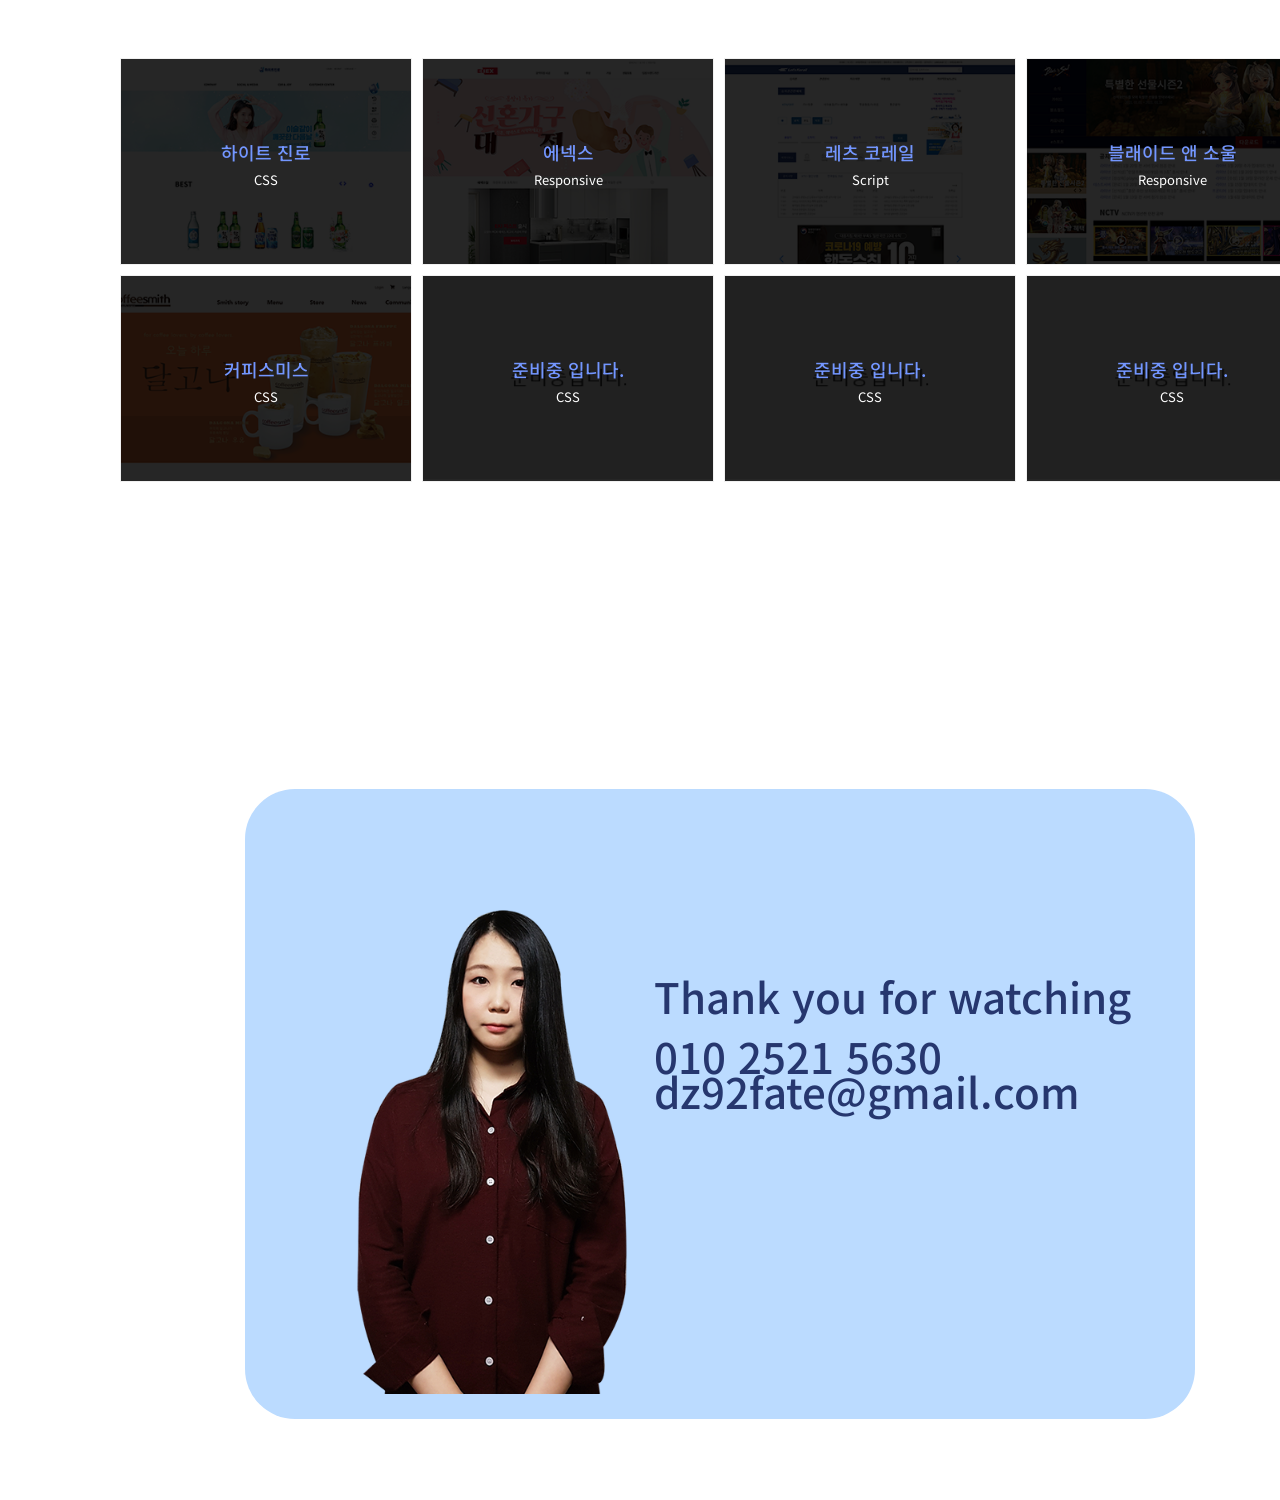
==== commit 94f4b6db: "파비콘~!" ====
--- a/index.html
+++ b/index.html
@@ -8,7 +8,7 @@
     <link rel="stylesheet" href="css/swiper.min.css">
     <link rel="stylesheet" href="css/media.css">
     <link rel="stylesheet" href="css/style.css" />
-    <link rel="shortcut icon" href="favicon.ico" />
+    <link rel="shortcut icon" href="img/favicon.ico" />
 
     <script type="text/javascript" src="js/jquery-1.10.2.min.js"></script>
     <script src="js/jquery-ui-1.10.3.custom.min.js"></script>
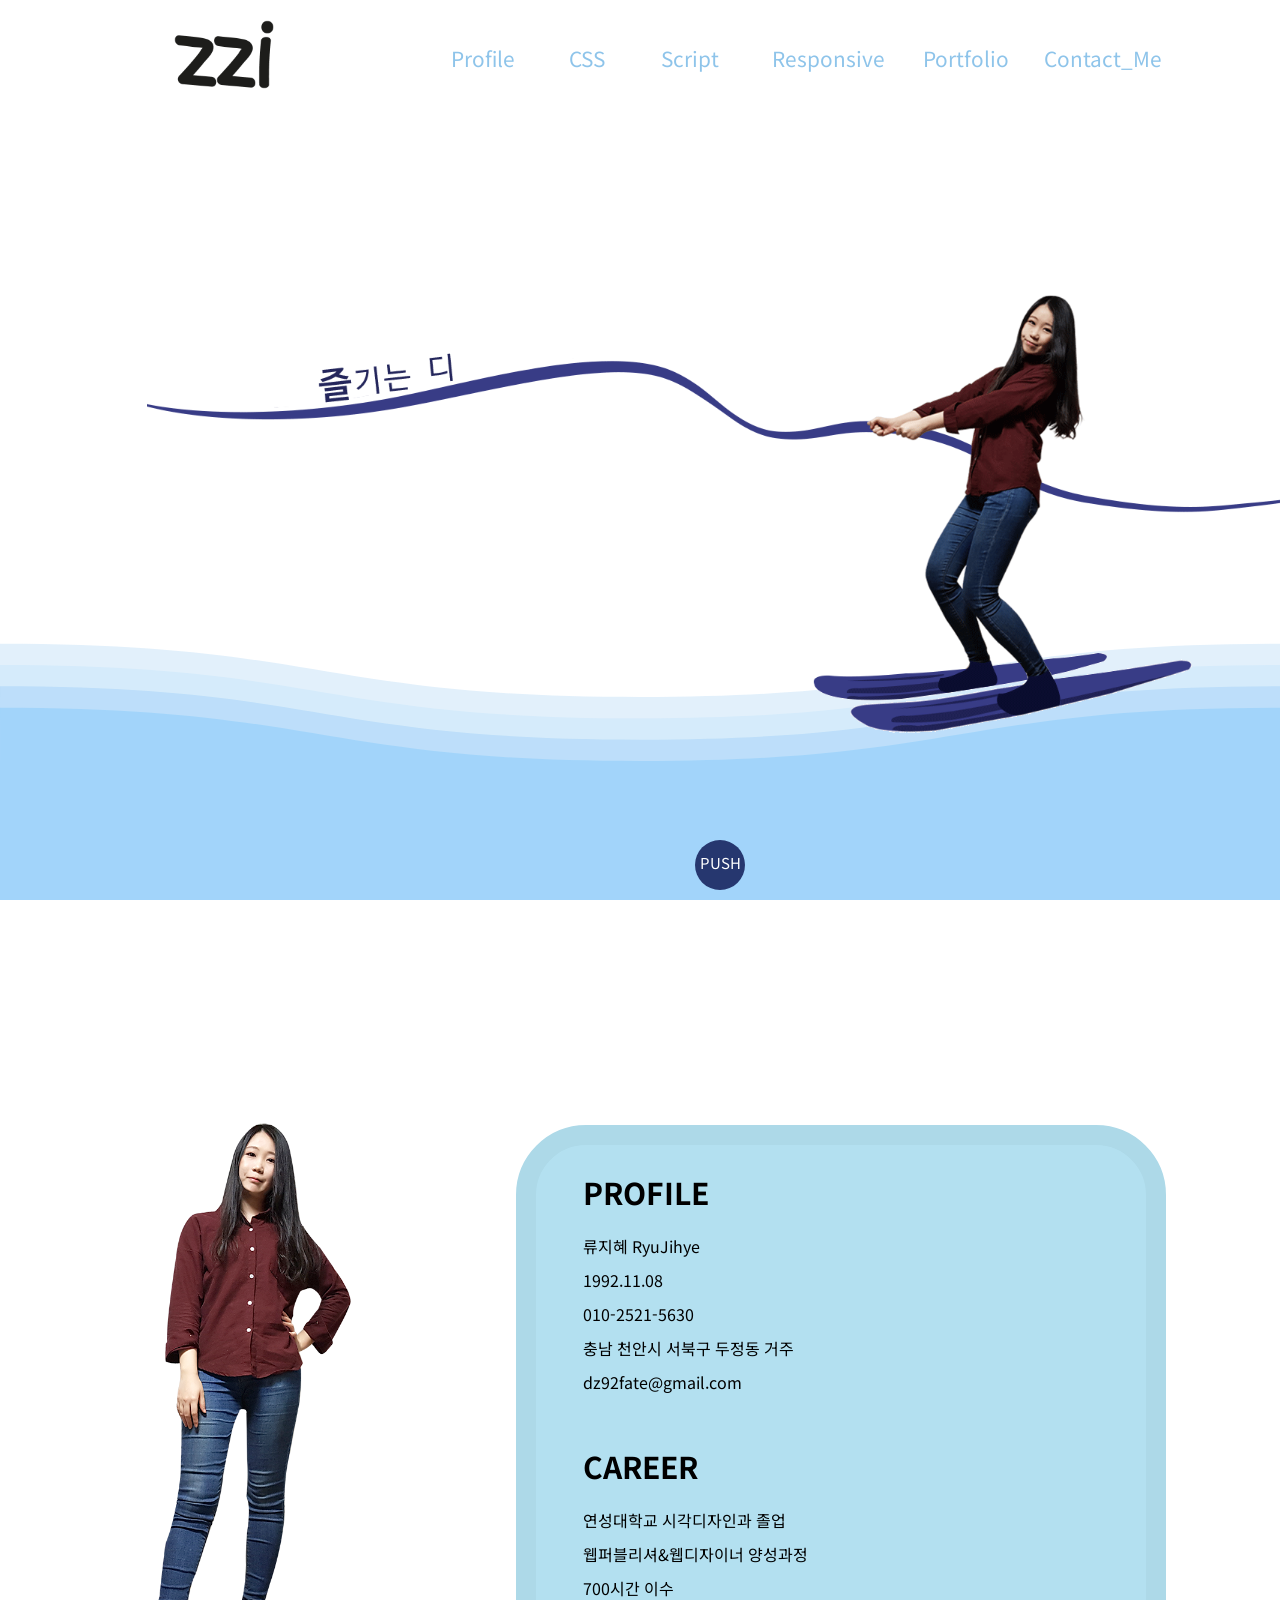
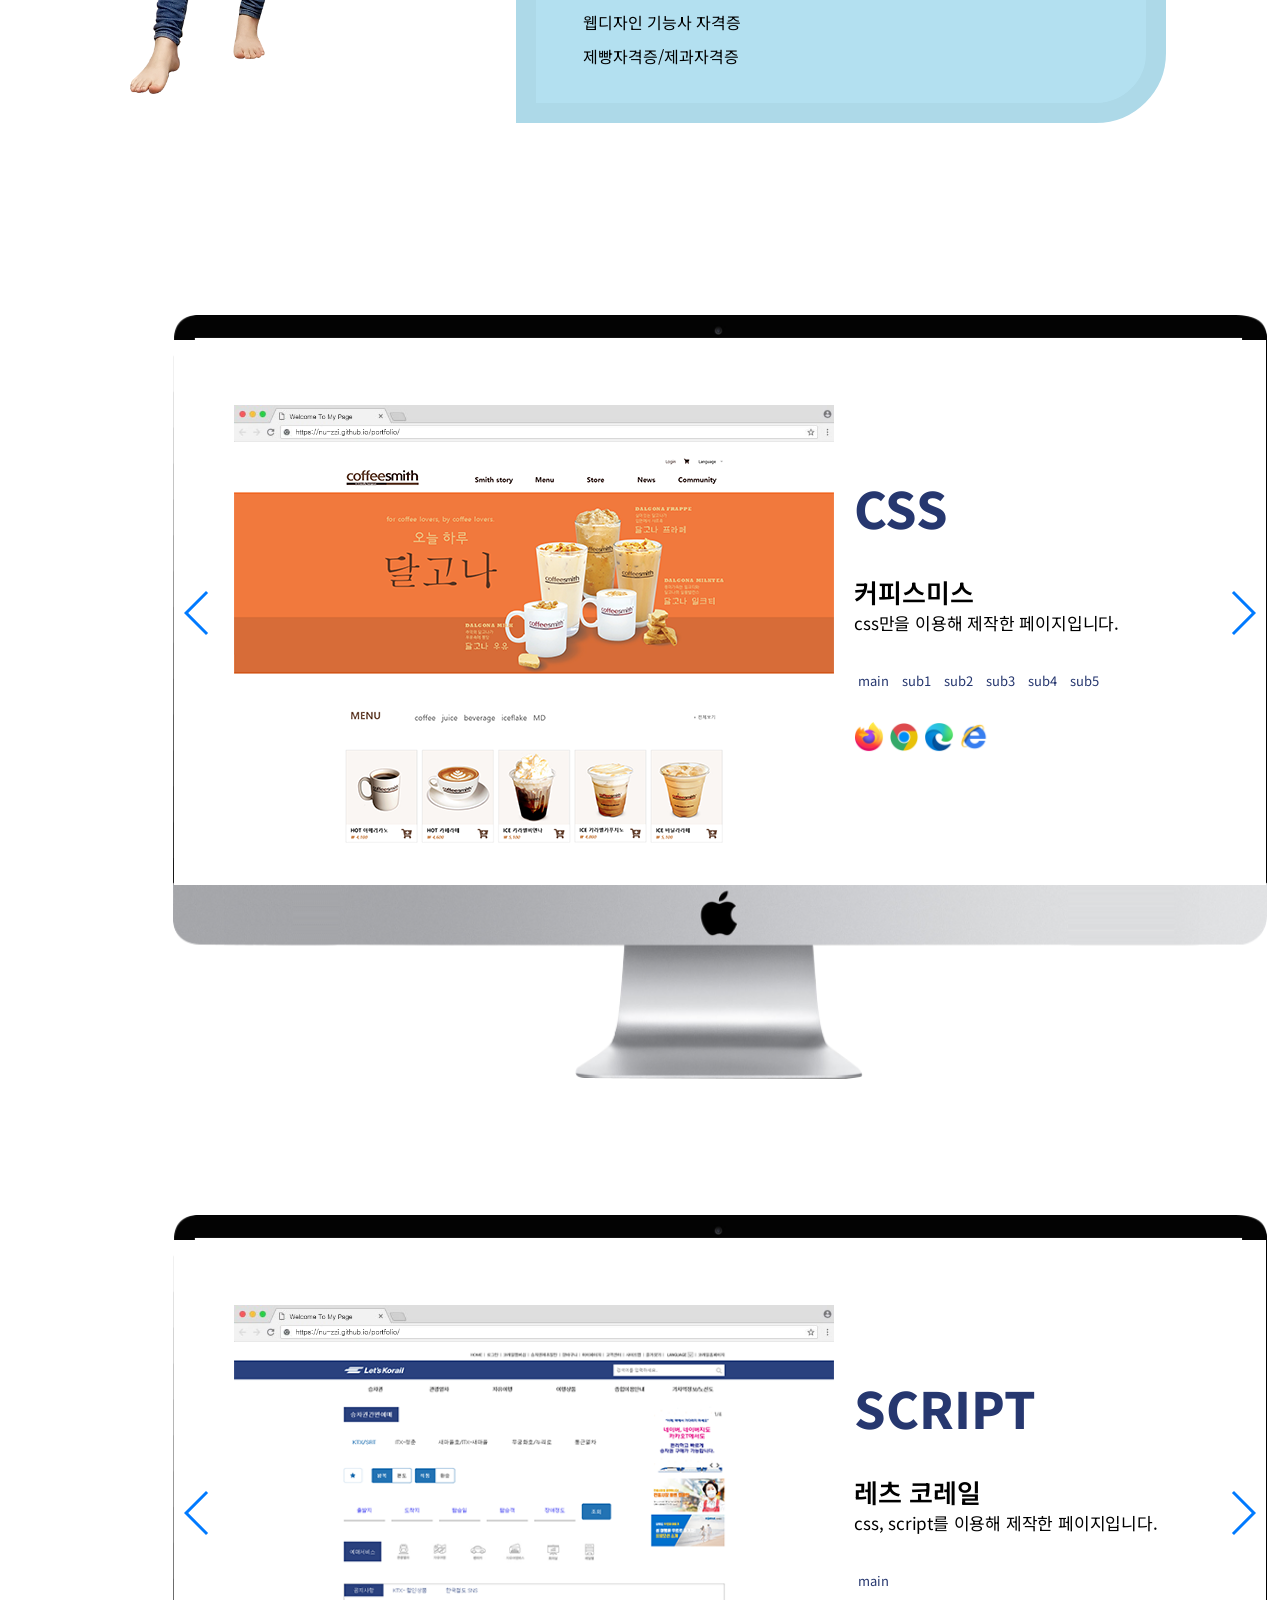
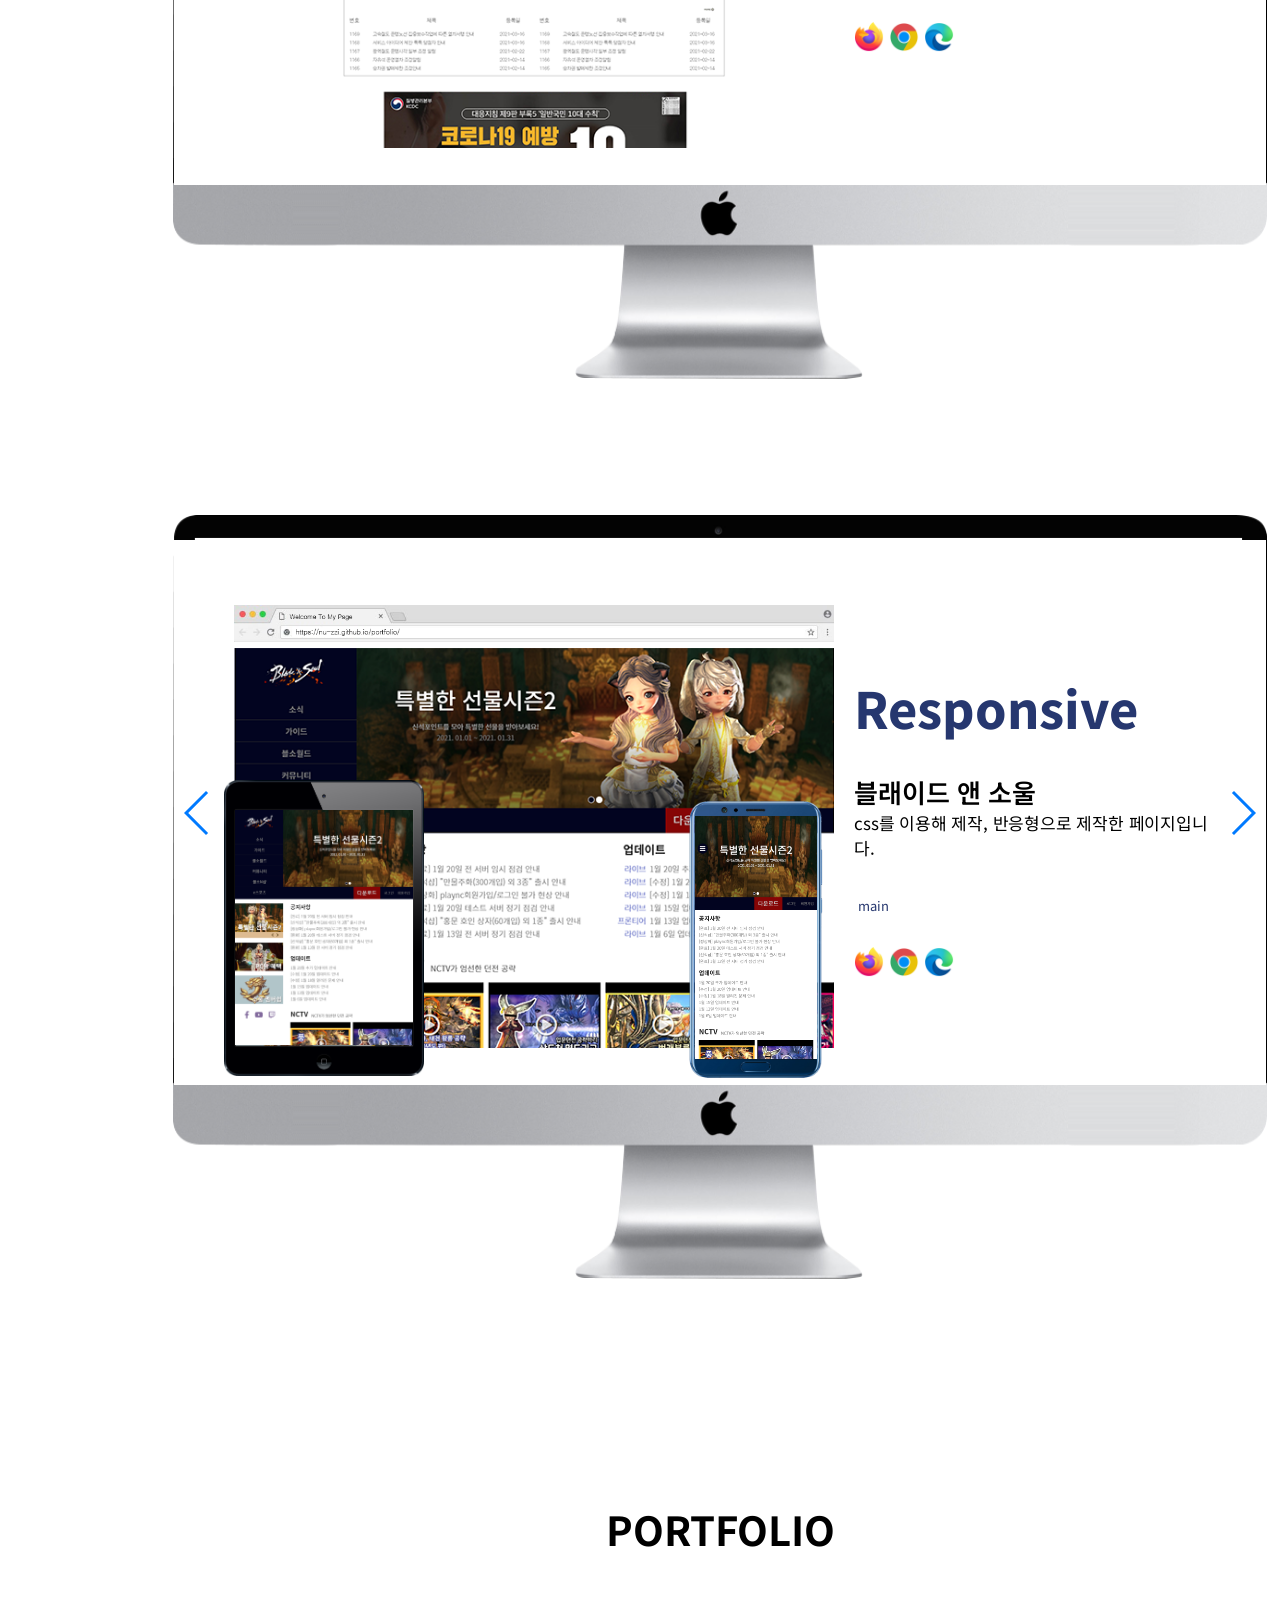
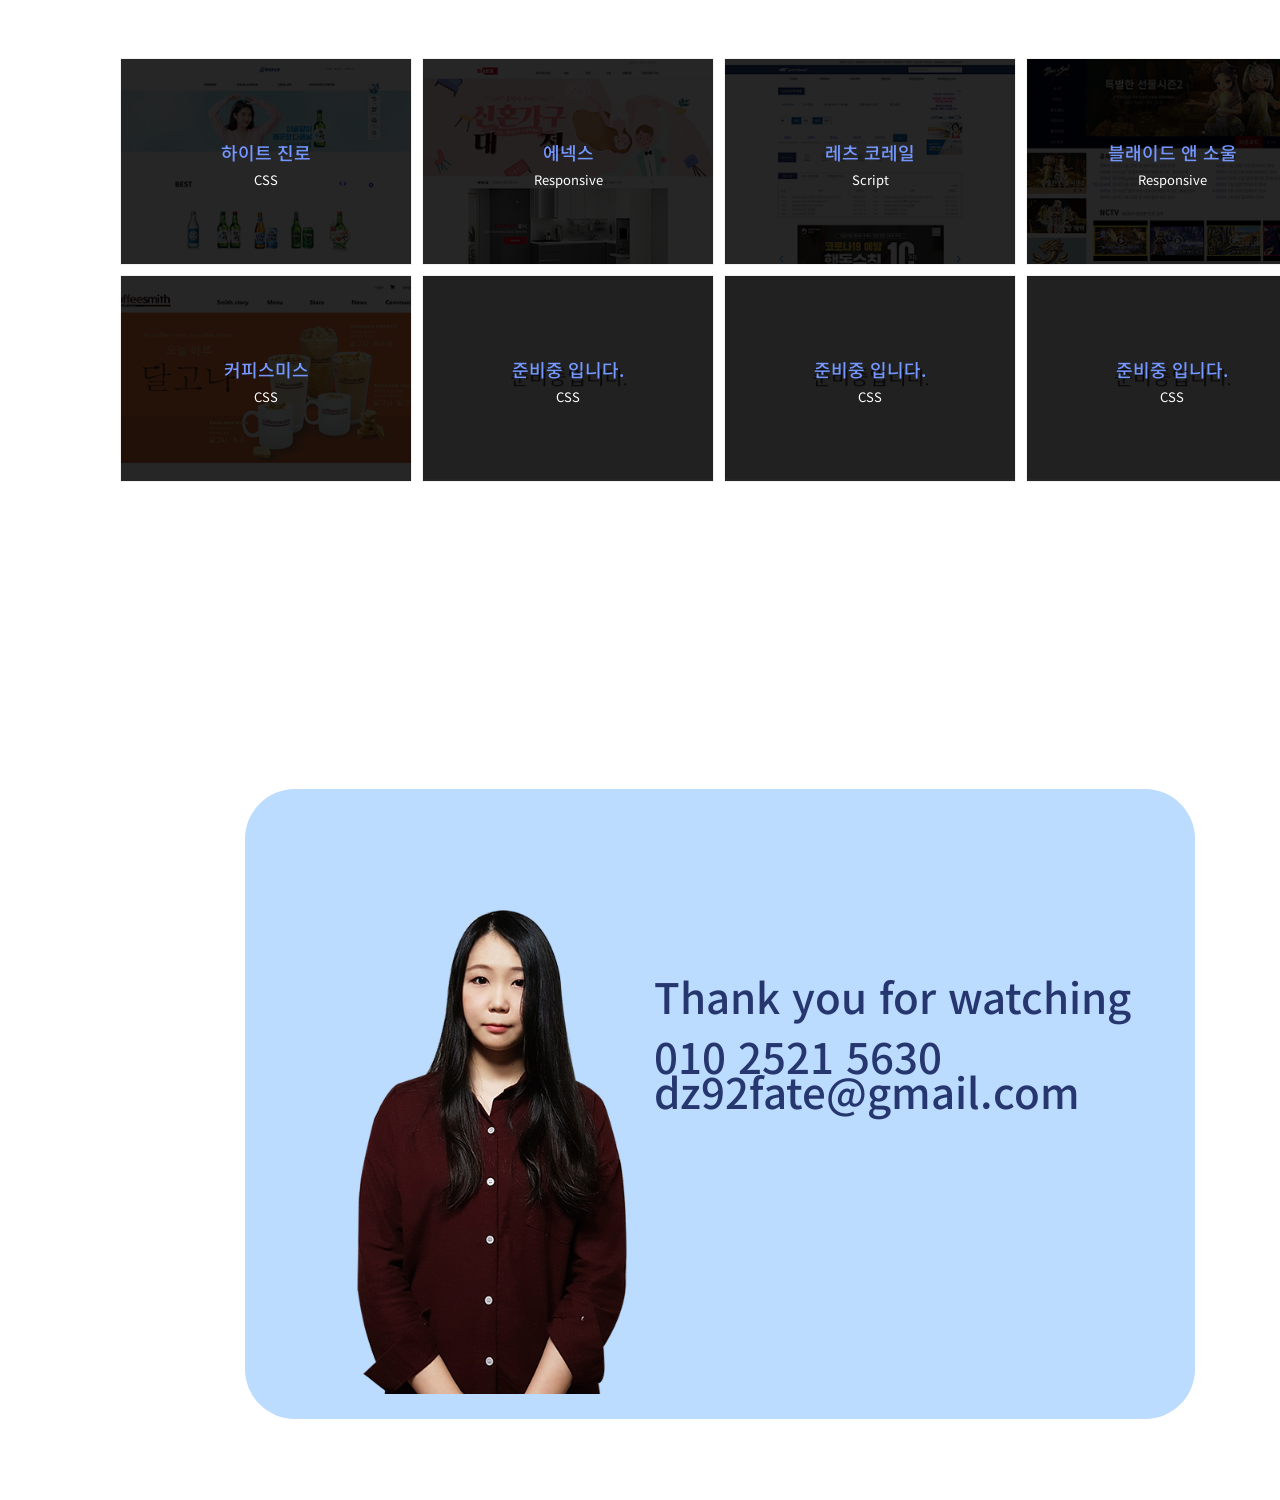
==== commit 569f811e: "웹디기능사 자격증 추가" ====
--- a/index.html
+++ b/index.html
@@ -98,10 +98,10 @@
                             </li>
                             <li>
                                 <span>CAREER</span>
-                                <p>연성대학교 시각디자인과 졸업</p>
-                                <p>안양 그린컴퓨터 아트학원</p>
+                                <p>연성대학교 시각디자인과 졸업</p>                                
                                 <p>웹퍼블리셔&웹디자이너 양성과정</p>
                                 <p>700시간 이수</p>
+                                <p>웹디자인 기능사 자격증</p>
                                 <p>제빵자격증/제과자격증</p>
                             </li>
                         </ul>
